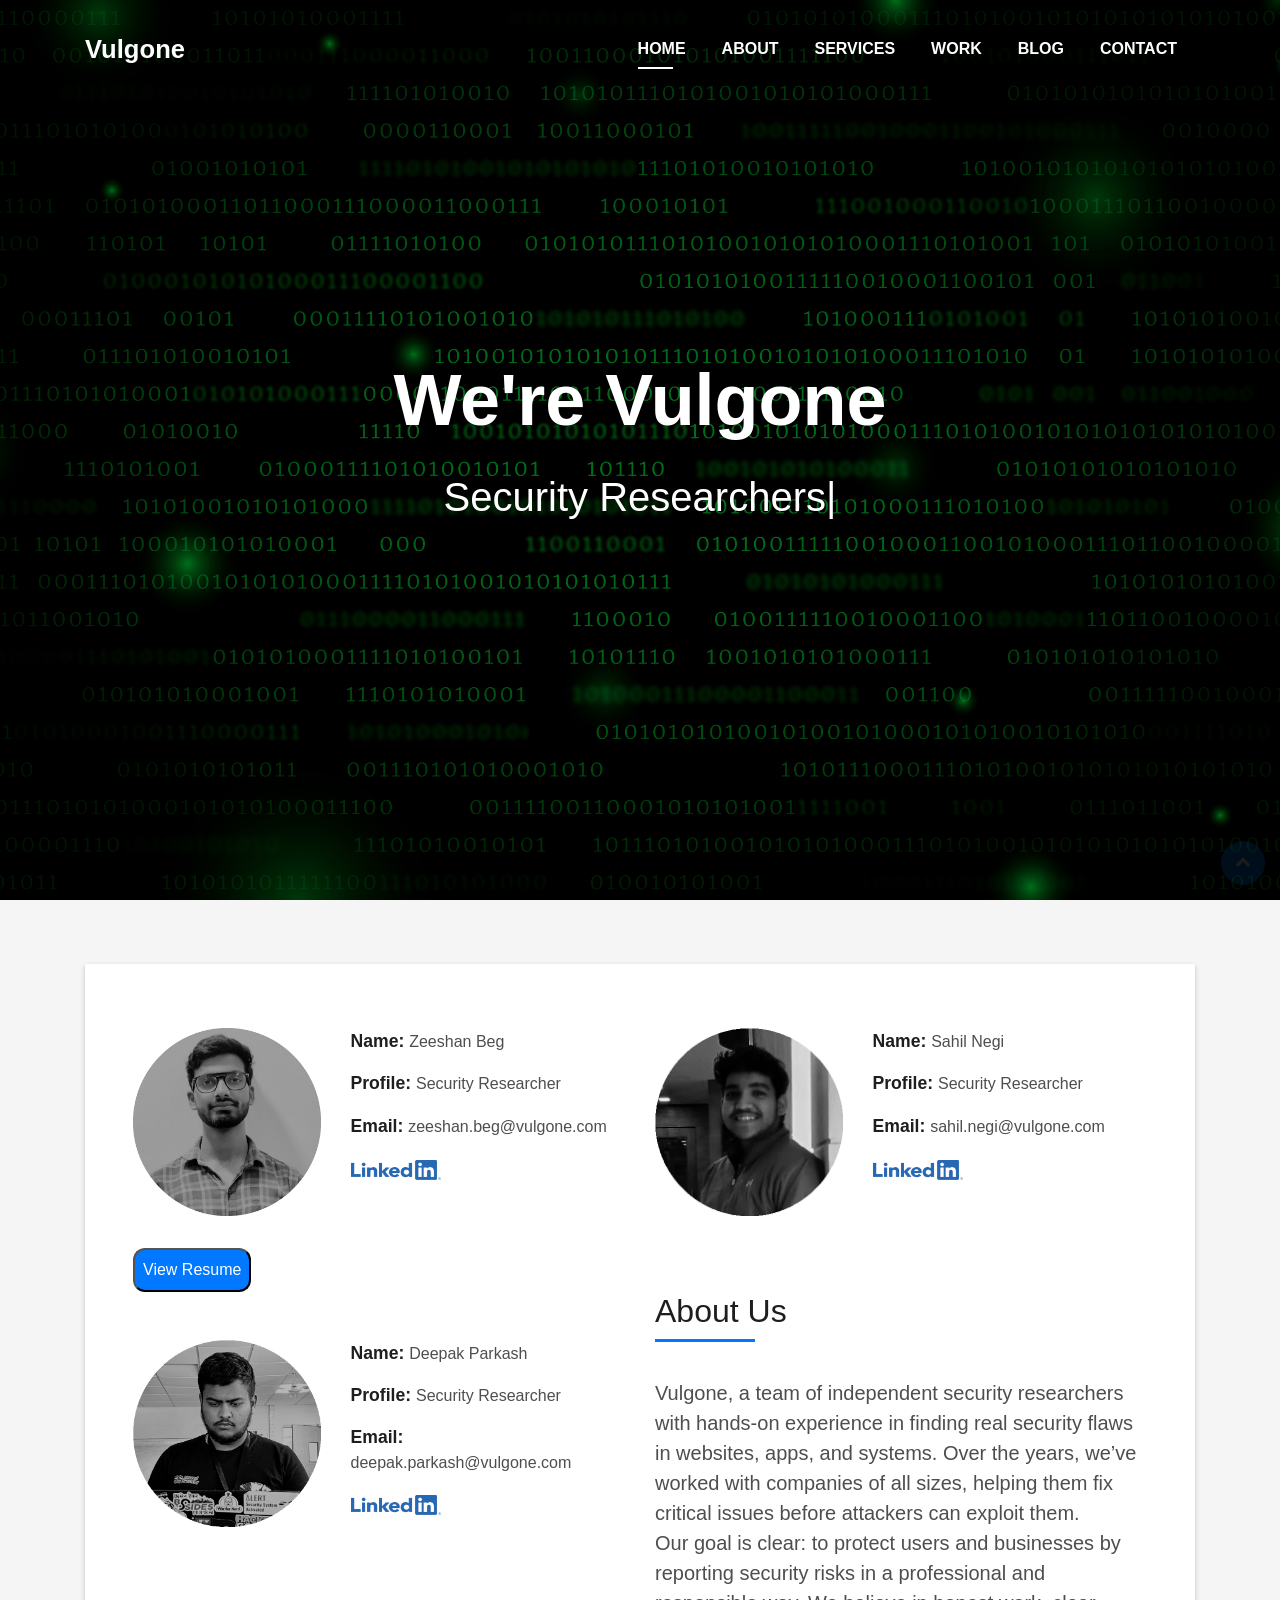
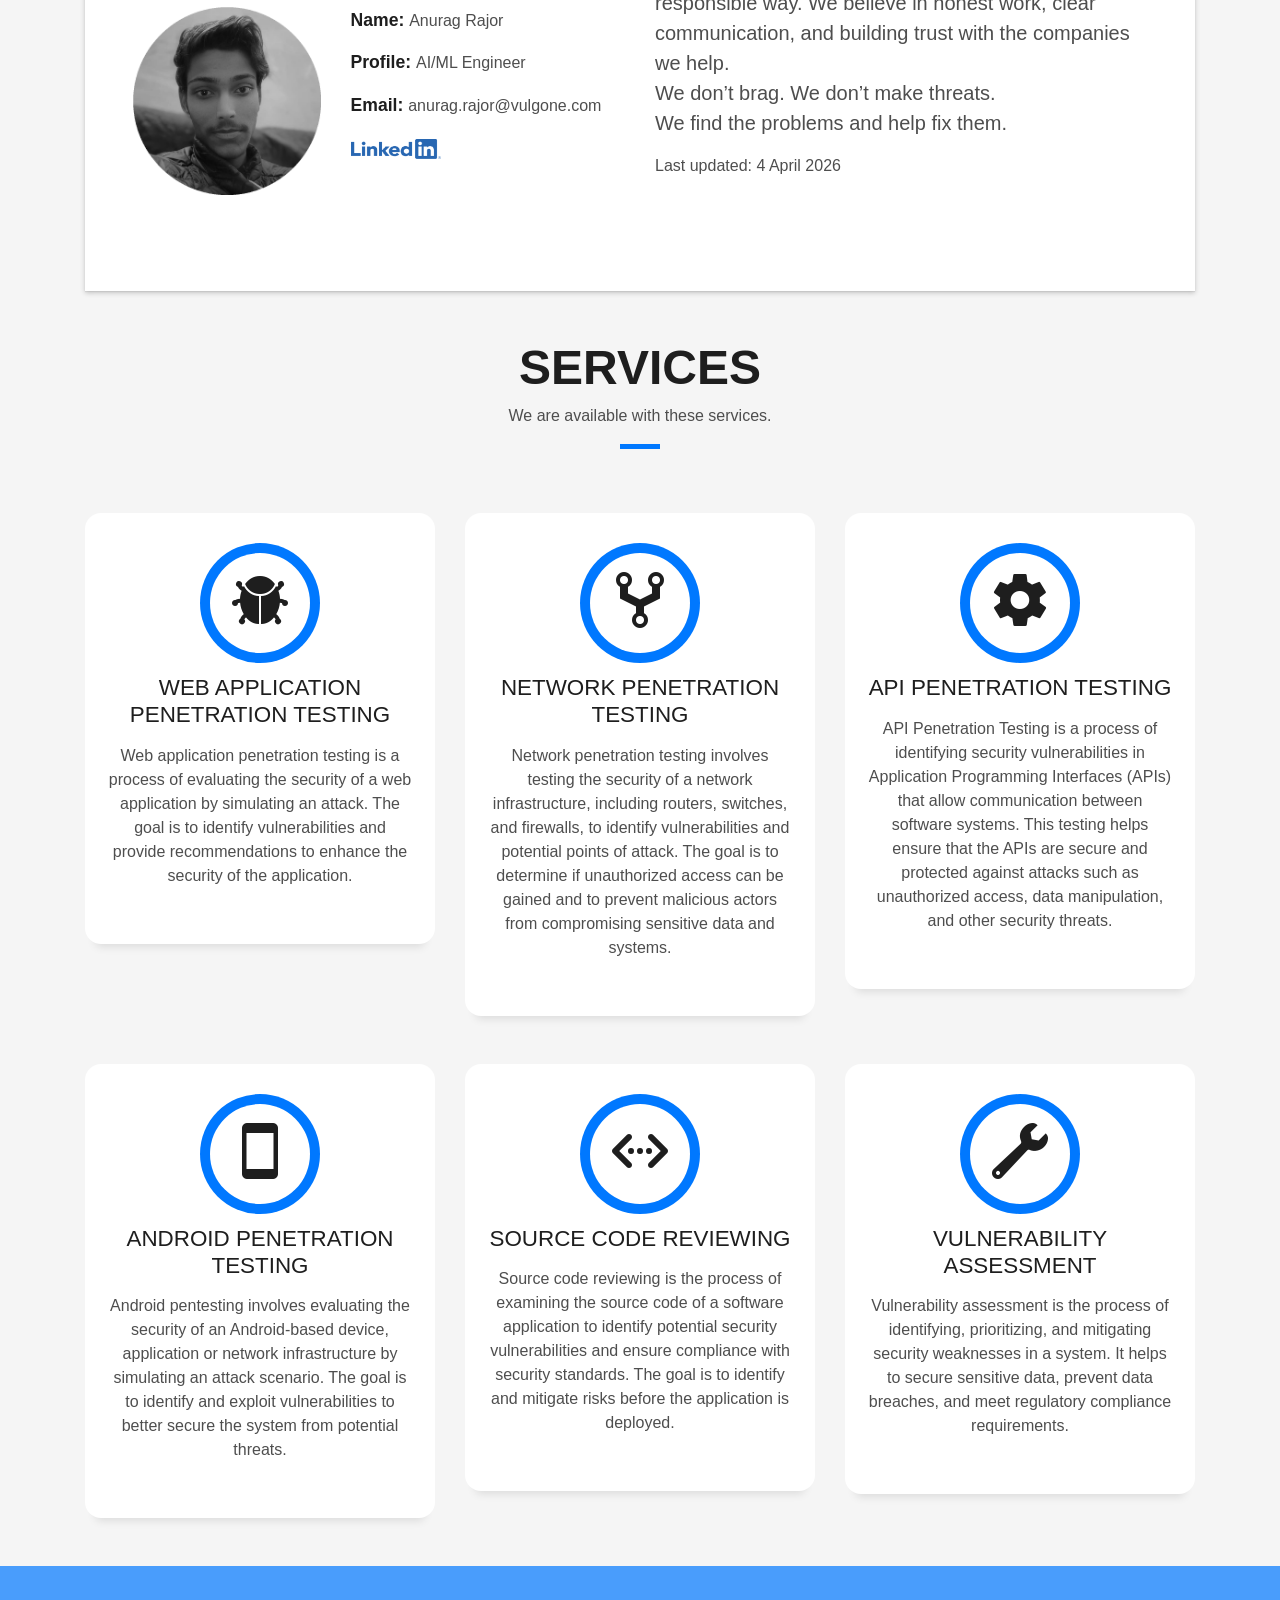
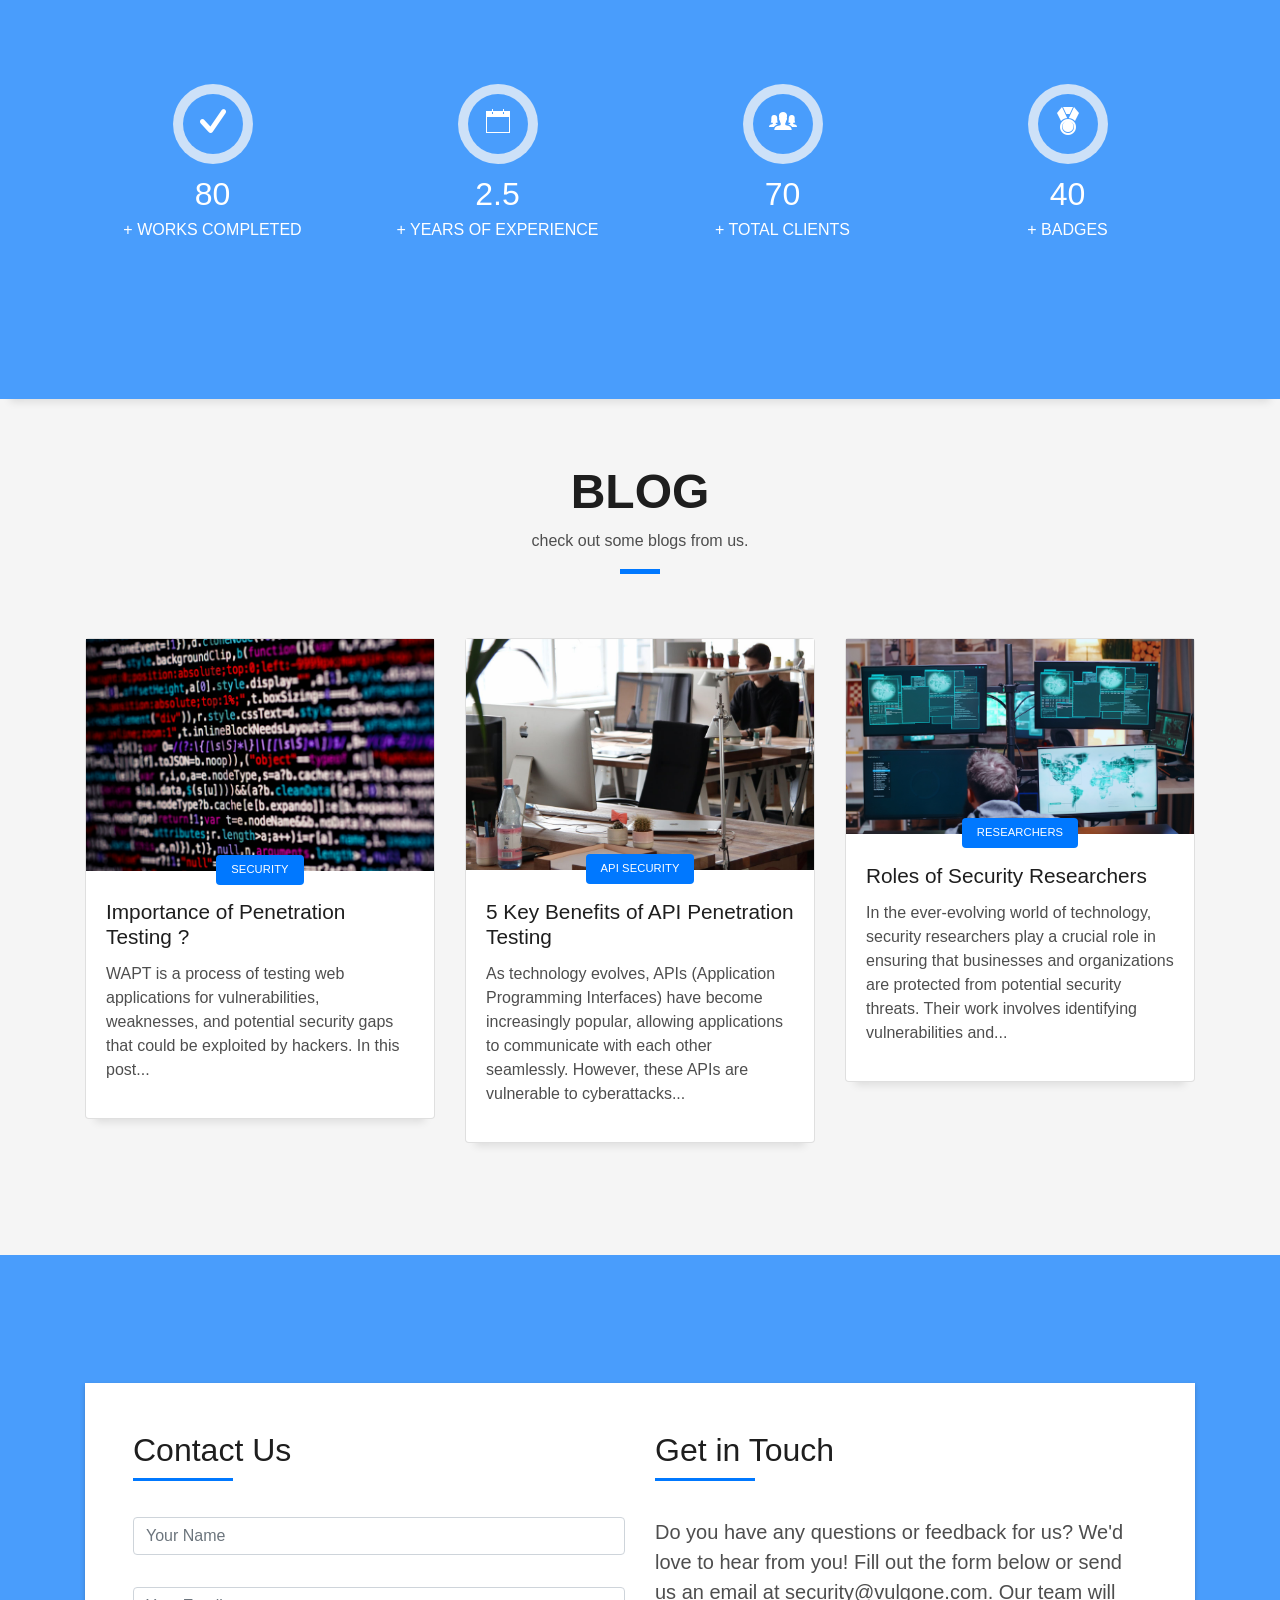
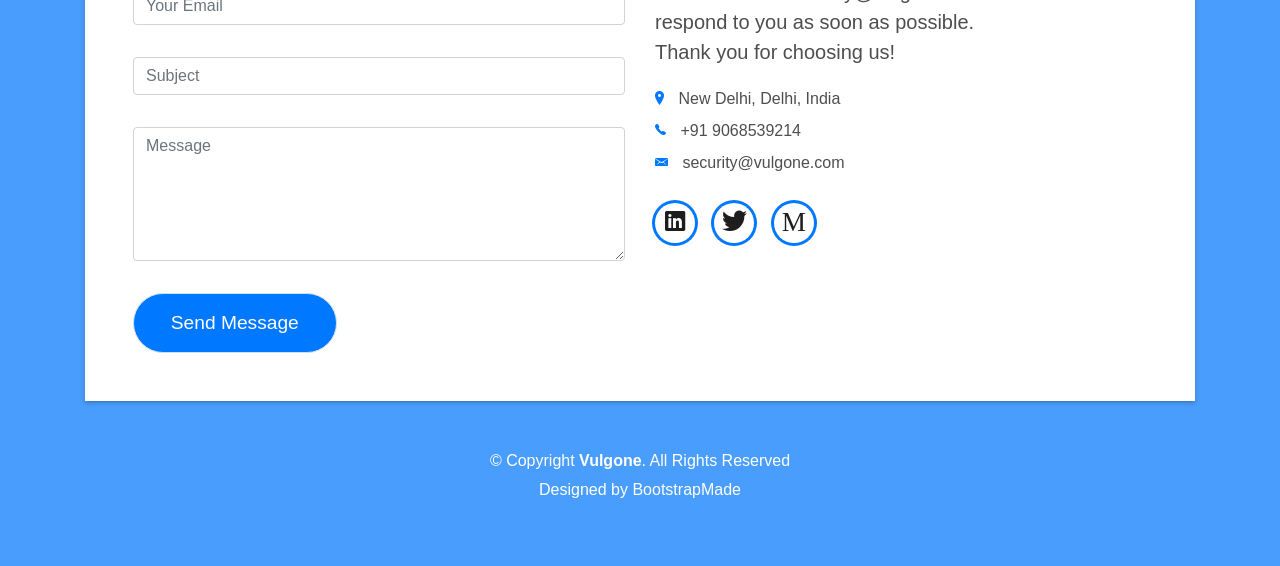
==== index.html @ a88640ce "Update index.html" ====
<!DOCTYPE html>
<html lang="en">
<head>
  <meta charset="utf-8">
  <title>Vulgone</title>
  <meta content="width=device-width, initial-scale=1.0" name="viewport">
  <meta content="" name="keywords">
  <meta content="" name="description">

  <!-- Favicons -->
  <link rel="icon" href="img/favicon.ico">

  <!-- Bootstrap CSS File -->
  <link href="lib/bootstrap/css/bootstrap.min.css" rel="stylesheet">

  <!-- Libraries CSS Files -->
  <link href="lib/font-awesome/css/font-awesome.min.css" rel="stylesheet">
  <link href="lib/animate/animate.min.css" rel="stylesheet">
  <link href="lib/ionicons/css/ionicons.min.css" rel="stylesheet">
  <link href="lib/owlcarousel/assets/owl.carousel.min.css" rel="stylesheet">


  <!-- Main Stylesheet File -->
  <link href="css/style.css" rel="stylesheet">
<script type="application/ld+json">
{
  "@context": "https://schema.org",
  "@type": "WebPage",
  "@id": "https://dracula74644.github.io/#webpage",
  "url": "https://dracula74644.github.io/",
  "name": "Dracula – Bug Bounty Hunter Portfolio",
  "description": "Personal portfolio of Dracula, a bug bounty hunter and security researcher.",
  "datePublished": "2024-01-01",
  "dateModified": "2026-01-03",
  "inLanguage": "en"
}
</script>
<script src="https://scripts.luigisbox.tech/LBX-1066773.js"></script>
</head>

<body id="page-top">

  <!--/ Nav Star /-->
  <nav class="navbar navbar-b navbar-trans navbar-expand-md fixed-top" id="mainNav">
    <div class="container">
      <a class="navbar-brand js-scroll" href="#page-top">Vulgone</a>
      <button class="navbar-toggler collapsed" type="button" data-toggle="collapse" data-target="#navbarDefault"
        aria-controls="navbarDefault" aria-expanded="false" aria-label="Toggle navigation">
        <span></span>
        <span></span>
        <span></span>
      </button>
      <div class="navbar-collapse collapse justify-content-end" id="navbarDefault">
        <ul class="navbar-nav">
          <li class="nav-item">
            <a class="nav-link js-scroll active" href="#home">Home</a>
          </li>
          <li class="nav-item">
            <a class="nav-link js-scroll" href="#about">About</a>
          </li>
          <li class="nav-item">
            <a class="nav-link js-scroll" href="#service">Services</a>
          </li>
          <li class="nav-item">
            <a class="nav-link js-scroll" href="#work">Work</a>
          </li>
          <li class="nav-item">
            <a class="nav-link js-scroll" href="#blog">Blog</a>
          </li>
          <li class="nav-item">
            <a class="nav-link js-scroll" href="#contact">Contact</a>
          </li>
        </ul>
      </div>
    </div>
  </nav>
  <!--/ Nav End /-->

  <!--/ Intro Skew Star /-->
  <div id="home" class="intro route bg-image" style="background-image: url(img/intro-bg.jpg)">
    <div class="overlay-itro"></div>
    <div class="intro-content display-table">
      <div class="table-cell">
        <div class="container">
          <!--<p class="display-6 color-d">Hello, world!</p>-->
          <h1 class="intro-title mb-4">We're Vulgone</h1>
          <p class="intro-subtitle"><span class="text-slider-items">Security Researchers,Bug Bounty Hunters,Penetration Testers,CTF Players</span><strong class="text-slider"></strong></p>
          <!-- <p class="pt-3"><a class="btn btn-primary btn js-scroll px-4" href="#about" role="button">Learn More</a></p> -->
        </div>
      </div>
    </div>
  </div>
  <!--/ Intro Skew End /-->


   <section id="about" class="about-mf sect-pt4 route">
    <div class="container">
      <div class="row">
        <div class="col-sm-12">
          <div class="box-shadow-full">
            <div class="row">
              <div class="col-md-6">
                <div class="row">
                  <div class="col-sm-6 col-md-5">
                    <div class="about-img">
                      <img src="img/zeeshan.png" class="img-fluid rounded b-shadow-a" alt="">
                    </div>
                  </div>
                  <div class="col-sm-6 col-md-7">
                    <div class="about-info">
                      <p><span class="title-s">Name: </span> <span>Zeeshan Beg</span></p>
                      <p><span class="title-s">Profile: </span> <span>Security Researcher</span></p>
                      <p><span class="title-s">Email: </span> <span>zeeshan.beg@vulgone.com</span></p>
                      <p><span class="title-s"><a href="https://linkedin.com/in/dracula74644"><img src="img/LI-Logo.png" height="20px" width=90px"></a></span></p>
                    </div>
                  </div>
                </div>
                  <a href="img/Zeeshan Beg .pdf"><button class="cv">View Resume</button></a>
                  
              </div>

              <div class="col-md-6">
                <div class="row">
                  <div class="col-sm-6 col-md-5">
                    <div class="about-img">
                      <img src="img/sahil.png" class="img-fluid rounded b-shadow-a" alt="">
                    </div>
                  </div>
                  <div class="col-sm-6 col-md-7">
                    <div class="about-info">
                      <p><span class="title-s">Name: </span> <span>Sahil Negi</span></p>
                      <p><span class="title-s">Profile: </span> <span>Security Researcher</span></p>
                      <p><span class="title-s">Email: </span> <span>sahil.negi@vulgone.com</span></p>
                      <p><span class="title-s"><a href="https://www.linkedin.com/in/sahil-negi-2b2915249/"><img src="img/LI-Logo.png" height="20px" width=90px"></a></span></p>
                    </div>
                  </div>
                </div>
               
                  
              </div>

                            <div class="col-md-6">
                              <br><br>
                <div class="row">
                  <div class="col-sm-6 col-md-5">
                    <div class="about-img">
                      <img src="img/deepak.png" class="img-fluid rounded b-shadow-a" alt="">
                    </div>
                  </div>
                  <div class="col-sm-6 col-md-7">
                    <div class="about-info">
                      <p><span class="title-s">Name: </span> <span>Deepak Parkash</span></p>
                      <p><span class="title-s">Profile: </span> <span>Security Researcher</span></p>
                      <p><span class="title-s">Email: </span> <span>deepak.parkash@vulgone.com</span></p>
                      <p><span class="title-s"><a href="https://www.linkedin.com/in/deepakparkash/"><img src="img/LI-Logo.png" height="20px" width=90px"></a></span></p>
                      
                    </div>
                  </div>
                </div>
<br><br>
                                <div class="row">
                  <div class="col-sm-6 col-md-5">
                    <div class="about-img">
                      <img src="img/anurag.png" class="img-fluid rounded b-shadow-a" alt="">
                    </div>
                  </div>
                  <div class="col-sm-6 col-md-7">
                    <div class="about-info">
                      <p><span class="title-s">Name: </span> <span>Anurag Rajor</span></p>
                      <p><span class="title-s">Profile: </span> <span>AI/ML Engineer</span></p>
                      <p><span class="title-s">Email: </span> <span>anurag.rajor@vulgone.com</span></p>
                      <p><span class="title-s"><a href="https://www.linkedin.com/in/anurag0809/"><img src="img/LI-Logo.png" height="20px" width=90px"></a></span></p>
                      
                    </div>
                  </div>
                </div>
                 
                  
              </div>

              
              <div class="col-md-6">
                <div class="about-me pt-4 pt-md-0">
                  <div class="title-box-2">
                    <h5 class="title-left">
                      About Us
                    </h5>
                  </div>
                  <p class="lead" >
                    Vulgone, a team of independent security researchers with hands-on experience in finding real security flaws in websites, apps, and systems. Over the years, we’ve worked with companies of all sizes, helping them fix critical issues before attackers can exploit them.

<br>Our goal is clear: to protect users and businesses by reporting security risks in a professional and responsible way. We believe in honest work, clear communication, and building trust with the companies we help.
<br>
We don’t brag. We don’t make threats.<br>
We find the problems and help fix them.
                  </p>
                  <p>Last updated: 4 April 2026</p>

                </div>
              </div>
            </div>
          </div>
        </div>
      </div>
    </div>
  </section>

  <!--/ Section Services Star /-->
  <section id="service" class="services-mf route">
    <div class="container">
      <div class="row">
        <div class="col-sm-12">
          <div class="title-box text-center">
            <h3 class="title-a">
              Services
            </h3>
            <p class="subtitle-a">
              We are available with these services.
            </p>
            <div class="line-mf"></div>
          </div>
        </div>
      </div>
      <div class="row">
        <div class="col-md-4">
          <div class="service-box">
            <div class="service-ico">
              <span class="ico-circle"><i class="ion-monitor"></i></span>
            </div>
            <div class="service-content">
              <h2 class="s-title">Web Application Penetration Testing</h2>
              <p class="s-description text-center">
                Web application penetration testing is a process of evaluating the security of a web application
                by simulating an attack. The goal is to identify vulnerabilities and provide recommendations to
                enhance the security of the application.
              </p>
            </div>
          </div>
        </div>
        <div class="col-md-4">
          <div class="service-box">
            <div class="service-ico">
              <span class="ico-circle"><i class="ion-code-working"></i></span>
            </div>
            <div class="service-content">
              <h2 class="s-title">Network Penetration Testing</h2>
              <p class="s-description text-center">
              Network penetration testing involves testing the security of a network infrastructure, including
              routers, switches, and firewalls, to identify vulnerabilities and potential points of attack.
              The goal is to determine if unauthorized access can be gained and to prevent malicious actors 
              from compromising sensitive data and systems.
              </p>
            </div>
          </div>
        </div>
        <div class="col-md-4">
          <div class="service-box">
            <div class="service-ico">
              <span class="ico-circle"><i class="ion-camera"></i></span>
            </div>
            <div class="service-content">
              <h2 class="s-title">API Penetration Testing</h2>
              <p class="s-description text-center">
              API Penetration Testing is a process of identifying security vulnerabilities in Application 
              Programming Interfaces (APIs) that allow communication between software systems. This testing 
              helps ensure that the APIs are secure and protected against attacks such as unauthorized access, 
              data manipulation, and other security threats.
              </p>
            </div>
          </div>
        </div>
        <div class="col-md-4">
          <div class="service-box">
            <div class="service-ico">
              <span class="ico-circle"><i class="ion-android-phone-portrait"></i></span>
            </div>
            <div class="service-content">
              <h2 class="s-title">Android Penetration Testing</h2>
              <p class="s-description text-center">
              Android pentesting involves evaluating the security of an Android-based device, application or 
              network infrastructure by simulating an attack scenario. The goal is to identify and exploit 
              vulnerabilities to better secure the system from potential threats.
              </p>
            </div>
          </div>
        </div>
        <div class="col-md-4">
          <div class="service-box">
            <div class="service-ico">
              <span class="ico-circle"><i class="ion-paintbrush"></i></span>
            </div>
            <div class="service-content">
              <h2 class="s-title">Source Code reviewing</h2>
              <p class="s-description text-center">
              Source code reviewing is the process of examining the source code of a software application to 
              identify potential security vulnerabilities and ensure compliance with security standards. 
              The goal is to identify and mitigate risks before the application is deployed.
              </p>
            </div>
          </div>
        </div>
        <div class="col-md-4">
          <div class="service-box">
            <div class="service-ico">
              <span class="ico-circle"><i class="ion-stats-bars"></i></span>
            </div>
            <div class="service-content">
              <h2 class="s-title">Vulnerability assessment</h2>
              <p class="s-description text-center">
              Vulnerability assessment is the process of identifying, prioritizing, and mitigating security weaknesses 
              in a system. It helps to secure sensitive data, prevent data breaches, and meet regulatory compliance 
              requirements.
              </p>
            </div>
          </div>
        </div>
      </div>
    </div>
  </section>
  <!--/ Section Services End /-->

  <div class="section-counter paralax-mf bg-image" style="background-image: url(img/counters-bg.jpg)">
    <div class="overlay-mf"></div>
    <div class="container">
      <div class="row">
        <div class="col-sm-3 col-lg-3">
          <div class="counter-box">
            <div class="counter-ico">
              <span class="ico-circle"><i class="ion-checkmark-round"></i></span>
            </div>
            <div class="counter-num">
              <p class="counter">80</p><span>+</span>
              <span class="counter-text">WORKS COMPLETED</span>
            </div>
          </div>
        </div>
        <div class="col-sm-3 col-lg-3">
          <div class="counter-box pt-4 pt-md-0">
            <div class="counter-ico">
              <span class="ico-circle"><i class="ion-ios-calendar-outline"></i></span>
            </div>
            <div class="counter-num">
              <p class="counter">2.5</p><span>+</span>
              <span class="counter-text">YEARS OF EXPERIENCE</span>
            </div>
          </div>
        </div>
        <div class="col-sm-3 col-lg-3">
          <div class="counter-box pt-4 pt-md-0">
            <div class="counter-ico">
              <span class="ico-circle"><i class="ion-ios-people"></i></span>
            </div>
            <div class="counter-num">
              <p class="counter">70</p><span>+</span>
              <span class="counter-text">TOTAL CLIENTS</span>
            </div>
          </div>
        </div>
        <div class="col-sm-3 col-lg-3">
          <div class="counter-box pt-4 pt-md-0">
            <div class="counter-ico">
              <span class="ico-circle"><i class="ion-ribbon-a"></i></span>
            </div>
            <div class="counter-num">
              <p class="counter">40</p><span>+</span>
              <span class="counter-text">BADGES</span>
            </div>
          </div>
        </div>
      </div>
    </div>
  </div>

  <!--/ Section Blog Star /-->
  <section id="blog" class="blog-mf sect-pt4 route">
    <div class="container">
      <div class="row">
        <div class="col-sm-12">
          <div class="title-box text-center">
            <h3 class="title-a">
              Blog
            </h3>
            <p class="subtitle-a">
              check out some blogs from us.
            </p>
            <div class="line-mf"></div>
          </div>
        </div>
      </div>
      <div class="row">
        <div class="col-md-4">
          <div class="card card-blog">
            <div class="card-img">
              <a href="https://draculalab.blogspot.com/2023/02/why-web-application-penetration-testing.html"><img src="img/post-1.jpg" alt="" class="img-fluid"></a>
            </div>
            <div class="card-body">
              <div class="card-category-box">
                <div class="card-category">
                  <h6 class="category">Security</h6>
                </div>
              </div>
              <h3 class="card-title"><a href="https://draculalab.blogspot.com/2023/02/why-web-application-penetration-testing.html">Importance of Penetration Testing ?</a></h3>
              <p class="card-description">
                WAPT is a process of testing web applications for vulnerabilities, weaknesses, and potential 
                security gaps that could be exploited by hackers. In this post...
              </p>
            </div>

          </div>
        </div>
        <div class="col-md-4">
          <div class="card card-blog">
            <div class="card-img">
              <a href="https://draculaa.medium.com/5-key-benefits-of-api-penetration-testing-db3ad8c30f6"><img src="img/post-2.jpg" alt="" class="img-fluid"></a>
            </div>
            <div class="card-body">
              <div class="card-category-box">
                <div class="card-category">
                  <h6 class="category">API Security</h6>
                </div>
              </div>
              <h3 class="card-title"><a href="https://draculaa.medium.com/5-key-benefits-of-api-penetration-testing-db3ad8c30f6">5 Key Benefits of API Penetration Testing</a></h3>
              <p class="card-description">
                As technology evolves, APIs (Application Programming Interfaces) have become increasingly popular, 
                allowing applications to communicate with each other seamlessly. However, these APIs are vulnerable 
                to cyberattacks...
              </p>
            </div>

          </div>
        </div>
        <div class="col-md-4">
          <div class="card card-blog">
            <div class="card-img">
              <a href="https://role-of-researchers.blogspot.com/2023/02/role-of-security-researchers.html"><img src="img/post-3.jpg" alt="" class="img-fluid"></a>
            </div>
            <div class="card-body">
              <div class="card-category-box">
                <div class="card-category">
                  <h6 class="category">Researchers</h6>
                </div>
              </div>
              <h3 class="card-title"><a href="https://role-of-researchers.blogspot.com/2023/02/role-of-security-researchers.html">Roles of Security Researchers</a></h3>
              <p class="card-description">
                In the ever-evolving world of technology, security researchers play a crucial role in ensuring that 
                businesses and organizations are protected from potential security threats. Their work involves 
                identifying vulnerabilities and...
              </p>
            </div>

            </div>
          </div>
        </div>
      </div>
    </div>
  </section>
  <!--/ Section Blog End /-->

  <!--/ Section Contact-Footer Star /-->
  <section class="paralax-mf footer-paralax bg-image sect-mt4 route" style="background-image: url(img/overlay-bg.jpg)">
    <div class="overlay-mf"></div>
    <div class="container">
      <div class="row">
        <div class="col-sm-12">
          <div class="contact-mf">
            <div id="contact" class="box-shadow-full">
              <div class="row">
                <div class="col-md-6">
                  <div class="title-box-2">
                    <h5 class="title-left">
                      Contact Us
                    </h5>
                  </div>
                  <div>
                      <form action="https://formspree.io/f/mqkopjqo" method="post" role="form" class="contactForm">
                      <div id="sendmessage">Your message has been sent. Thank you!</div>
                      <div id="errormessage"></div>
                      <div class="row">
                        <div class="col-md-12 mb-3">
                          <div class="form-group">
                            <input type="text" name="name" class="form-control" id="name" placeholder="Your Name" data-rule="minlen:4" data-msg="Please enter at least 4 chars" />
                            <div class="validation"></div>
                          </div>
                        </div>
                        <div class="col-md-12 mb-3">
                          <div class="form-group">
                            <input type="email" class="form-control" name="email" id="email" placeholder="Your Email" data-rule="email" data-msg="Please enter a valid email" />
                            <div class="validation"></div>
                          </div>
                        </div>
                        <div class="col-md-12 mb-3">
                            <div class="form-group">
                              <input type="text" class="form-control" name="subject" id="subject" placeholder="Subject" data-rule="minlen:4" data-msg="Please enter at least 8 chars of subject" />
                              <div class="validation"></div>
                            </div>
                        </div>
                        <div class="col-md-12 mb-3">
                          <div class="form-group">
                            <textarea class="form-control" name="message" rows="5" data-rule="required" data-msg="Please write something for us" placeholder="Message"></textarea>
                            <div class="validation"></div>
                          </div>
                        </div>
                        <div class="col-md-12">
                          <button type="submit" class="button button-a button-big button-rouded">Send Message</button>
                        </div>
                      </div>
                    </form>
                  </div>
                </div>
                <div class="col-md-6">
                  <div class="title-box-2 pt-4 pt-md-0">
                    <h5 class="title-left">
                      Get in Touch
                    </h5>
                  </div>
                  <div class="more-info">
                    <p class="lead">
                      Do you have any questions or feedback for us? We'd love to hear from you! Fill out the 
                      form below or send us an email at security@vulgone.com. Our team will respond to you as 
                      soon as possible.<br>
                      Thank you for choosing us!
                    </p>
                    <ul class="list-ico">
                      <li><span class="ion-ios-location"></span> New Delhi, Delhi, India</li>
                      <li><span class="ion-ios-telephone"></span> +91 9068539214</li>
                      <li><span class="ion-email"></span> security@vulgone.com</li>
                    </ul>
                  </div>
                  <div class="socials">
                    <ul>
                      <li><a href="https://www.linkedin.com/in/dracula74644"><span class="ico-circle"><i class="ion-social-facebook"></i></span></a></li>
                      <li><a href="https://twitter.com/Zeeshan87018094"><span class="ico-circle"><i class="ion-social-twitter"></i></span></a></li>
                      <li><a href="https://draculaa.medium.com/"><span class="ico-circle"><i class="ion-social-pinterest"></i></span></a></li>
                    </ul>
                  </div>
                </div>
              </div>
            </div>
          </div>
        </div>
      </div>
    </div>
    <footer>
      <div class="container">
        <div class="row">
          <div class="col-sm-12">
            <div class="copyright-box">
              <p class="copyright">&copy; Copyright <strong>Vulgone</strong>. All Rights Reserved</p>
              <div class="credits">
                Designed by <a href="https://bootstrapmade.com/">BootstrapMade</a>
              </div>
            </div>
          </div>
        </div>
      </div>
    </footer>
  </section>
  <!--/ Section Contact-footer End /-->

  <a href="#" class="back-to-top"><i class="fa fa-chevron-up"></i></a>
  <div id="preloader"></div>

  <!-- JavaScript Libraries -->
  <script src="lib/jquery/jquery.min.js"></script>
  <script src="lib/jquery/jquery-migrate.min.js"></script>
  <script src="lib/popper/popper.min.js"></script>
  <script src="lib/bootstrap/js/bootstrap.min.js"></script>
  <script src="lib/easing/easing.min.js"></script>
  <script src="lib/counterup/jquery.waypoints.min.js"></script>
  <script src="lib/counterup/jquery.counterup.js"></script>
  <script src="lib/owlcarousel/owl.carousel.min.js"></script>
  <script src="lib/typed/typed.min.js"></script>

  <!-- Template Main Javascript File -->
  <script src="js/main.js"></script>

</body>
</html>
---- css/style.css ----
body {
  background-color: #f5f5f5;
  color: #4e4e4e;
}

h1,
h2,
h3,
h4,
h5,
h6 {
  color: #1e1e1e;
}

a {
  color: #1e1e1e;
  transition: all 0.5s ease-in-out;
}

a:hover {
  color: #0078ff;
  text-decoration: none;
  transition: all 0.5s ease-in-out;
}

.p-r {
  position: relative;
}

.color-a {
  color: #0078ff;
}

.color-d {
  color: #f5f5f5;
}

.color-text-a {
  color: #4e4e4e;
}

.box-shadow,
.paralax-mf,
.service-box,
.work-box,
.card-blog {
  box-shadow: 0 13px 8px -10px rgba(0, 0, 0, 0.1);
}

.box-shadow-a,
.button:hover {
  box-shadow: 0 0 0 4px #cde1f8;
}

.display-5 {
  font-size: 2.5rem;
  font-weight: 300;
  line-height: 1.1;
}

.display-6 {
  font-size: 2rem;
  font-weight: 300;
  line-height: 1.1;
}

.avatar {
  width: 32px;
  height: 32px;
  margin-right: 4px;
  overflow: hidden;
}

.bg-image {
  background-repeat: no-repeat;
  background-attachment: fixed;
  background-size: cover;
  background-position: center center;
}

.overlay-mf {
  background-color: #0078ff;
}

.overlay-mf {
  position: absolute;
  top: 0;
  left: 0px;
  padding: 0;
  height: 100%;
  width: 100%;
  opacity: .7;
}

.paralax-mf {
  position: relative;
  padding: 8rem 0;
}

.display-table {
  width: 100%;
  height: 100%;
  display: table;
}

.table-cell {
  display: table-cell;
  vertical-align: middle;
}

/*--/ Sections /--*/

.sect-4 {
  padding: 4rem 0;
}

.sect-pt4 {
  padding-top: 4rem;
}

.sect-mt4 {
  margin-top: 4rem;
}

/*--/ Title s /--*/

.title-s {
  font-weight: 600;
  color: #1e1e1e;
  font-size: 1.1rem;
}

/*--/ Title A /--*/

.title-box {
  margin-bottom: 4rem;
}

.title-a {
  font-size: 3rem;
  font-weight: bold;
  text-transform: uppercase;
}

.subtitle-a {
  color: #4e4e4e;
}

.line-mf {
  width: 40px;
  height: 5px;
  background-color: #0078ff;
  margin: 0 auto;
}

/*--/ Title Left /--*/

.title-box-2 {
  margin-bottom: 3rem;
}

.title-left {
  font-size: 2rem;
  position: relative;
}

.title-left:before {
  content: '';
  position: absolute;
  height: 3px;
  background-color: #0078ff;
  width: 100px;
  bottom: -12px;
}

/*------/ Box /------*/

.box-pl2 {
  padding-left: 2rem;
}

.box-shadow-full {
  padding: 3rem 1.25rem;
  position: relative;
  background-color: #fff;
  margin-bottom: 3rem;
  z-index: 2;
  box-shadow: 0 1px 1px 0 rgba(0, 0, 0, 0.06), 0 2px 5px 0 rgba(0, 0, 0, 0.2);
}

/*------/ Socials /------*/

.socials {
  padding: 1.5rem 0;
}

.socials ul li {
  display: inline-block;
}

.socials .ico-circle {
  height: 40px;
  width: 40px;
  font-size: 1.7rem;
  border-radius: 50%;
  line-height: 1.4;
  margin: 0 15px 0 0;
  box-shadow: 0 0 0 3px #0078ff;
  transition: all 500ms ease;
}

.socials .ico-circle:hover {
  background-color: #0078ff;
  color: #fff;
  box-shadow: 0 0 0 3px #cde1f8;
  transition: all 500ms ease;
}

/*------/ Ul resect /------*/

.ul-resect,
.socials ul,
.list-ico,
.blog-wrapper .post-meta ul,
.box-comments .list-comments,
.widget-sidebar .list-sidebar,
.widget-tags ul {
  list-style: none;
  padding-left: 0;
  margin-bottom: 0;
}

.list-ico {
  line-height: 2;
}

.list-ico span {
  color: #0078ff;
  margin-right: 10px;
}

/*------/ Ico Circle /------*/

.ico-circle {
  height: 100px;
  width: 100px;
  font-size: 2rem;
  border-radius: 50%;
  line-height: 1.55;
  margin: 0 auto;
  text-align: center;
  box-shadow: 0 0 0 10px #0078ff;
  display: block;
}

/*------/ Owl Carousel /------*/

.owl-theme .owl-dots {
  text-align: center;
  margin-top: 18px;
}

.owl-theme .owl-dots .owl-dot {
  display: inline-block;
}

.owl-theme .owl-dots .owl-dot span {
  width: 18px;
  height: 7px;
  margin: 5px 5px;
  background: #cde1f8;
  border: 0px solid #cde1f8;
  display: block;
  transition: all 0.6s ease-in-out;
  cursor: pointer;
}

.owl-theme .owl-dots .owl-dot:hover span {
  background-color: #cde1f8;
}

.owl-theme .owl-dots .owl-dot.active span {
  background-color: #1B1B1B;
  width: 25px;
}

/*--/ Scrolltop s /--*/

.scrolltop-mf {
  position: relative;
  display: none;
}

.scrolltop-mf span {
  z-index: 999;
  position: fixed;
  width: 42px;
  height: 42px;
  background-color: #0078ff;
  opacity: .7;
  font-size: 1.6rem;
  line-height: 1.5;
  text-align: center;
  color: #fff;
  top: auto;
  left: auto;
  right: 30px;
  bottom: 50px;
  cursor: pointer;
  border-radius: 50%;
}

/* Back to top button */

.back-to-top {
  position: fixed;
  display: none;
  background: #0078ff;
  color: #fff;
  width: 44px;
  height: 44px;
  text-align: center;
  line-height: 1;
  font-size: 16px;
  border-radius: 50%;
  right: 15px;
  bottom: 15px;
  transition: background 0.5s;
  z-index: 11;
}

.back-to-top i {
  padding-top: 12px;
  color: #fff;
}

/* Prelaoder */

#preloader {
  position: fixed;
  top: 0;
  left: 0;
  right: 0;
  bottom: 0;
  z-index: 9999;
  overflow: hidden;
  background: #fff;
}

#preloader:before {
  content: "";
  position: fixed;
  top: calc(50% - 30px);
  left: calc(50% - 30px);
  border: 6px solid #f2f2f2;
  border-top: 6px solid #0078ff;
  border-radius: 50%;
  width: 60px;
  height: 60px;
  -webkit-animation: animate-preloader 1s linear infinite;
  animation: animate-preloader 1s linear infinite;
}

@-webkit-keyframes animate-preloader {
  0% {
    -webkit-transform: rotate(0deg);
    transform: rotate(0deg);
  }

  100% {
    -webkit-transform: rotate(360deg);
    transform: rotate(360deg);
  }
}

@keyframes animate-preloader {
  0% {
    -webkit-transform: rotate(0deg);
    transform: rotate(0deg);
  }

  100% {
    -webkit-transform: rotate(360deg);
    transform: rotate(360deg);
  }
}

/*======================================
//--//-->   NAVBAR
======================================*/

.navbar-b {
  transition: all .5s ease-in-out;
  background-color: transparent;
  padding-top: 1.563rem;
  padding-bottom: 1.563rem;
}

.navbar-b.navbar-reduce {
  box-shadow: 0px 6px 9px 0px rgba(0, 0, 0, 0.06);
}

.navbar-b.navbar-trans .nav-item,
.navbar-b.navbar-reduce .nav-item {
  position: relative;
  padding-right: 10px;
  padding-left: 0;
}

.navbar-b.navbar-trans .nav-link,
.navbar-b.navbar-reduce .nav-link {
  color: #fff;
  text-transform: uppercase;
  font-weight: 600;
}

.navbar-b.navbar-trans .nav-link:before,
.navbar-b.navbar-reduce .nav-link:before {
  content: '';
  position: absolute;
  margin-left: 0px;
  width: 0%;
  bottom: 0;
  left: 0;
  height: 2px;
  transition: all 500ms ease;
}

.navbar-b.navbar-trans .nav-link:hover,
.navbar-b.navbar-reduce .nav-link:hover {
  color: #1B1B1B;
}

.navbar-b.navbar-trans .nav-link:hover:before,
.navbar-b.navbar-reduce .nav-link:hover:before {
  width: 35px;
}

.navbar-b.navbar-trans .show > .nav-link:before,
.navbar-b.navbar-trans .active > .nav-link:before,
.navbar-b.navbar-trans .nav-link.show:before,
.navbar-b.navbar-trans .nav-link.active:before,
.navbar-b.navbar-reduce .show > .nav-link:before,
.navbar-b.navbar-reduce .active > .nav-link:before,
.navbar-b.navbar-reduce .nav-link.show:before,
.navbar-b.navbar-reduce .nav-link.active:before {
  width: 35px;
}

.navbar-b.navbar-trans .nav-link:before {
  background-color: #fff;
}

.navbar-b.navbar-trans .nav-link:hover {
  color: #fff;
}

.navbar-b.navbar-trans .show > .nav-link,
.navbar-b.navbar-trans .active > .nav-link,
.navbar-b.navbar-trans .nav-link.show,
.navbar-b.navbar-trans .nav-link.active {
  color: #fff;
}

.navbar-b.navbar-reduce {
  transition: all .5s ease-in-out;
  background-color: #fff;
  padding-top: 15px;
  padding-bottom: 15px;
}

.navbar-b.navbar-reduce .nav-link {
  color: #0078ff;
}

.navbar-b.navbar-reduce .nav-link:before {
  background-color: #0078ff;
}

.navbar-b.navbar-reduce .nav-link:hover {
  color: #0078ff;
}

.navbar-b.navbar-reduce .show > .nav-link,
.navbar-b.navbar-reduce .active > .nav-link,
.navbar-b.navbar-reduce .nav-link.show,
.navbar-b.navbar-reduce .nav-link.active {
  color: #0078ff;
}

.navbar-b.navbar-reduce .navbar-brand {
  color: #0078ff;
}

.navbar-b.navbar-reduce .navbar-toggler span {
  background-color: #1B1B1B;
}

.navbar-b .navbar-brand {
  color: #fff;
  font-size: 1.6rem;
  font-weight: 600;
}

.navbar-b .navbar-nav .dropdown-item.show .dropdown-menu,
.navbar-b .dropdown.show .dropdown-menu,
.navbar-b .dropdown-btn.show .dropdown-menu {
  -webkit-transform: translate3d(0px, 0px, 0px);
  transform: translate3d(0px, 0px, 0px);
  visibility: visible !important;
}

.navbar-b .dropdown-menu {
  margin: 1.12rem 0 0;
  border-radius: 0;
}

.navbar-b .dropdown-menu .dropdown-item {
  padding: .7rem 1.7rem;
  transition: all 500ms ease;
}

.navbar-b .dropdown-menu .dropdown-item:hover {
  background-color: #0078ff;
  color: #fff;
  transition: all 500ms ease;
}

.navbar-b .dropdown-menu .dropdown-item.active {
  background-color: #0078ff;
}

/*--/ Hamburger Navbar /--*/

.navbar-toggler {
  position: relative;
}

.navbar-toggler:focus,
.navbar-toggler:active {
  outline: 0;
}

.navbar-toggler span {
  display: block;
  background-color: #fff;
  height: 3px;
  width: 25px;
  margin-top: 4px;
  margin-bottom: 4px;
  -webkit-transform: rotate(0deg);
  transform: rotate(0deg);
  left: 0;
  opacity: 1;
}

.navbar-toggler span:nth-child(1),
.navbar-toggler span:nth-child(3) {
  transition: -webkit-transform .35s ease-in-out;
  transition: transform .35s ease-in-out;
  transition: transform .35s ease-in-out, -webkit-transform .35s ease-in-out;
}

.navbar-toggler:not(.collapsed) span:nth-child(1) {
  position: absolute;
  left: 12px;
  top: 10px;
  -webkit-transform: rotate(135deg);
  transform: rotate(135deg);
  opacity: 0.9;
}

.navbar-toggler:not(.collapsed) span:nth-child(2) {
  height: 12px;
  visibility: hidden;
  background-color: transparent;
}

.navbar-toggler:not(.collapsed) span:nth-child(3) {
  position: absolute;
  left: 12px;
  top: 10px;
  -webkit-transform: rotate(-135deg);
  transform: rotate(-135deg);
  opacity: 0.9;
}

/*======================================
//--//-->   INTRO
======================================*/

.intro {
  height: 100vh;
  position: relative;
  color: #fff;
}

.intro .intro-content {
  text-align: center;
  position: absolute;
}

.intro .overlay-itro {
  background-color: rgba(0, 0, 0, 0.6);
  position: absolute;
  top: 0;
  left: 0px;
  padding: 0;
  height: 100%;
  width: 100%;
  opacity: .9;
}

.intro .intro-title {
  color: #fff;
  font-weight: 600;
  font-size: 3rem;
}

.intro .intro-subtitle {
  font-size: 1.5rem;
  font-weight: 300;
}

.intro .text-slider-items {
  display: none;
}

.intro-single {
  height: 350px;
}

.intro-single .intro-content {
  margin-top: 30px;
}

.intro-single .intro-title {
  text-transform: uppercase;
  font-size: 3rem;
}

.intro-single .breadcrumb {
  background-color: transparent;
  color: #0078ff;
}

.intro-single .breadcrumb .breadcrumb-item:before {
  color: #cde1f8;
}

.intro-single .breadcrumb .breadcrumb-item.active {
  color: #cde1f8;
}

.intro-single .breadcrumb a {
  color: #fff;
}

/*======================================
//--//-->   ABOUT
======================================*/

.about-mf .box-shadow-full {
  padding-top: 4rem;
  padding-bottom: 4rem;
}

.about-mf .about-img {
  margin-bottom: 2rem;
}

.about-mf .about-img img {
  margin-left: 0px;
}

.skill-mf span {
  color: #4e4e4e;
}


.skill-mf .progress {
  background-color: #cde1f8;
  margin: .5rem 0 1.2rem 0;
  border-radius: 0;
  height: .7rem;
}

.skill-mf .progress .progress-bar {
  height: .7rem;
  background-color: #0078ff;
}
.cv{
  background-color: #0078ff;
  color:white;
  padding:8px;
  border-radius: 12px;
  cursor: pointer;
  -webkit-transition: 0.2s;
}
.cv:hover{
  transition: 0.2s;
  background-color: white;
  color:#0078ff;
  border:1px solid #0078ff;
}


/*======================================
//--//-->   SERVICES
======================================*/

.service-box {
  background-color: #fff;
  padding: 2.5rem 1.3rem;
  border-radius: 1rem;
  margin-bottom: 3rem;
}

.service-box:hover .ico-circle {
  transition: all 500ms ease;
  color: #fff;
  background-color: #0078ff;
  box-shadow: 0 0 0 10px #cde1f8;
}

.service-box .service-ico {
  margin-bottom: 1rem;
  color: #1e1e1e;
}

.service-box .ico-circle {
  transition: all 500ms ease;
  font-size: 4rem;
}

.service-box .s-title {
  font-size: 1.4rem;
  text-transform: uppercase;
  text-align: center;
  padding: .4rem 0;
}

.service-box .s-description {
  color: #4e4e4e;
}

/*======================================
//--//-->   COUNTER
======================================*/

.counter-box {
  color: #fff;
  text-align: center;
}

.counter-ico {
  margin-bottom: 1rem;
}

.counter-ico .ico-circle {
  height: 60px;
  width: 60px;
  line-height: 1.8;
  box-shadow: 0 0 0 10px #cde1f8;
}

.counter-num .counter {
  font-size: 2rem;
  margin-bottom: 0;
}

/*======================================
//--//-->   PORTFOLIO
======================================*/

.work-box {
  margin-bottom: 3rem;
  -webkit-backface-visibility: hidden;
  backface-visibility: hidden;
  background-color: #fff;
}

.work-box:hover img {
  -webkit-transform: scale(1.3);
  transform: scale(1.3);
}

.work-img {
  display: block;
  overflow: hidden;
}

.work-img img {
  transition: all 1s;
}

.work-content {
  padding: 2rem 3% 1rem 4%;
}

.work-content .w-more {
  color: #4e4e4e;
  font-size: .8rem;
}

.work-content .w-more .w-ctegory {
  color: #0078ff;
}

.work-content .w-like {
  font-size: 2.5rem;
  color: #0078ff;
  float: right;
}

.work-content .w-like a {
  color: #0078ff;
}

.work-content .w-like .num-like {
  font-size: .7rem;
}

.w-title {
  font-size: 1.2rem;
}

/*======================================
//--//-->   TESTIMONIALS
======================================*/

.testimonials .owl-carousel .owl-item img {
  width: auto;
}

.testimonial-box {
  color: #fff;
  text-align: center;
}

.testimonial-box .author-test {
  margin-top: 1rem;
}

.testimonial-box .author-test img {
  margin: 0 auto;
}

.testimonial-box .author {
  color: #fff;
  text-transform: uppercase;
  font-weight: 600;
  margin: 1rem 0;
  display: block;
  font-size: 1.4rem;
}

.testimonial-box .comit {
  font-size: 2rem;
  color: #0078ff;
  background-color: #fff;
  width: 52px;
  height: 52px;
  display: block;
  margin: 0 auto;
  border-radius: 50%;
  line-height: 1.6;
}

/*======================================
//--//-->   BLOG
======================================*/

.card-blog .card-body {
  position: relative;
}

.card-blog .card-category-box {
  position: absolute;
  text-align: center;
  top: -16px;
  left: 15px;
  right: 15px;
  line-height: 25px;
  overflow: hidden;
}

.card-blog .card-category {
  display: inline-block;
  color: #fff;
  padding: 0 15px 5px;
  overflow: hidden;
  background-color: #0078ff;
  border-radius: 4px;
}

.card-blog .card-category .category {
  color: #fff;
  display: inline-block;
  text-transform: uppercase;
  font-size: .7rem;
  letter-spacing: .1px;
  margin-bottom: 0;
}

.card-blog .card-title {
  font-size: 1.3rem;
  margin-top: .6rem;
}

.card-blog .card-description {
  color: #4e4e4e;
}

.card-blog .post-author {
  display: inline-block;
}

.card-blog .post-date {
  color: #4e4e4e;
  display: inline-block;
  float: right;
}

/*======================================
//--//-->   BLOG-SINGLE
======================================*/

.post-box,
.form-comments,
.box-comments,
.widget-sidebar {
  padding: 2rem;
  background-color: #fff;
  margin-bottom: 3rem;
}

.blog-wrapper .article-title {
  font-size: 1.5rem;
}

.blog-wrapper .post-meta {
  margin: 1rem 0;
}

.blog-wrapper .post-meta ul {
  border-left: 4px solid #0078ff;
  margin-top: 1rem;
}

.blog-wrapper .post-meta ul li {
  display: inline-block;
  margin-left: 15px;
}

.blog-wrapper .post-meta ul a {
  color: #0078ff;
}

.blog-wrapper .post-meta ul span {
  color: #1e1e1e;
}

.blog-wrapper .blockquote {
  border-left: 4px solid #0078ff;
  padding: 18px;
  font-style: italic;
}

/*------/ Comments /------*/

.box-comments .list-comments li {
  padding-bottom: 40px;
}

.box-comments .list-comments .comment-avatar {
  display: table-cell;
  vertical-align: top;
}

.box-comments .list-comments .comment-avatar img {
  width: 80px;
  height: 80px;
}

.box-comments .list-comments .comment-author {
  font-size: 1.3rem;
}

.box-comments .list-comments .comment-details {
  display: table-cell;
  vertical-align: top;
  padding-left: 25px;
}

.box-comments .list-comments a {
  color: #0078ff;
}

.box-comments .list-comments span {
  color: #1e1e1e;
  font-style: italic;
}

.box-comments .comment-children {
  margin-left: 40px;
}

/*------/ Sidebar /------*/

.widget-sidebar .sidebar-title {
  font-size: 1.6rem;
  font-weight: 600;
  border-left: 5px solid #0078ff;
  padding-left: 15px;
  text-transform: uppercase;
  margin-bottom: 1.5rem;
}

.widget-sidebar .list-sidebar li {
  position: relative;
  padding: 6px 0 6px 24px;
}

.widget-sidebar .list-sidebar li:before {
  position: absolute;
  content: "";
  width: 10px;
  height: 1px;
  left: 0;
  background-color: #0078ff;
  top: 20px;
}

.sidebar-search input {
  background-color: #fff;
  border-radius: 0;
  transition: all 0.5s ease-in-out;
}

.sidebar-search .btn-search {
  background-color: #0078ff;
  border-color: #0078ff;
  border-radius: 0;
  padding-left: 20px;
  padding-right: 20px;
}

.widget-tags ul li {
  display: inline-block;
  background-color: #0078ff;
  padding: .2rem .6rem;
  margin-bottom: .5rem;
  border-radius: 15px;
}

.widget-tags ul li a {
  color: #fff;
}

/*======================================
//--//-->   CONTACT
======================================*/

.footer-paralax {
  padding: 4rem 0 0 0;
}

.contact-mf {
  margin-top: 4rem;
}

/*======================================
//--//-->   FOOTER
======================================*/

footer {
  text-align: center;
  color: #fff;
  padding-bottom: 4rem;
}

footer .copyright {
  margin-bottom: .3rem;
}

footer .credits {
  margin-bottom: 0;
}

footer .credits a {
  color: #fff;
}

/*======================================
//--//-->   CONtaCT FORM
======================================*/

#sendmessage {
  color: #0078ff;
  border: 1px solid #0078ff;
  display: none;
  text-align: center;
  padding: 15px;
  font-weight: 600;
  margin-bottom: 15px;
}

#errormessage {
  color: red;
  display: none;
  border: 1px solid red;
  text-align: center;
  padding: 15px;
  font-weight: 600;
  margin-bottom: 15px;
}

#sendmessage.show,
#errormessage.show,
.show {
  display: block;
}

.validation {
  color: red;
  display: none;
  margin: 0 0 20px;
  font-weight: 400;
  font-size: 13px;
}

/*======================================
//--//-->   BUTTON
======================================*/

.button {
  display: inline-block;
  padding: .3rem .6rem;
  text-align: center;
  vertical-align: middle;
  -webkit-user-select: none;
  -moz-user-select: none;
  -ms-user-select: none;
  user-select: none;
  font-size: 1rem;
  border-radius: .3rem;
  border: 1px solid transparent;
  transition: all 500ms ease;
  cursor: pointer;
}

.button:focus {
  outline: 0;
}

.button:hover {
  background-color: #0062d3;
  color: #fff;
  transition: all 500ms ease;
}

.button-a {
  background-color: #0078ff;
  color: #fff;
  border-color: #cde1f8;
}

.button-big {
  padding: .9rem 2.3rem;
  font-size: 1.2rem;
}

.button-rouded {
  border-radius: 5rem;
}

.btn-lg {
  padding: .5rem 1rem;
  font-size: 1.25rem;
  line-height: 1.5;
  border-radius: .3rem;
}

@media (min-width: 577px) {
  .counter-box {
    margin-bottom: 1.8rem;
  }
}

@media (min-width: 767px) {
  .about-mf .box-pl2 {
    margin-top: 3rem;
    padding-left: 0rem;
  }

  .card-blog {
    margin-bottom: 3rem;
  }

  .contact-mf .box-pl2 {
    margin-top: 3rem;
    padding-left: 0rem;
  }
}

@media (min-width: 768px) {
  .box-shadow-full {
    padding: 3rem;
  }

  .navbar-b.navbar-trans .nav-item,
  .navbar-b.navbar-reduce .nav-item {
    padding-left: 10px;
  }

  .navbar-b.navbar-trans .nav-link:before,
  .navbar-b.navbar-reduce .nav-link:before {
    margin-left: 18px;
  }

  .intro .intro-title {
    font-size: 4.5rem;
  }

  .intro .intro-subtitle {
    font-size: 2.5rem;
  }

  .intro-single .intro-title {
    font-size: 3.5rem;
  }

  .testimonial-box .description {
    padding: 0 5rem;
  }

  .post-box,
  .form-comments,
  .box-comments,
  .widget-sidebar {
    padding: 3rem;
  }

  .blog-wrapper .article-title {
    font-size: 1.9rem;
  }

  .box-comments .list-comments .comment-author {
    font-size: 1.5rem;
  }
}

@media (min-width: 992px) {
  .testimonial-box .description {
    padding: 0 8rem;
  }
}

@media (min-width: 1200px) {
  .testimonial-box .description {
    padding: 0 13rem;
  }
}

@media (max-width: 1024px) {
  .bg-image {
    background-attachment: scroll;
  }
}

@media (max-width: 768px) {
  .back-to-top {
    bottom: 15px;
  }
}
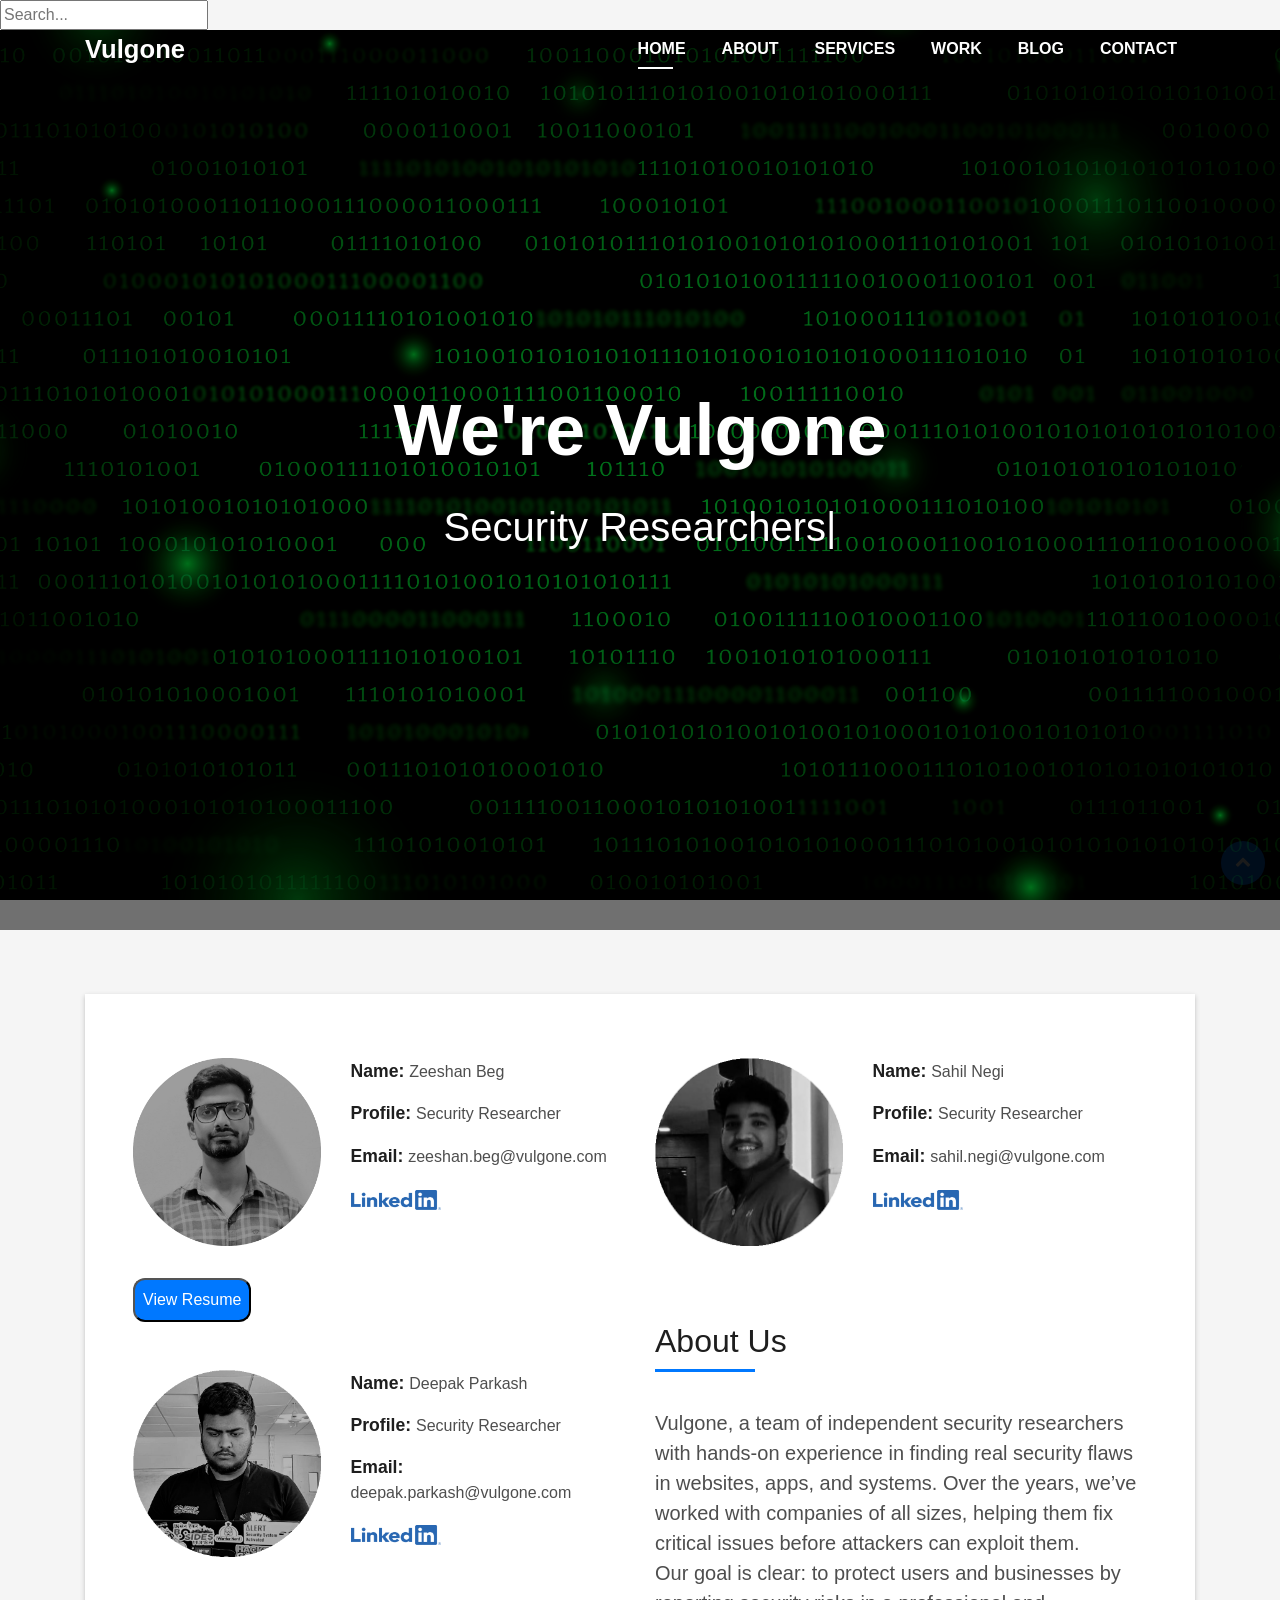
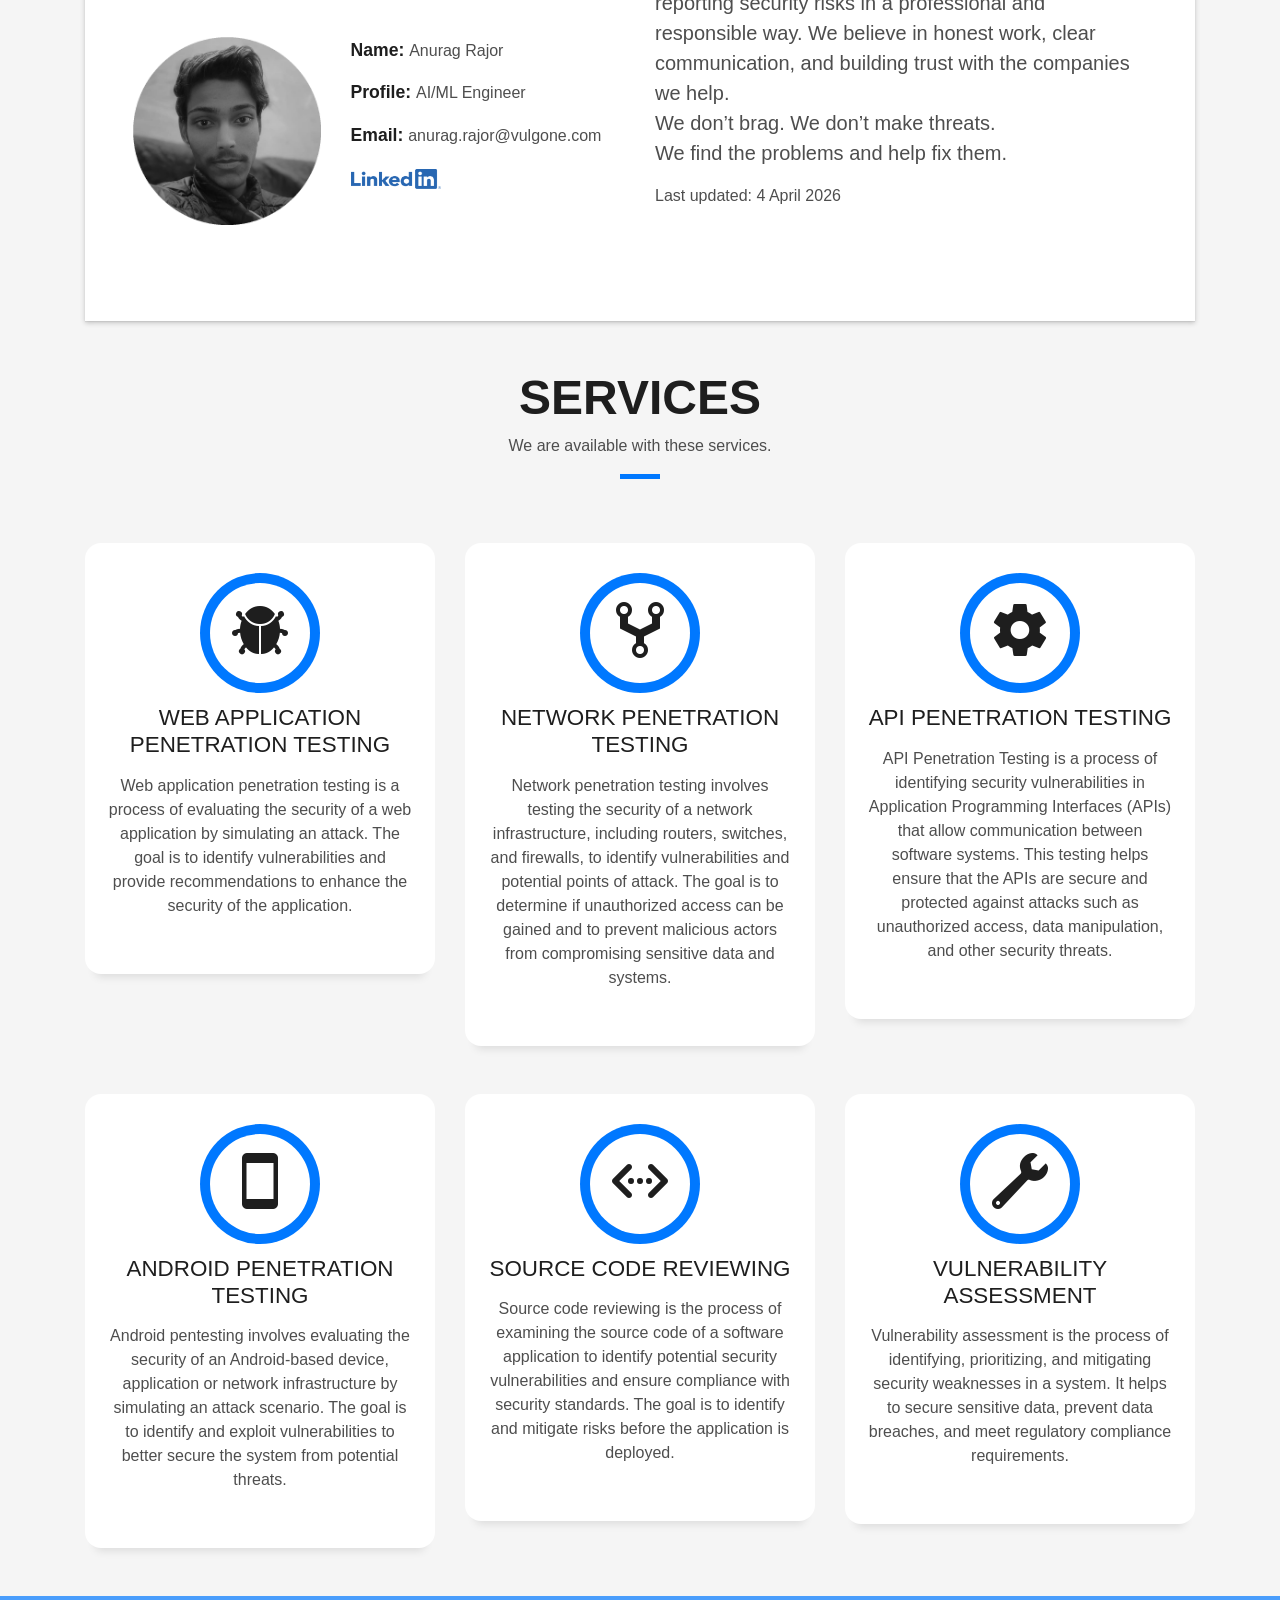
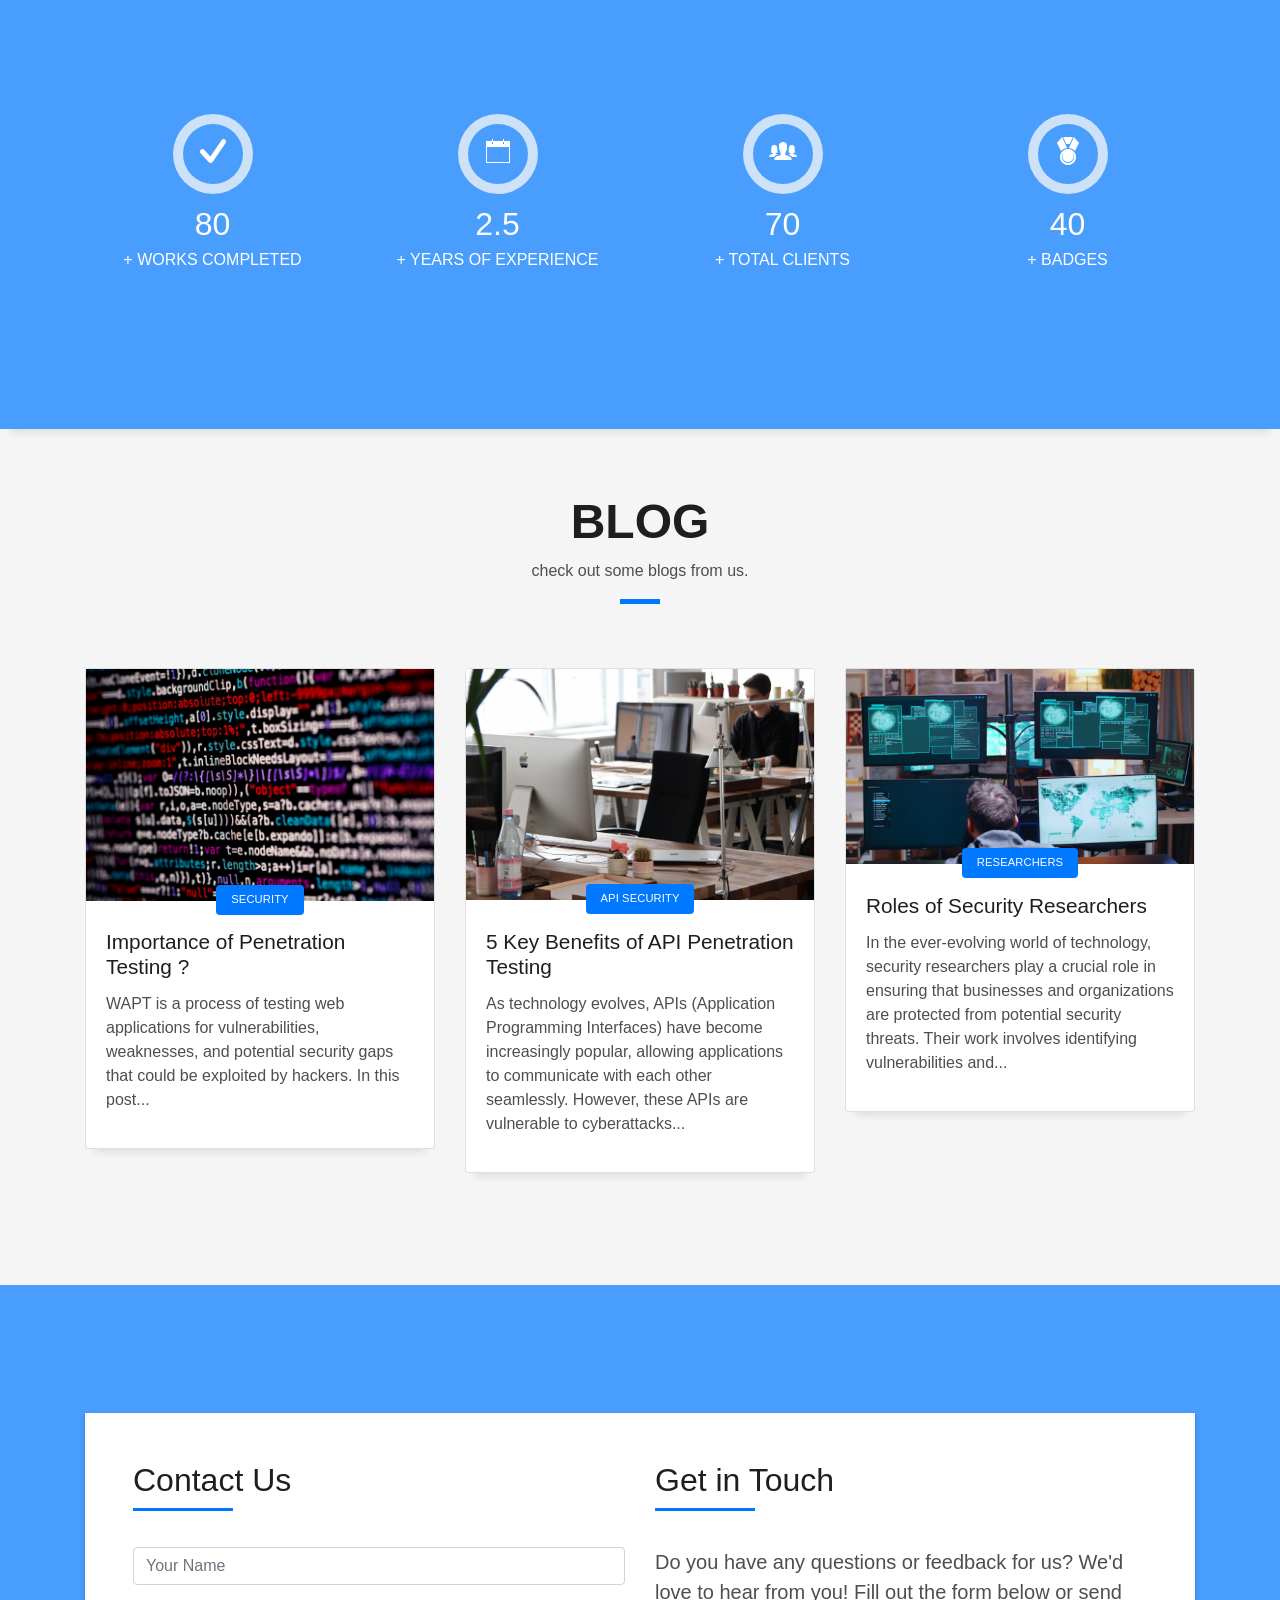
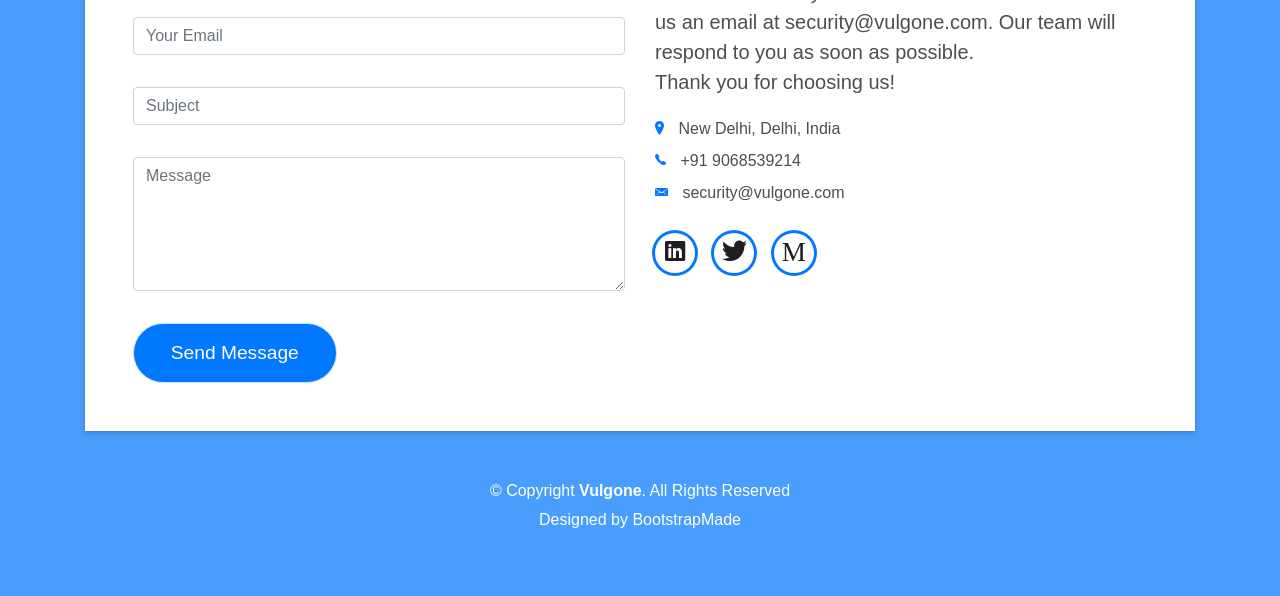
==== commit 3f186c58: "Update index.html" ====
--- a/index.html
+++ b/index.html
@@ -35,7 +35,13 @@
   "inLanguage": "en"
 }
 </script>
-<script src="https://scripts.luigisbox.tech/LBX-1066773.js"></script>
+<script src="https://scripts.luigisbox.tech/LBX-1067986.js"></script>
+
+  <script>
+luigis('autocomplete', {
+  input: '#search'
+});
+</script>
 </head>
 
 <body id="page-top">
@@ -75,7 +81,7 @@
     </div>
   </nav>
   <!--/ Nav End /-->
-
+<input type="text" id="search" placeholder="Search..." />
   <!--/ Intro Skew Star /-->
   <div id="home" class="intro route bg-image" style="background-image: url(img/intro-bg.jpg)">
     <div class="overlay-itro"></div>
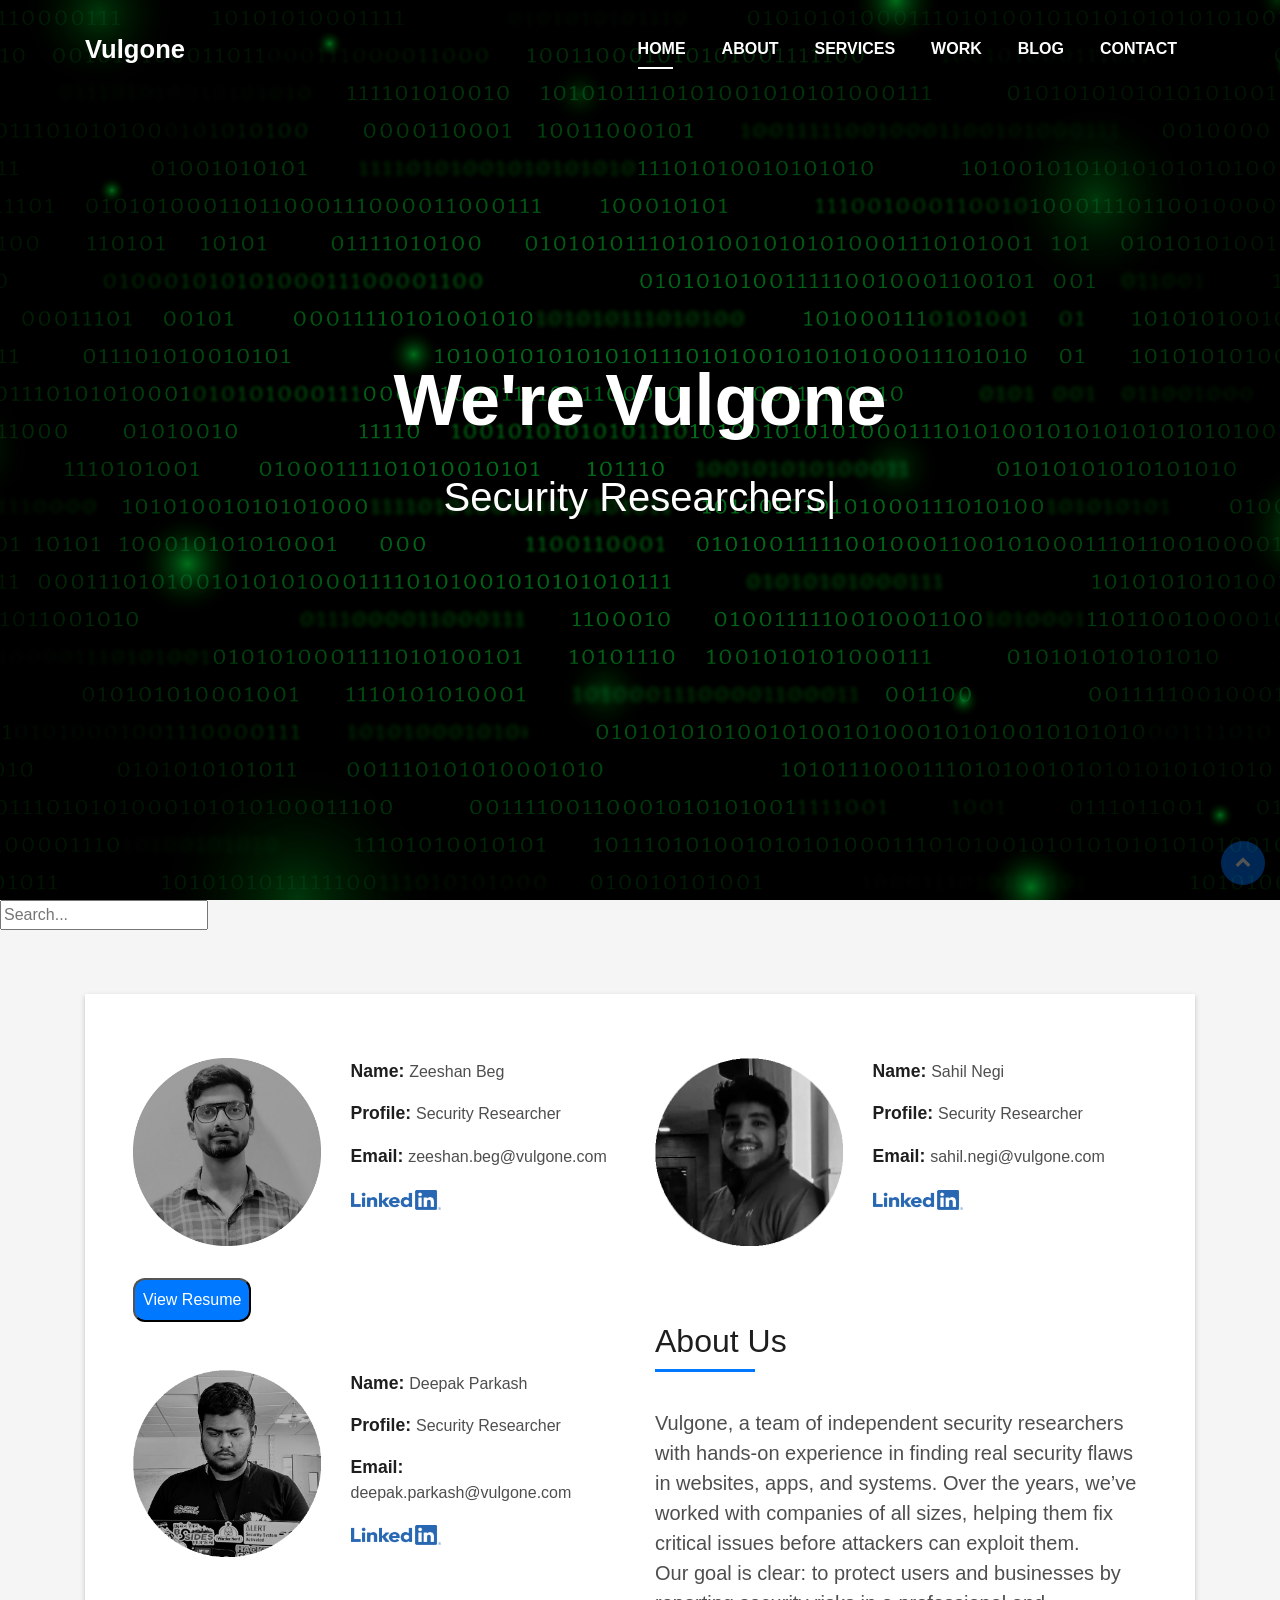
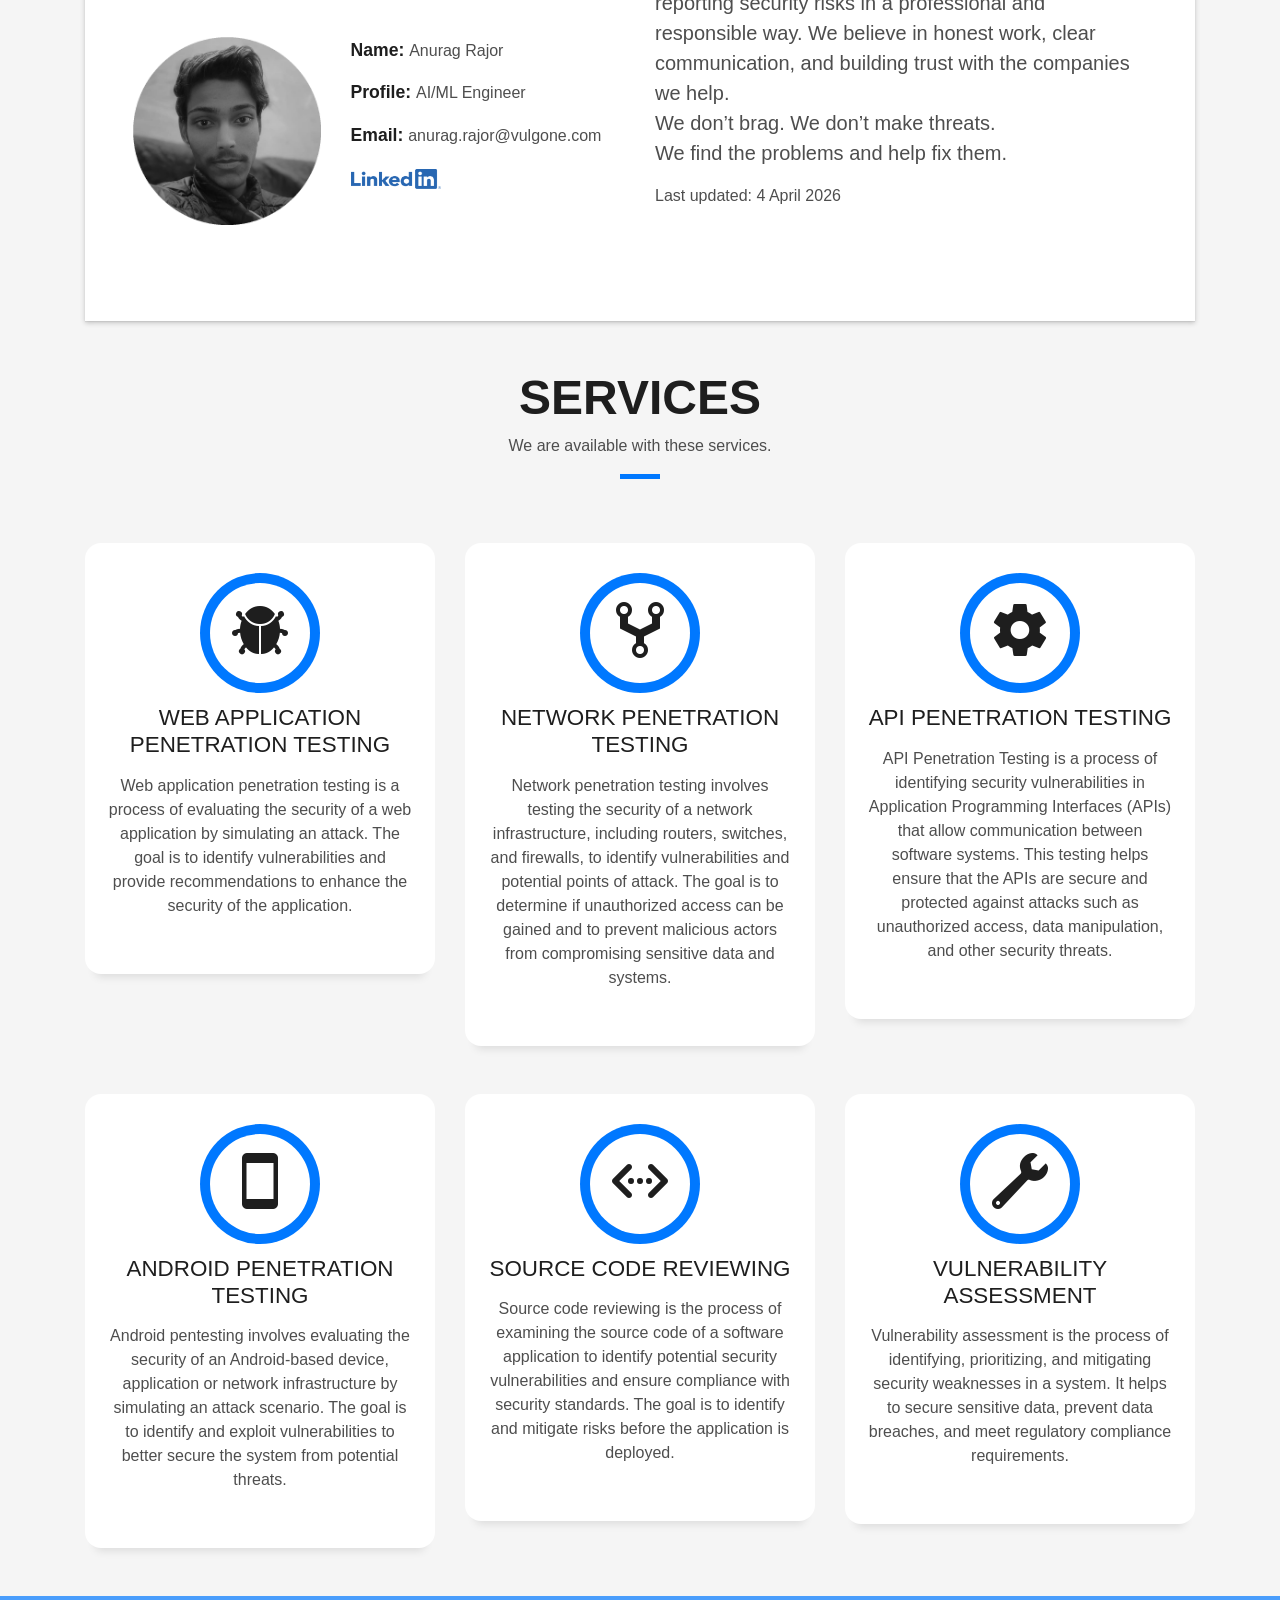
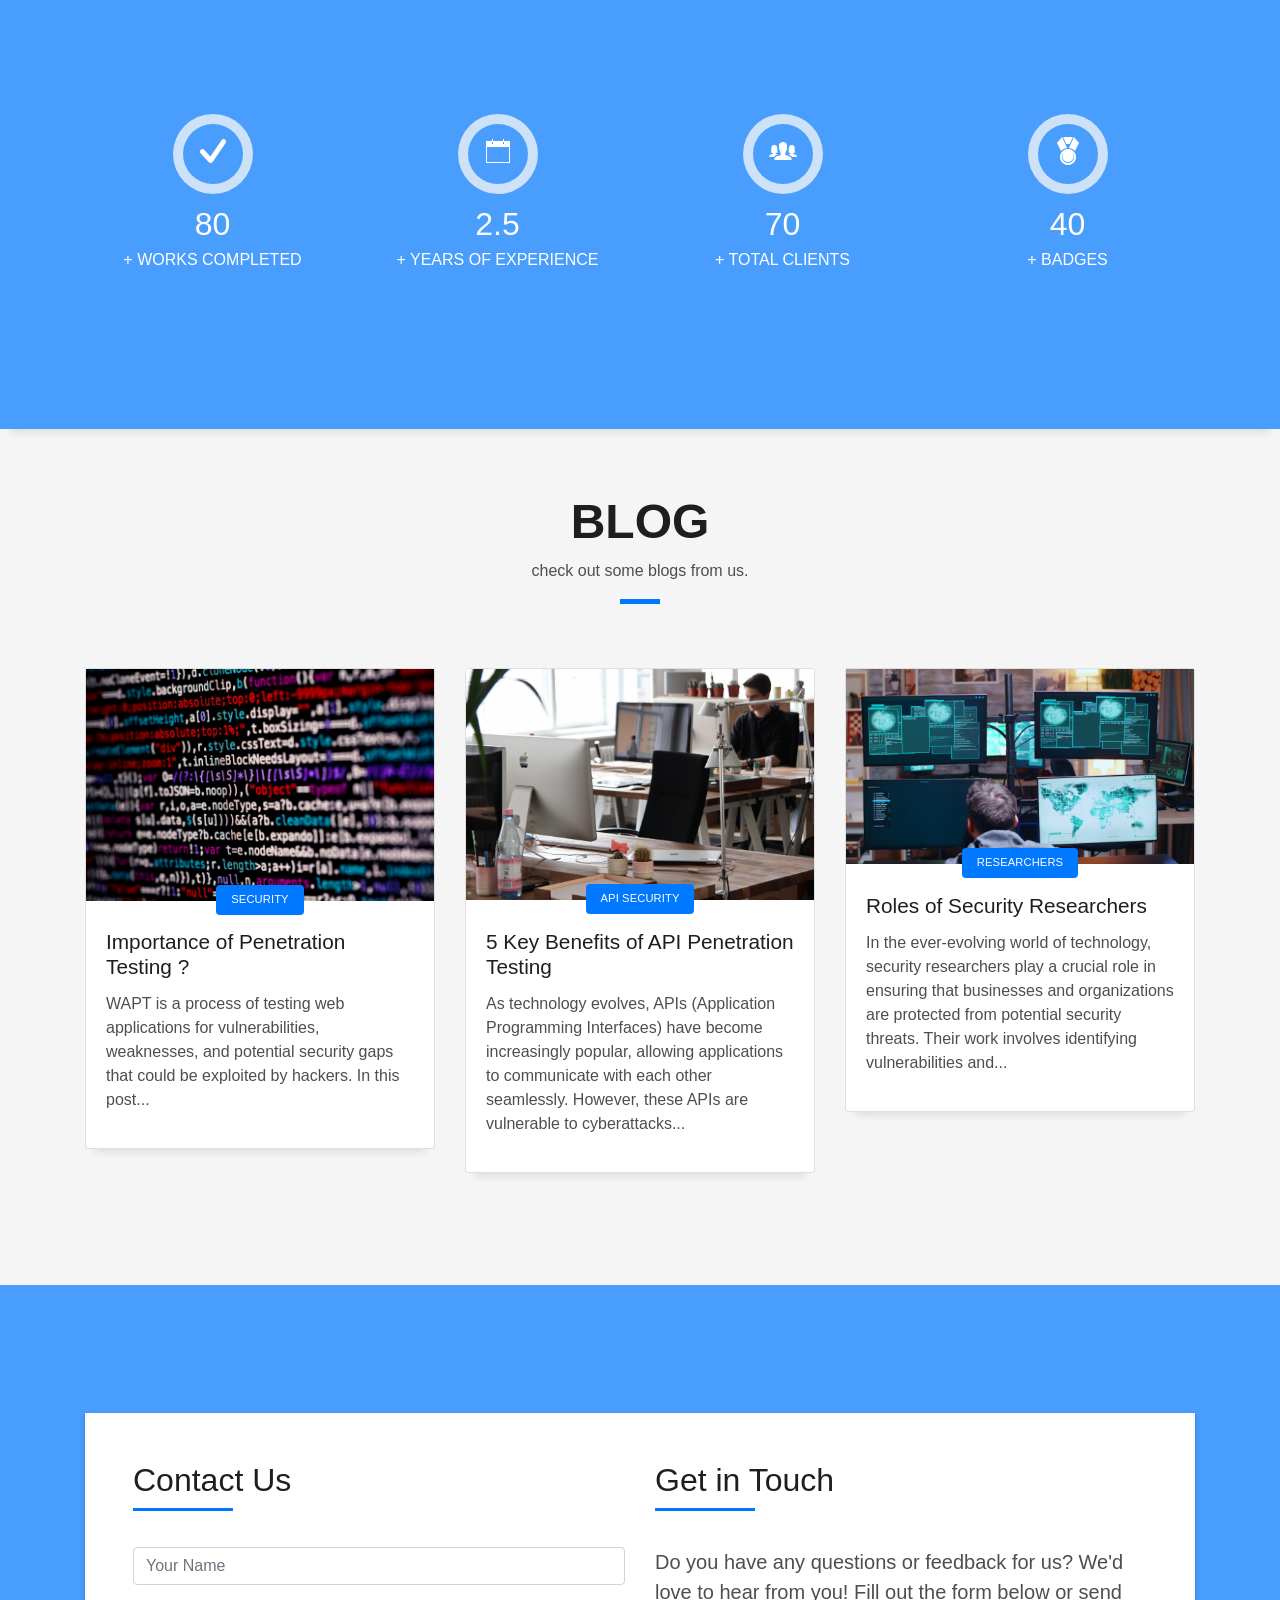
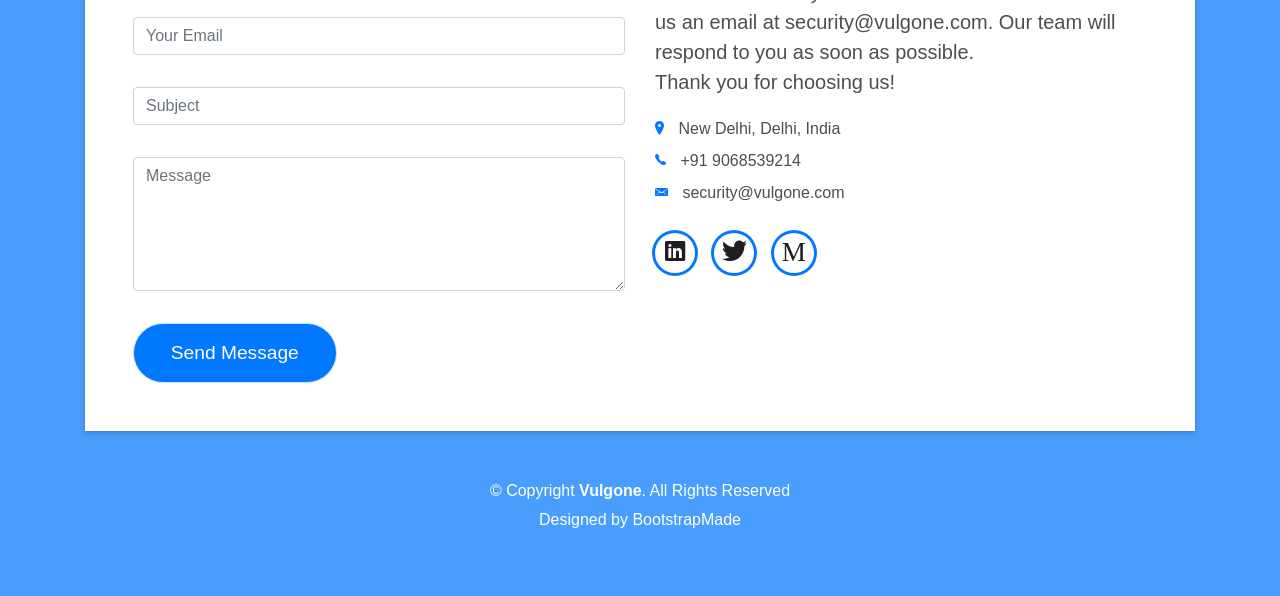
==== commit f491a8a0: "Update index.html" ====
--- a/index.html
+++ b/index.html
@@ -81,7 +81,6 @@
     </div>
   </nav>
   <!--/ Nav End /-->
-<input type="text" id="search" placeholder="Search..." />
   <!--/ Intro Skew Star /-->
   <div id="home" class="intro route bg-image" style="background-image: url(img/intro-bg.jpg)">
     <div class="overlay-itro"></div>
@@ -98,6 +97,7 @@
   </div>
   <!--/ Intro Skew End /-->
 
+<input type="text" id="search" placeholder="Search..." />
 
    <section id="about" class="about-mf sect-pt4 route">
     <div class="container">
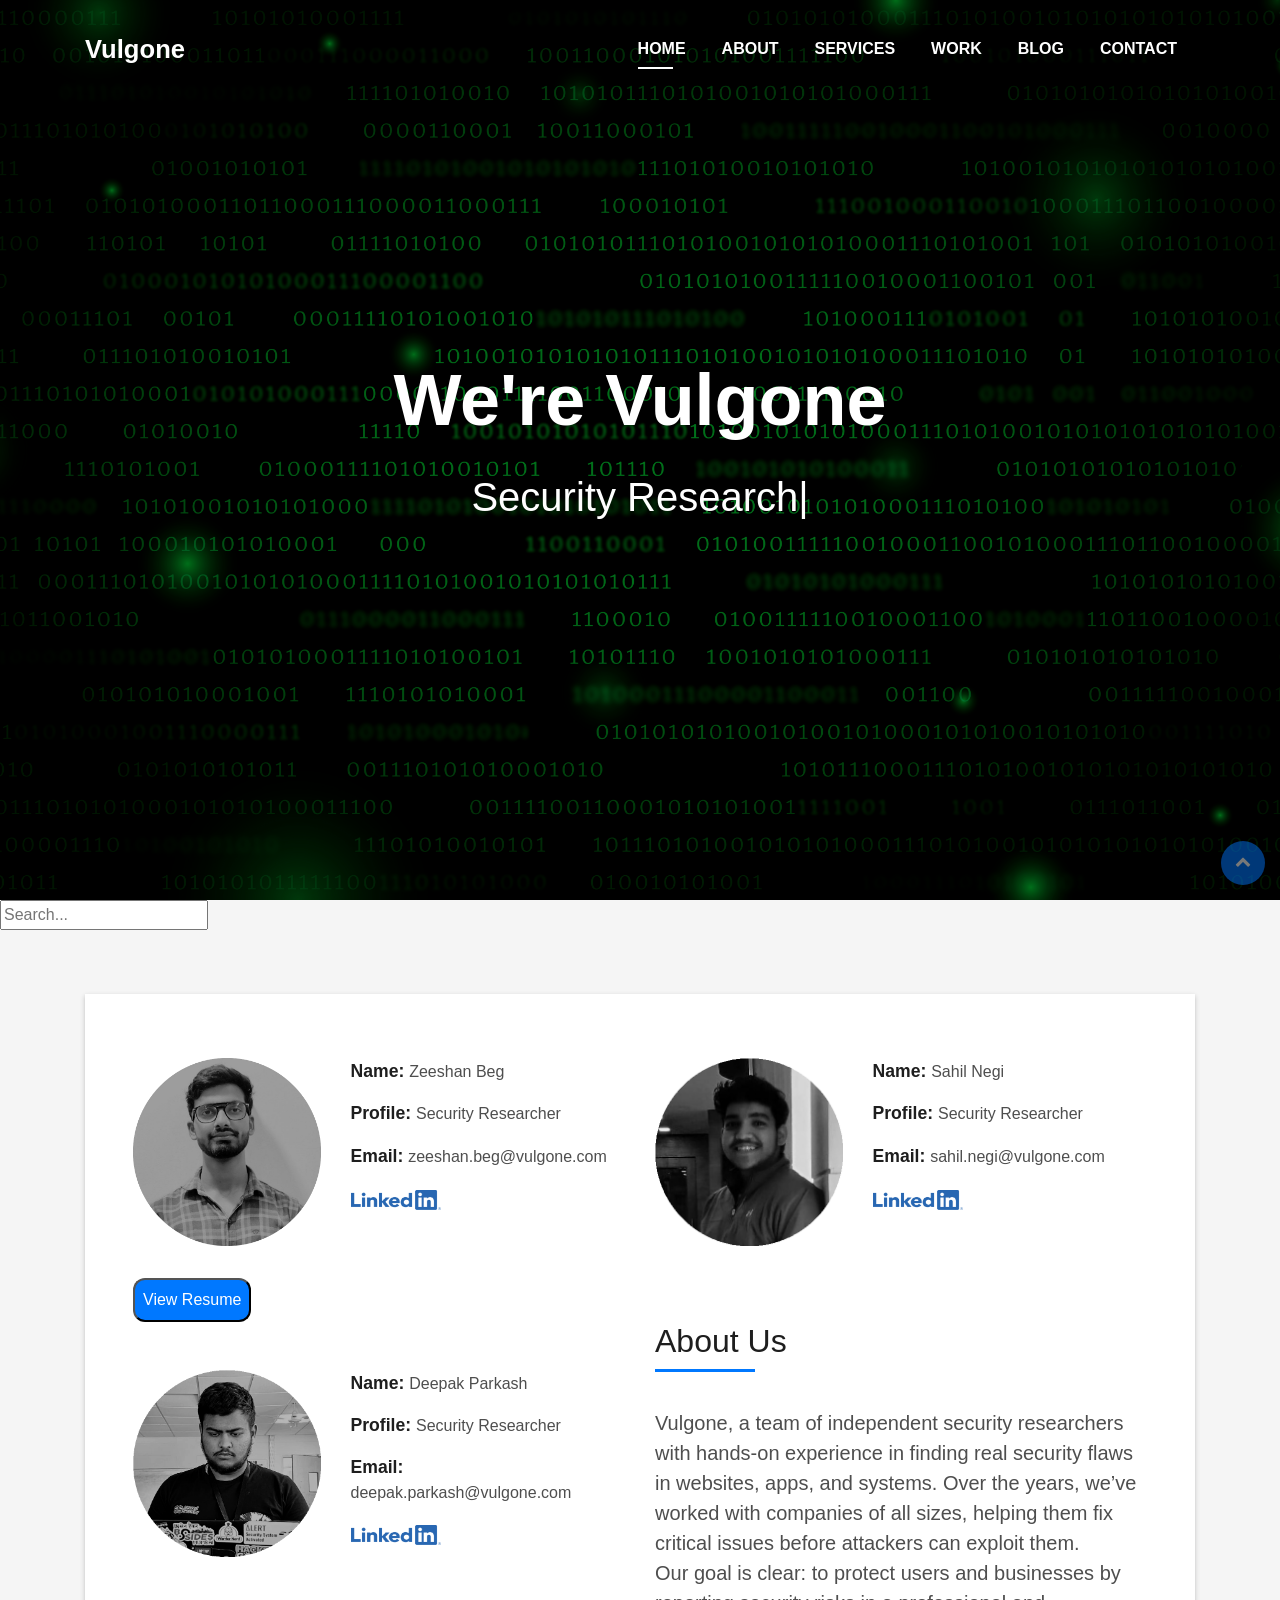
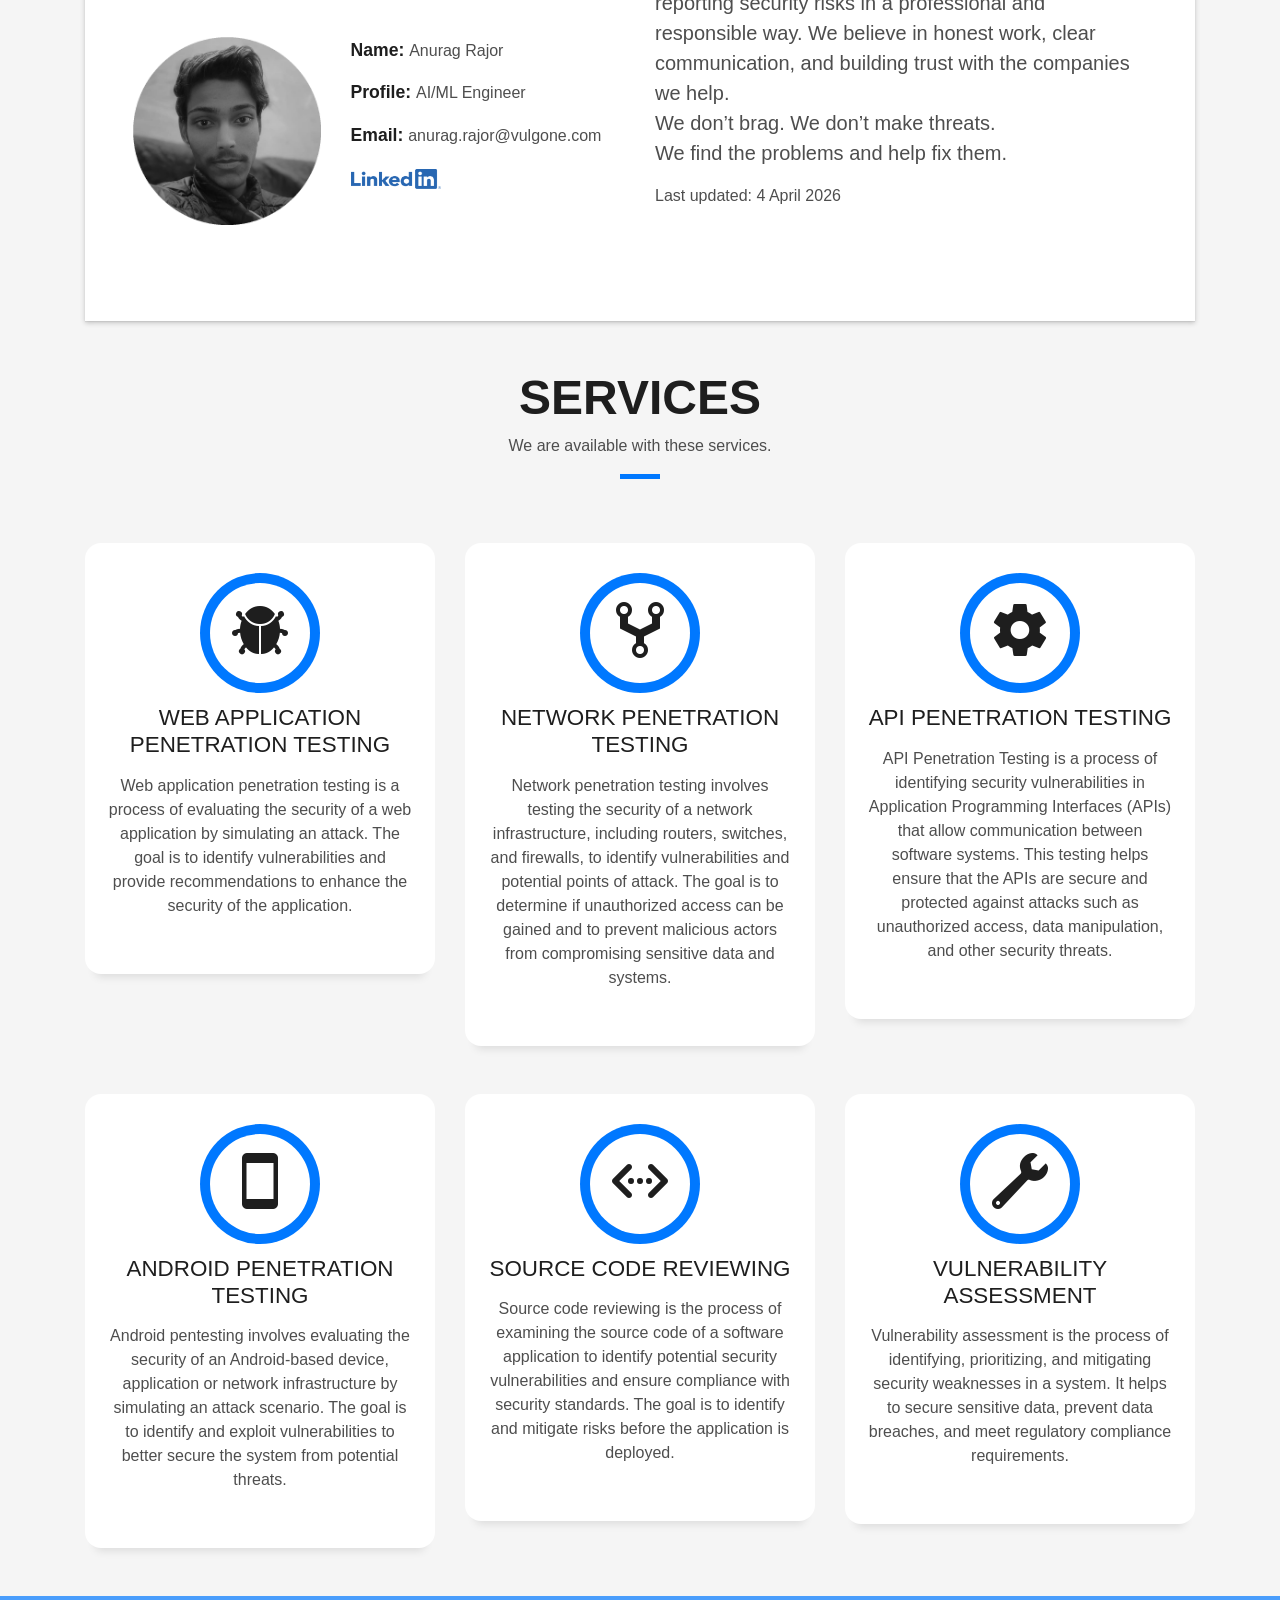
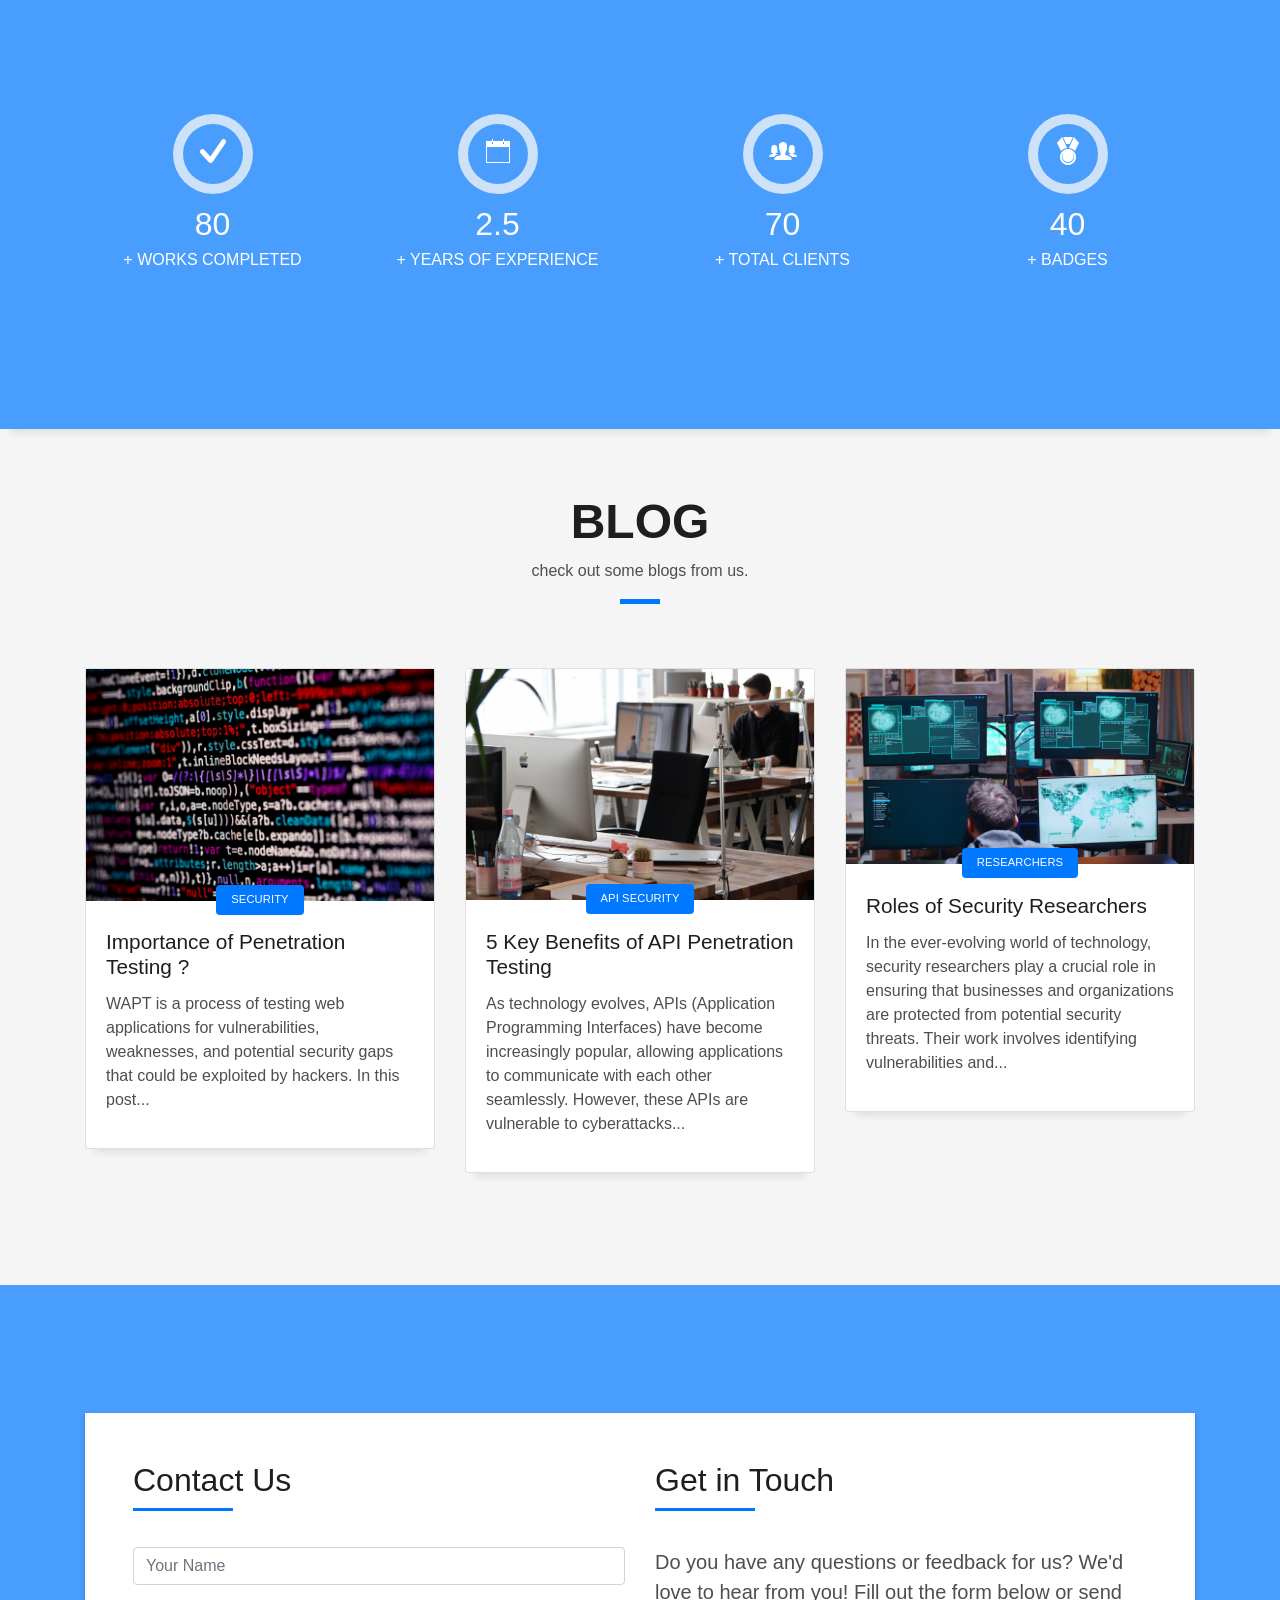
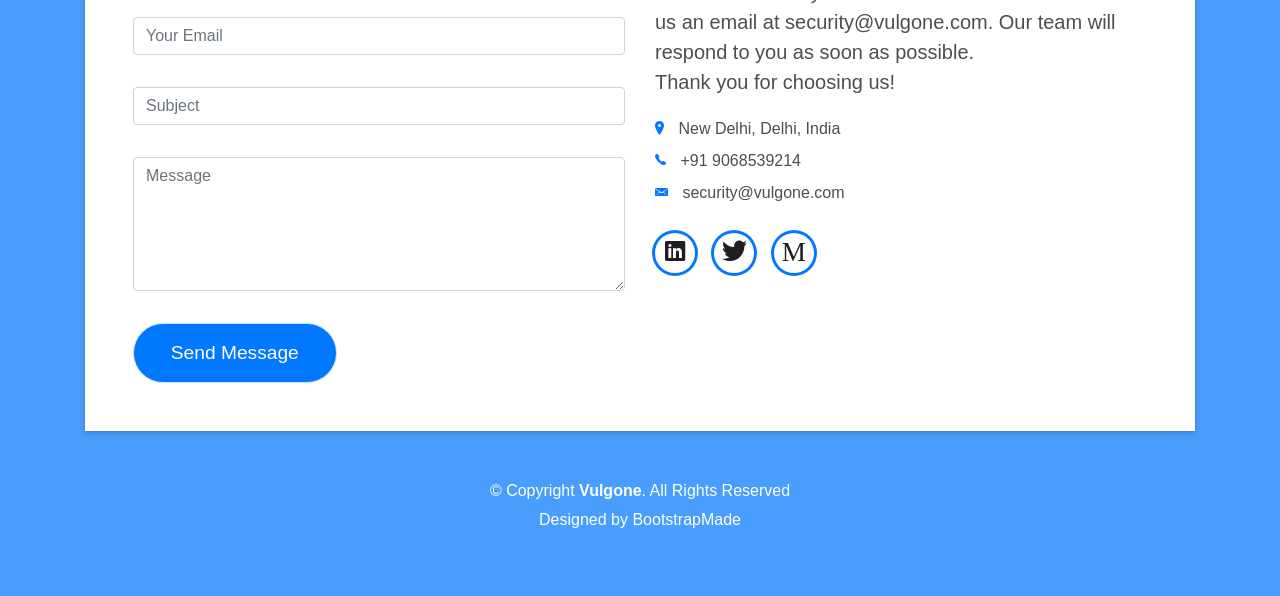
==== commit 55307b77: "Update index.html" ====
--- a/index.html
+++ b/index.html
@@ -36,6 +36,7 @@
 }
 </script>
 <script src="https://scripts.luigisbox.tech/LBX-1067986.js"></script>
+  <script src="https://scripts.luigisbox.tech/LBX-1067579.js"></script>
 
   <script>
 luigis('autocomplete', {
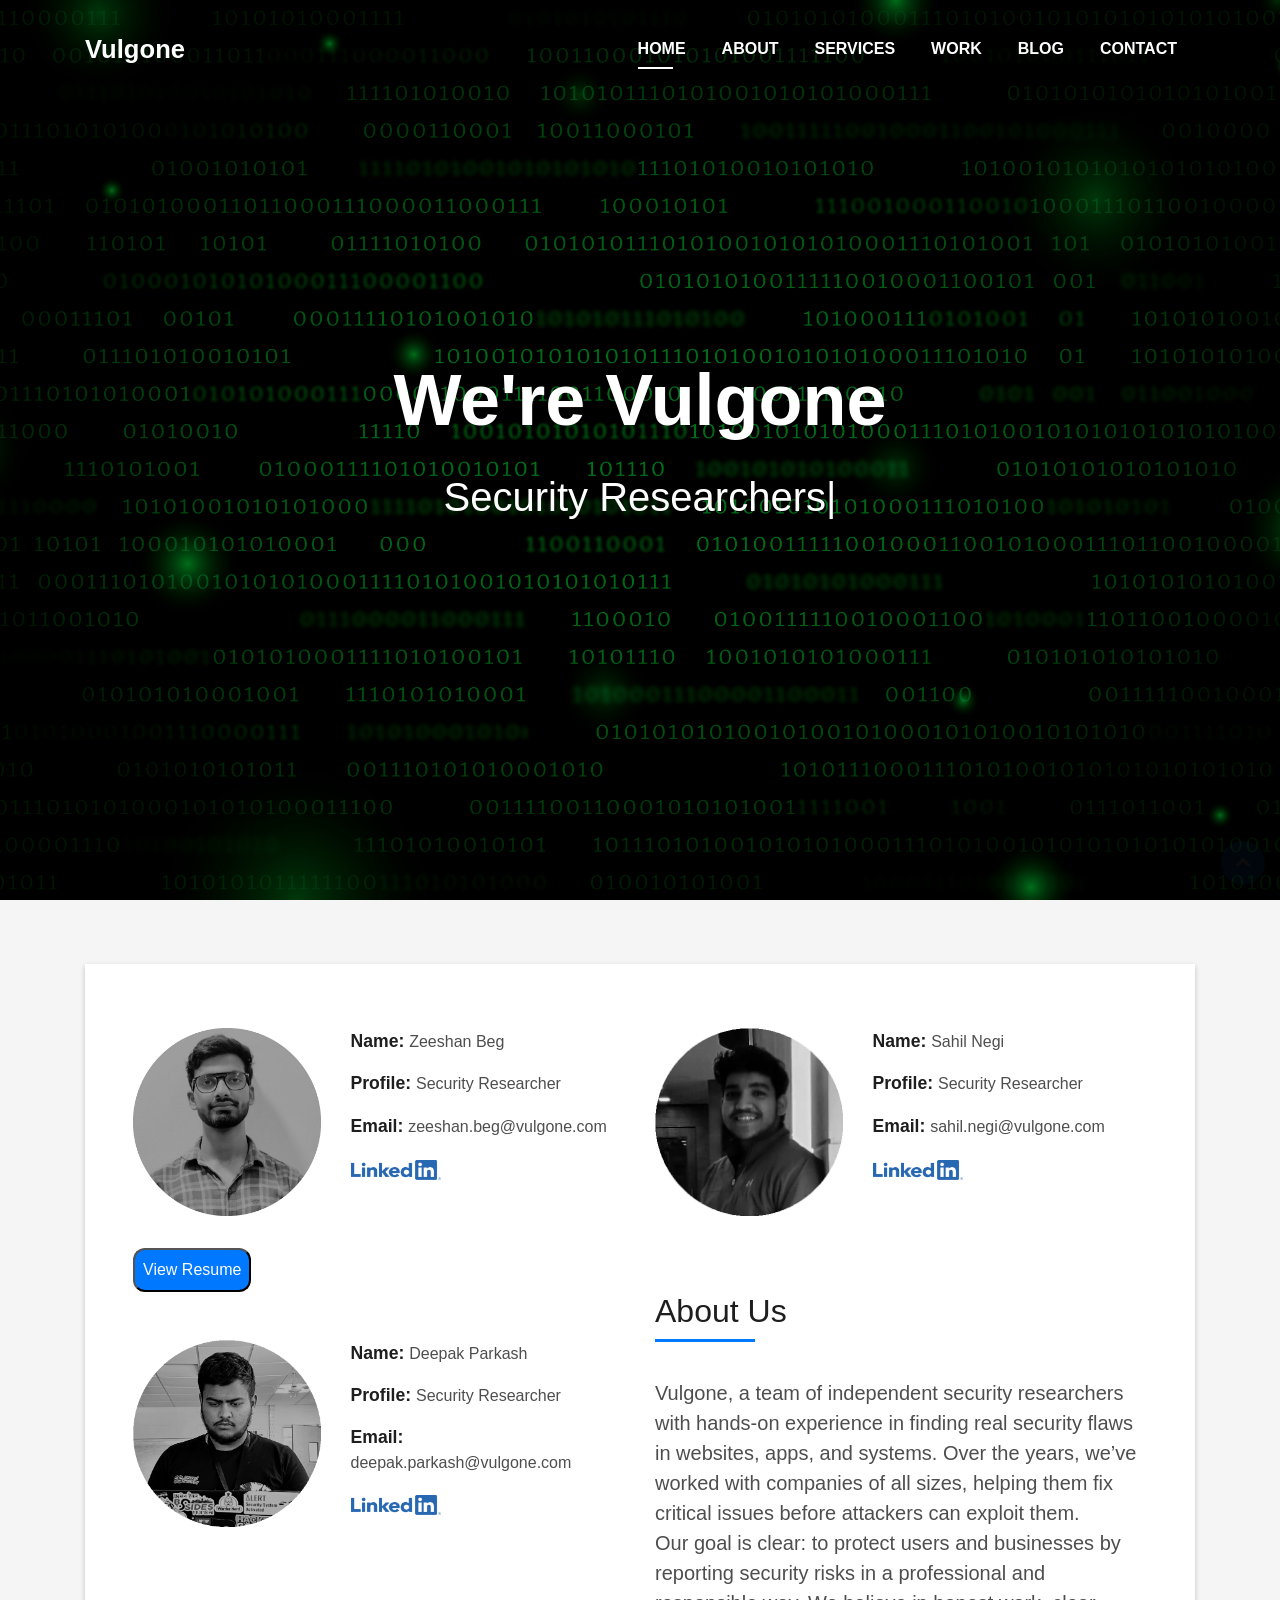
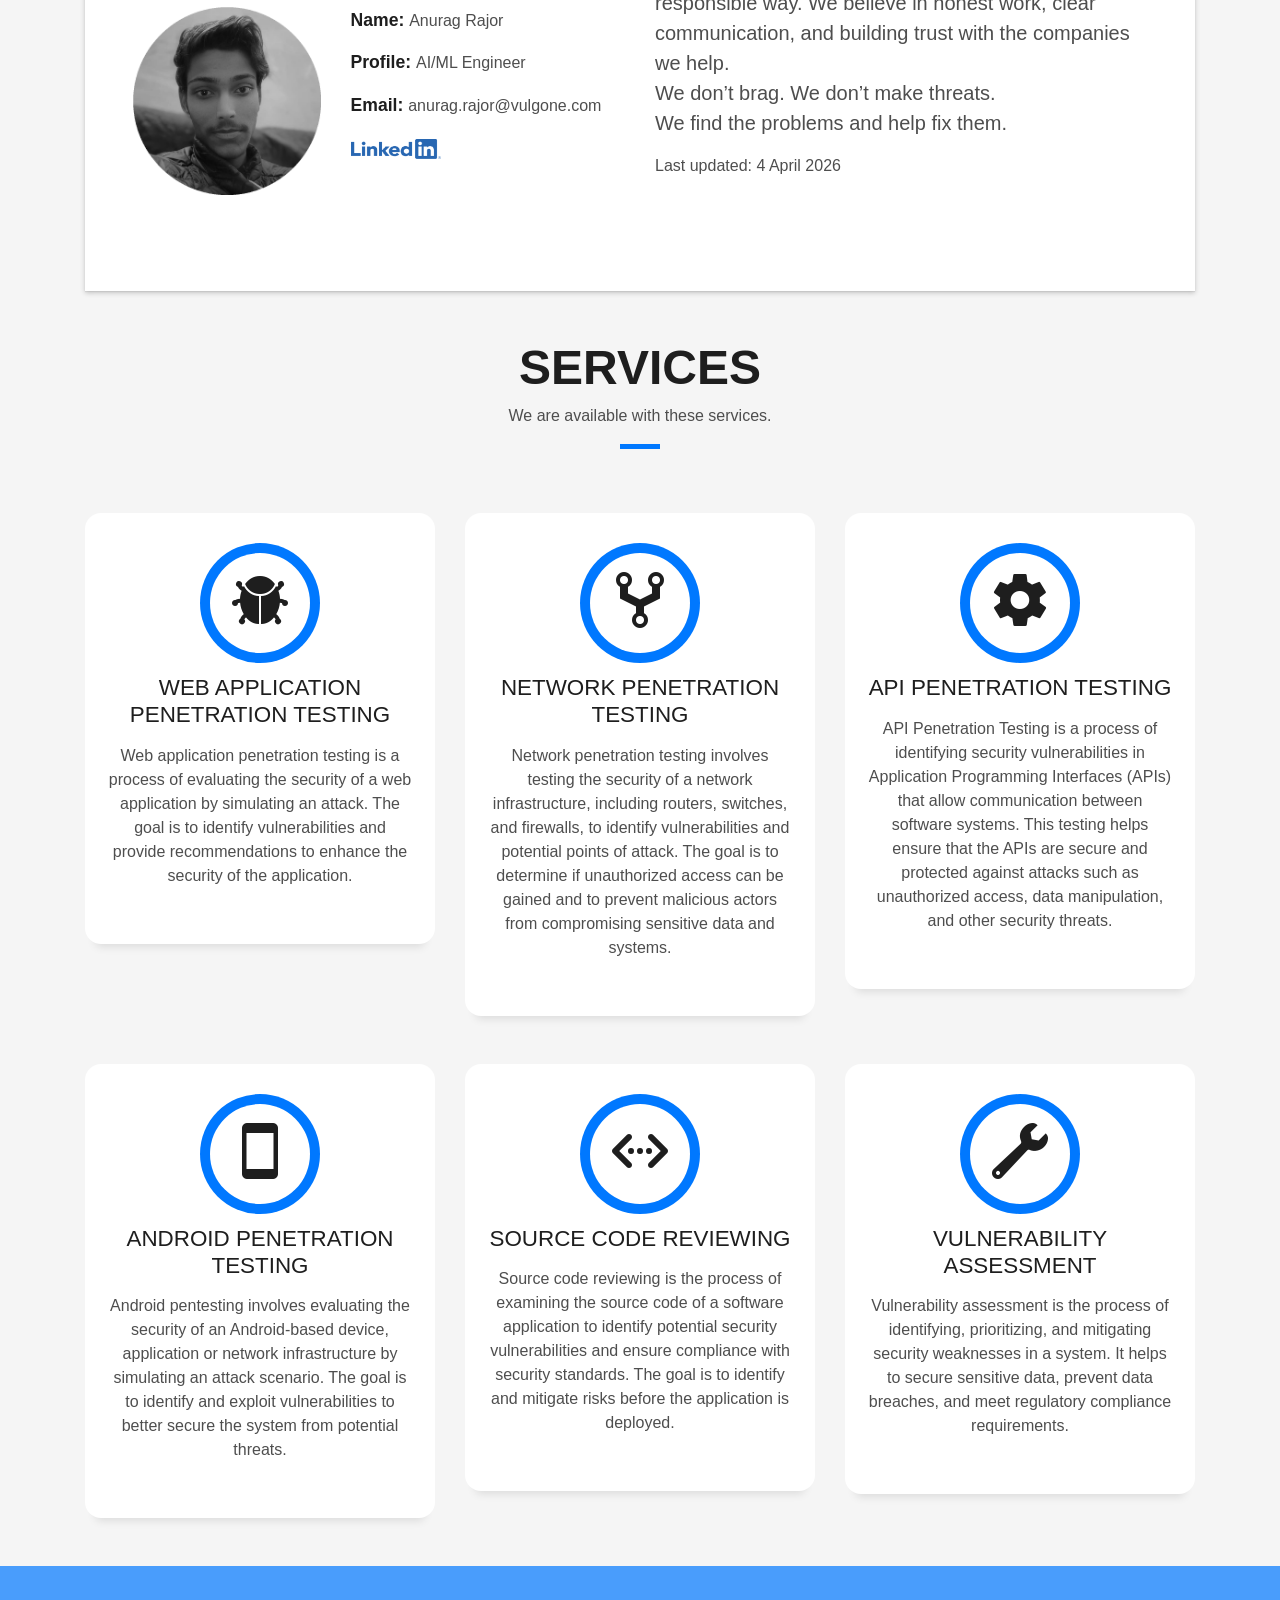
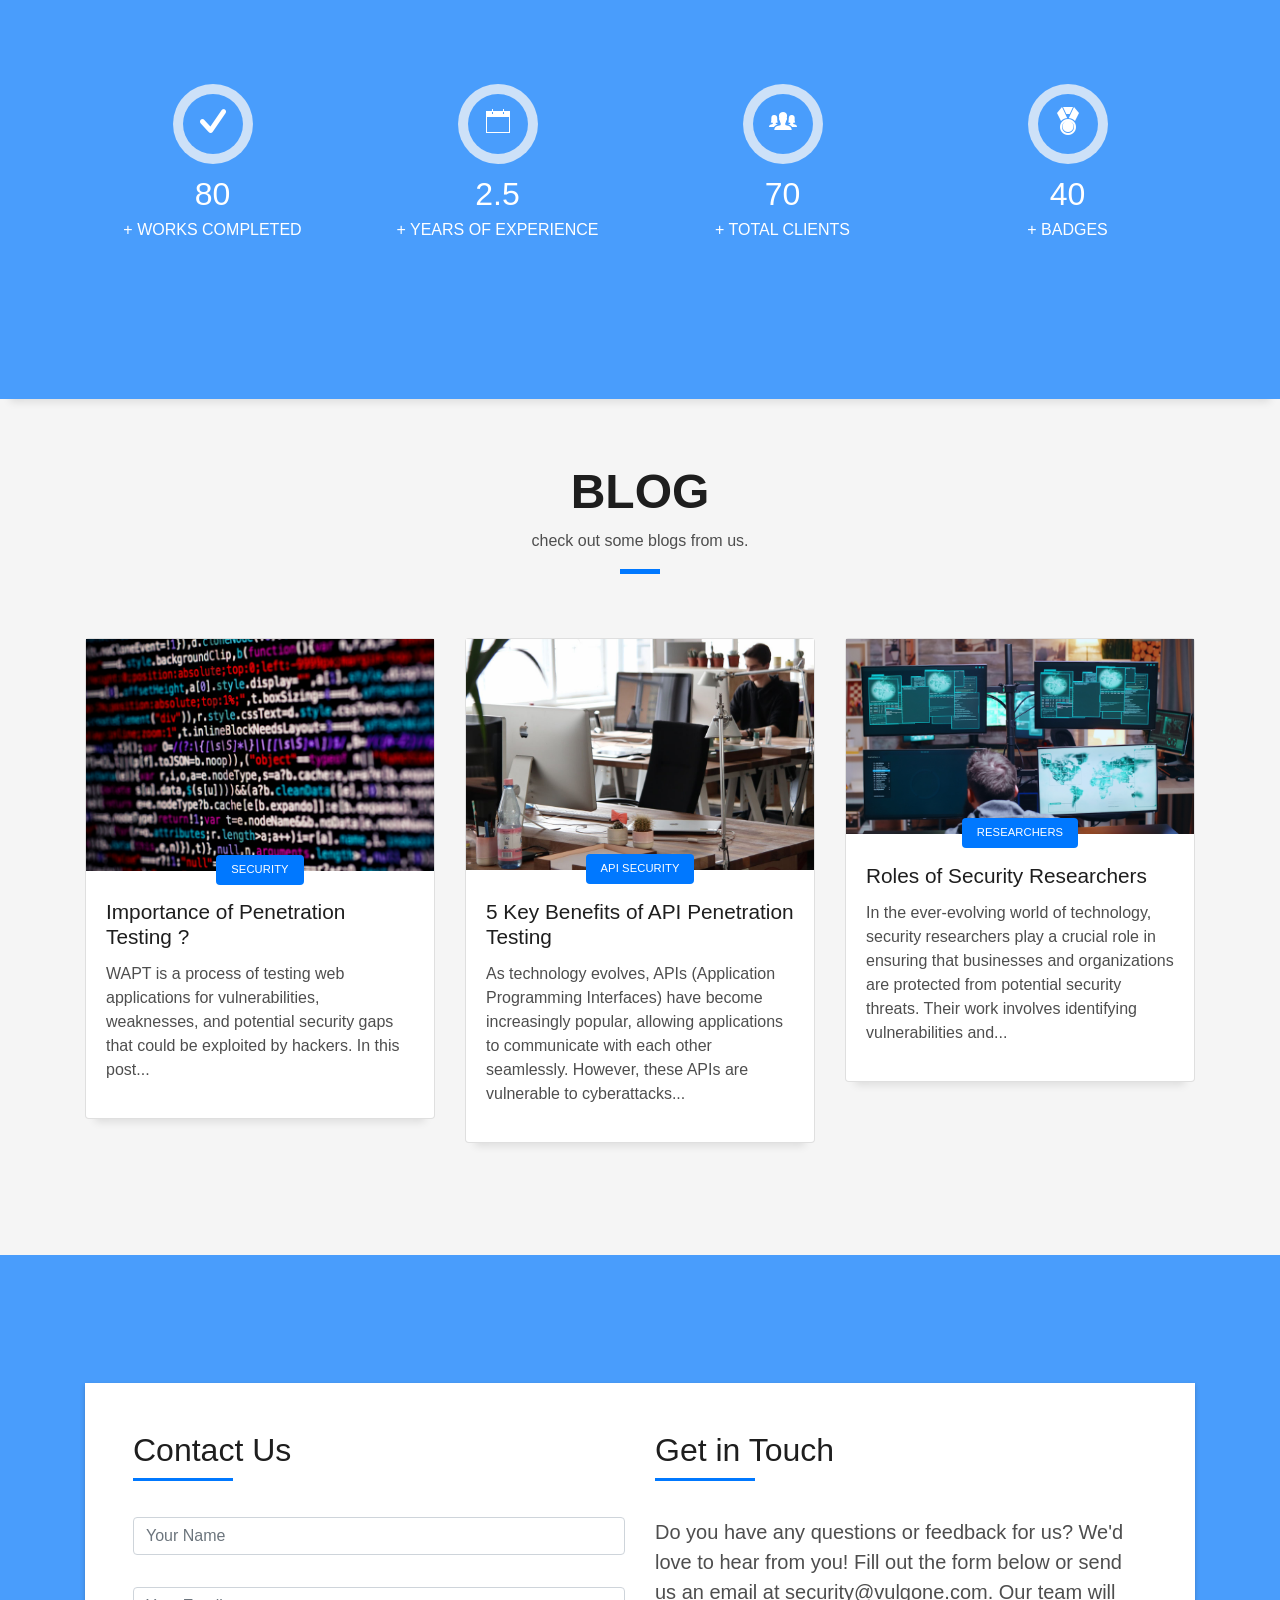
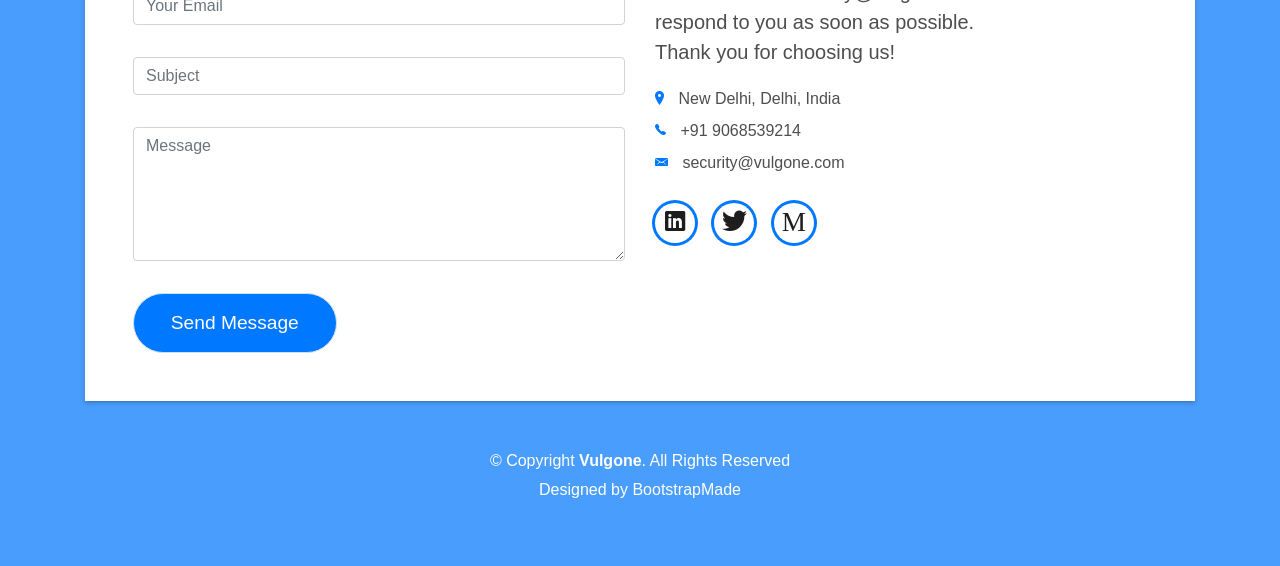
==== commit 988a5758: "Update index.html" ====
--- a/index.html
+++ b/index.html
@@ -97,8 +97,6 @@
     </div>
   </div>
   <!--/ Intro Skew End /-->
-
-<input type="text" id="search" placeholder="Search..." />
 
    <section id="about" class="about-mf sect-pt4 route">
     <div class="container">
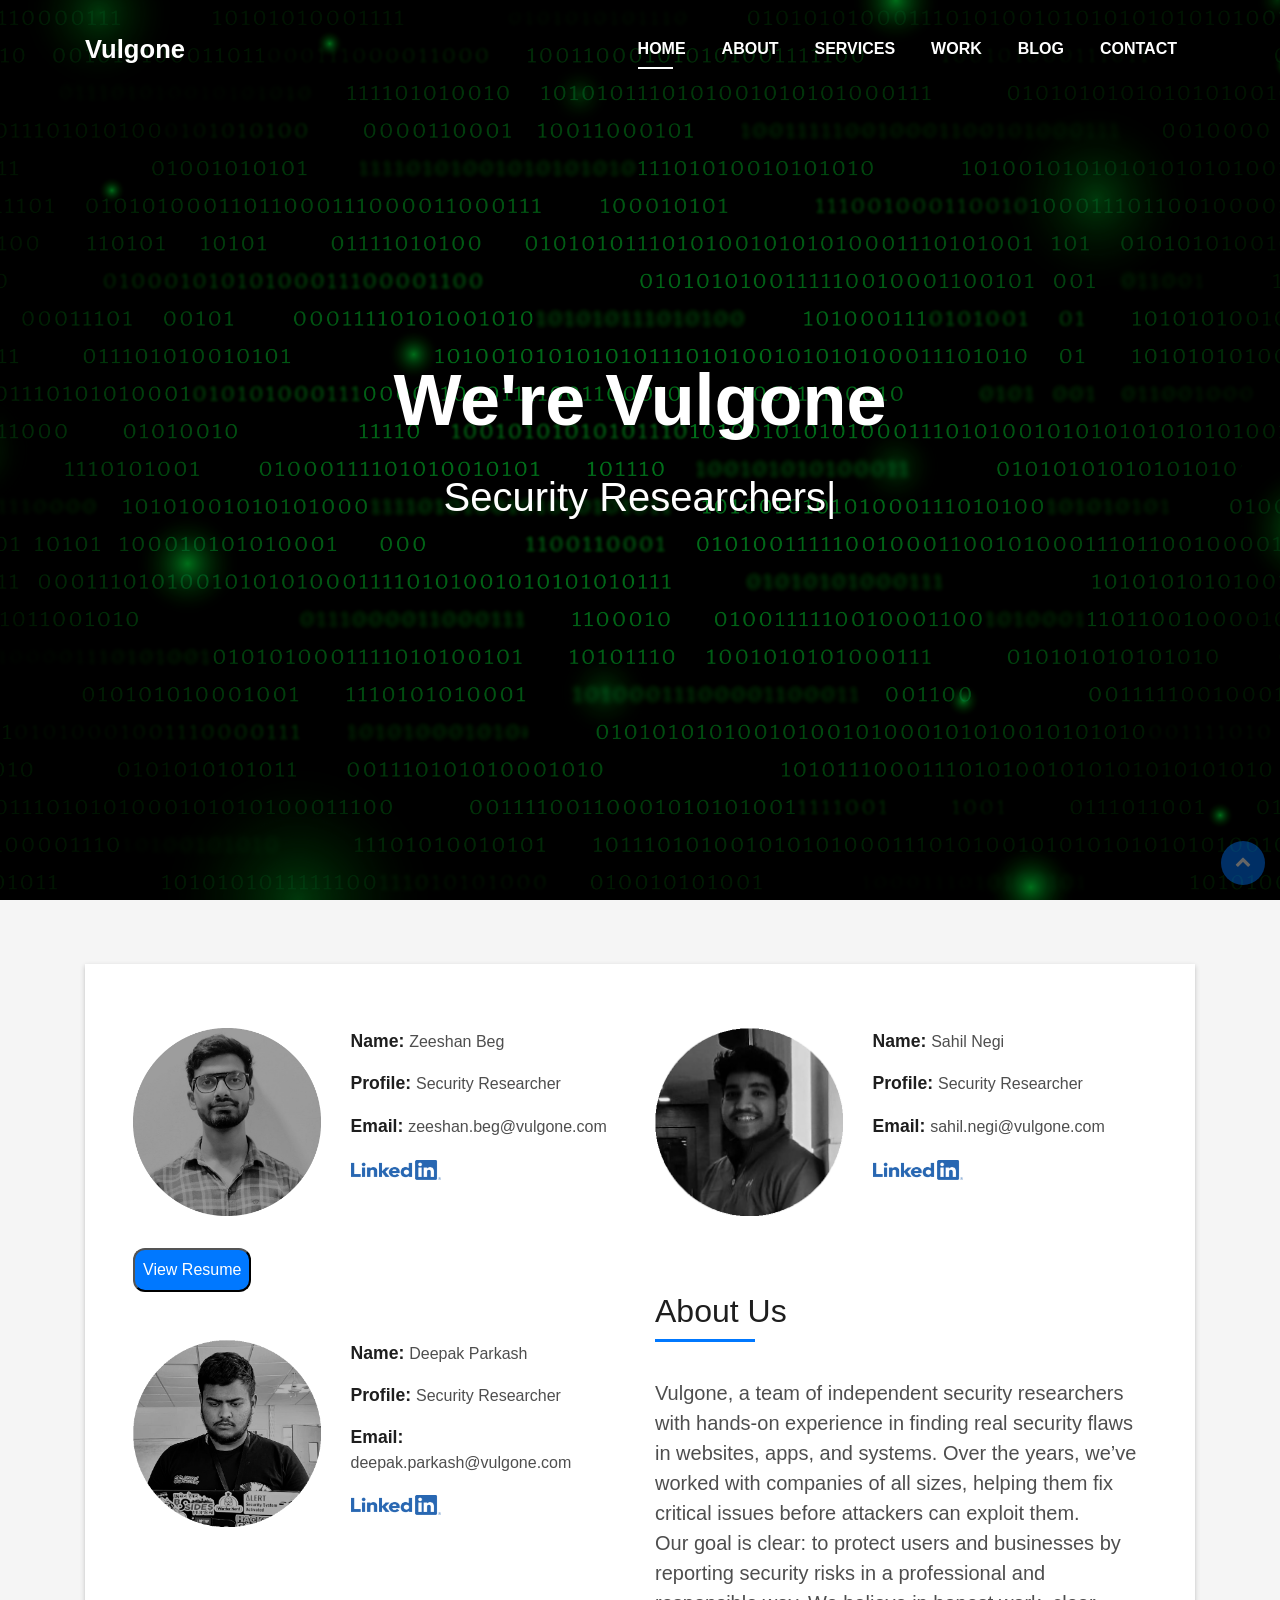
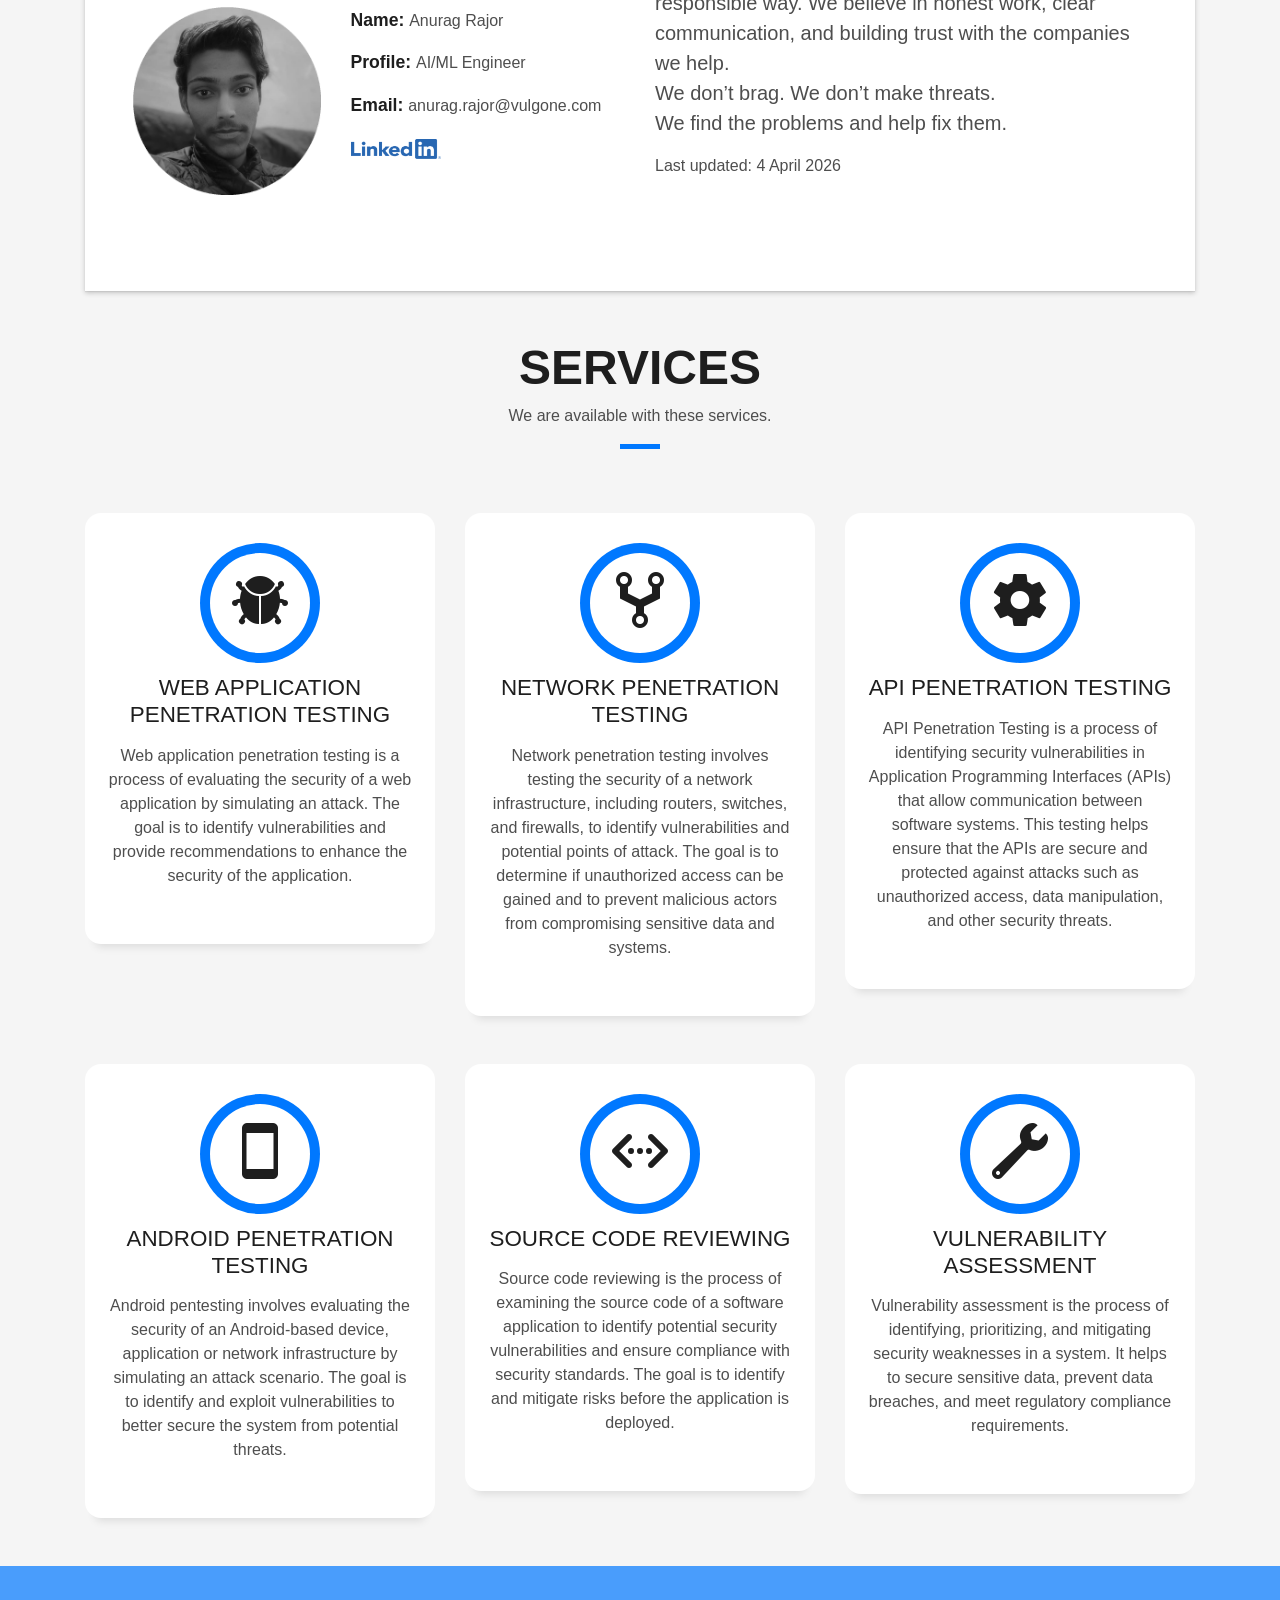
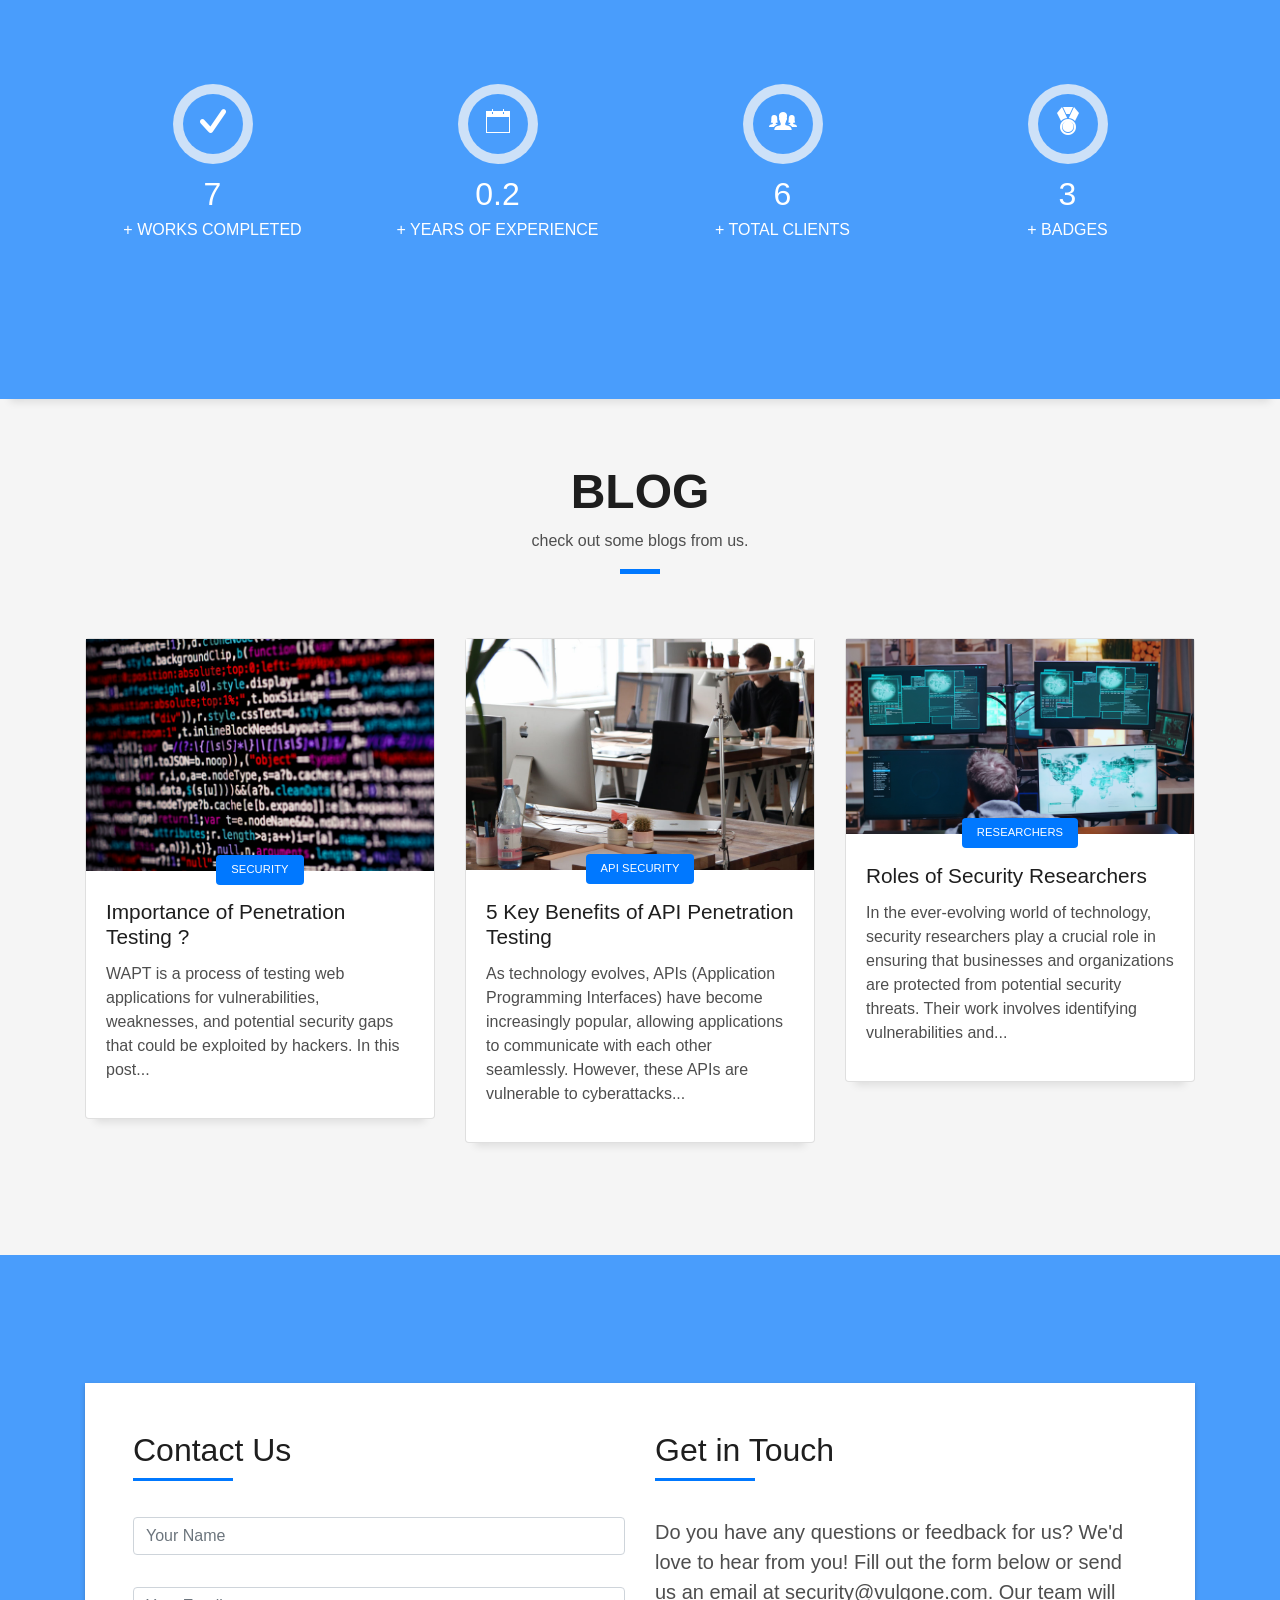
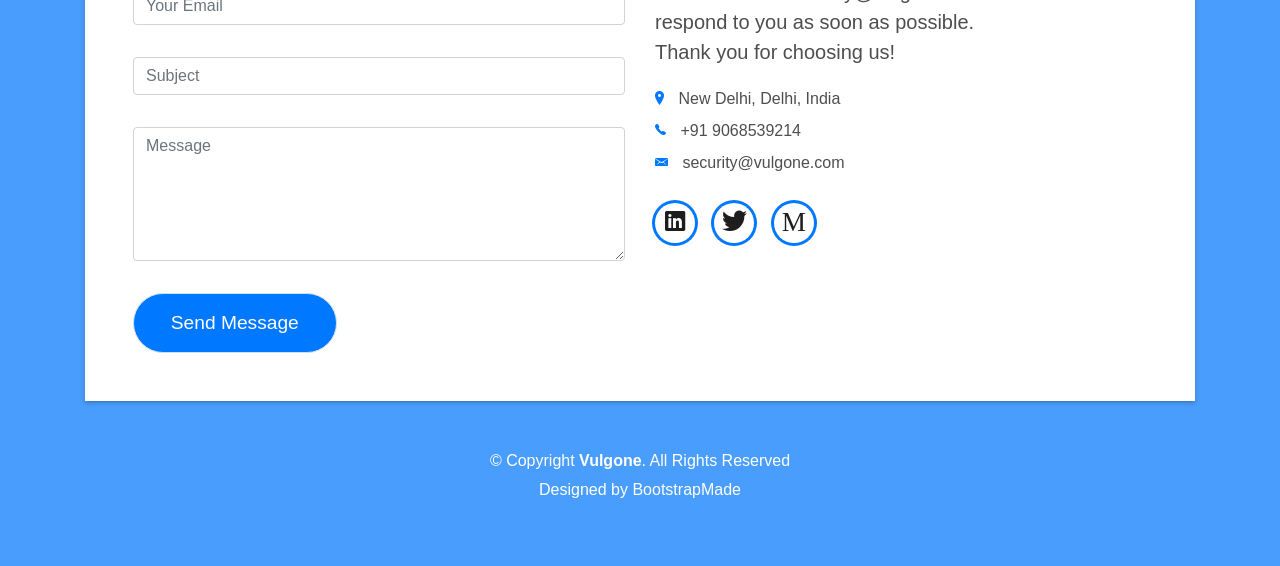
==== commit 7de474d6: "Update index.html" ====
--- a/index.html
+++ b/index.html
@@ -6,7 +6,7 @@
   <meta content="width=device-width, initial-scale=1.0" name="viewport">
   <meta content="" name="keywords">
   <meta content="" name="description">
-
+<script src="https://scripts.luigisbox.tech/LBX-1069397.js"></script>
   <!-- Favicons -->
   <link rel="icon" href="img/favicon.ico">
 
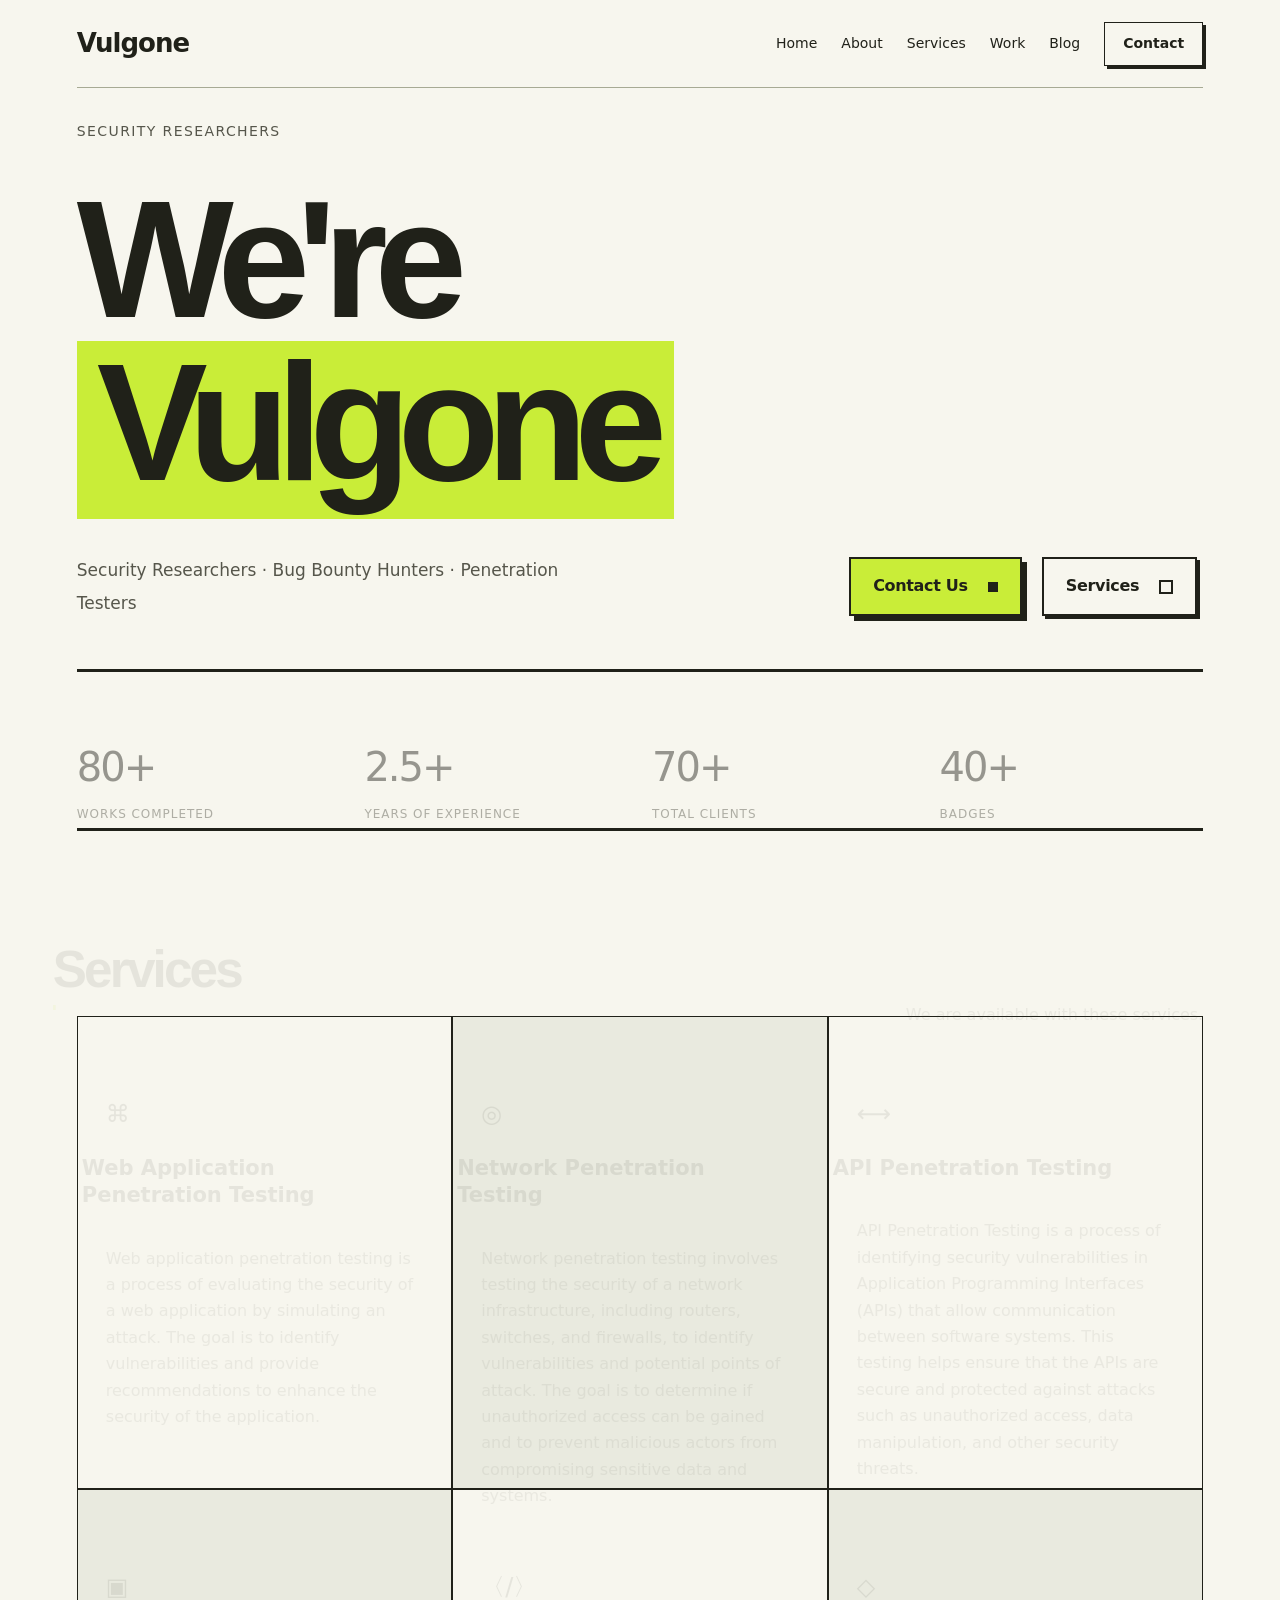
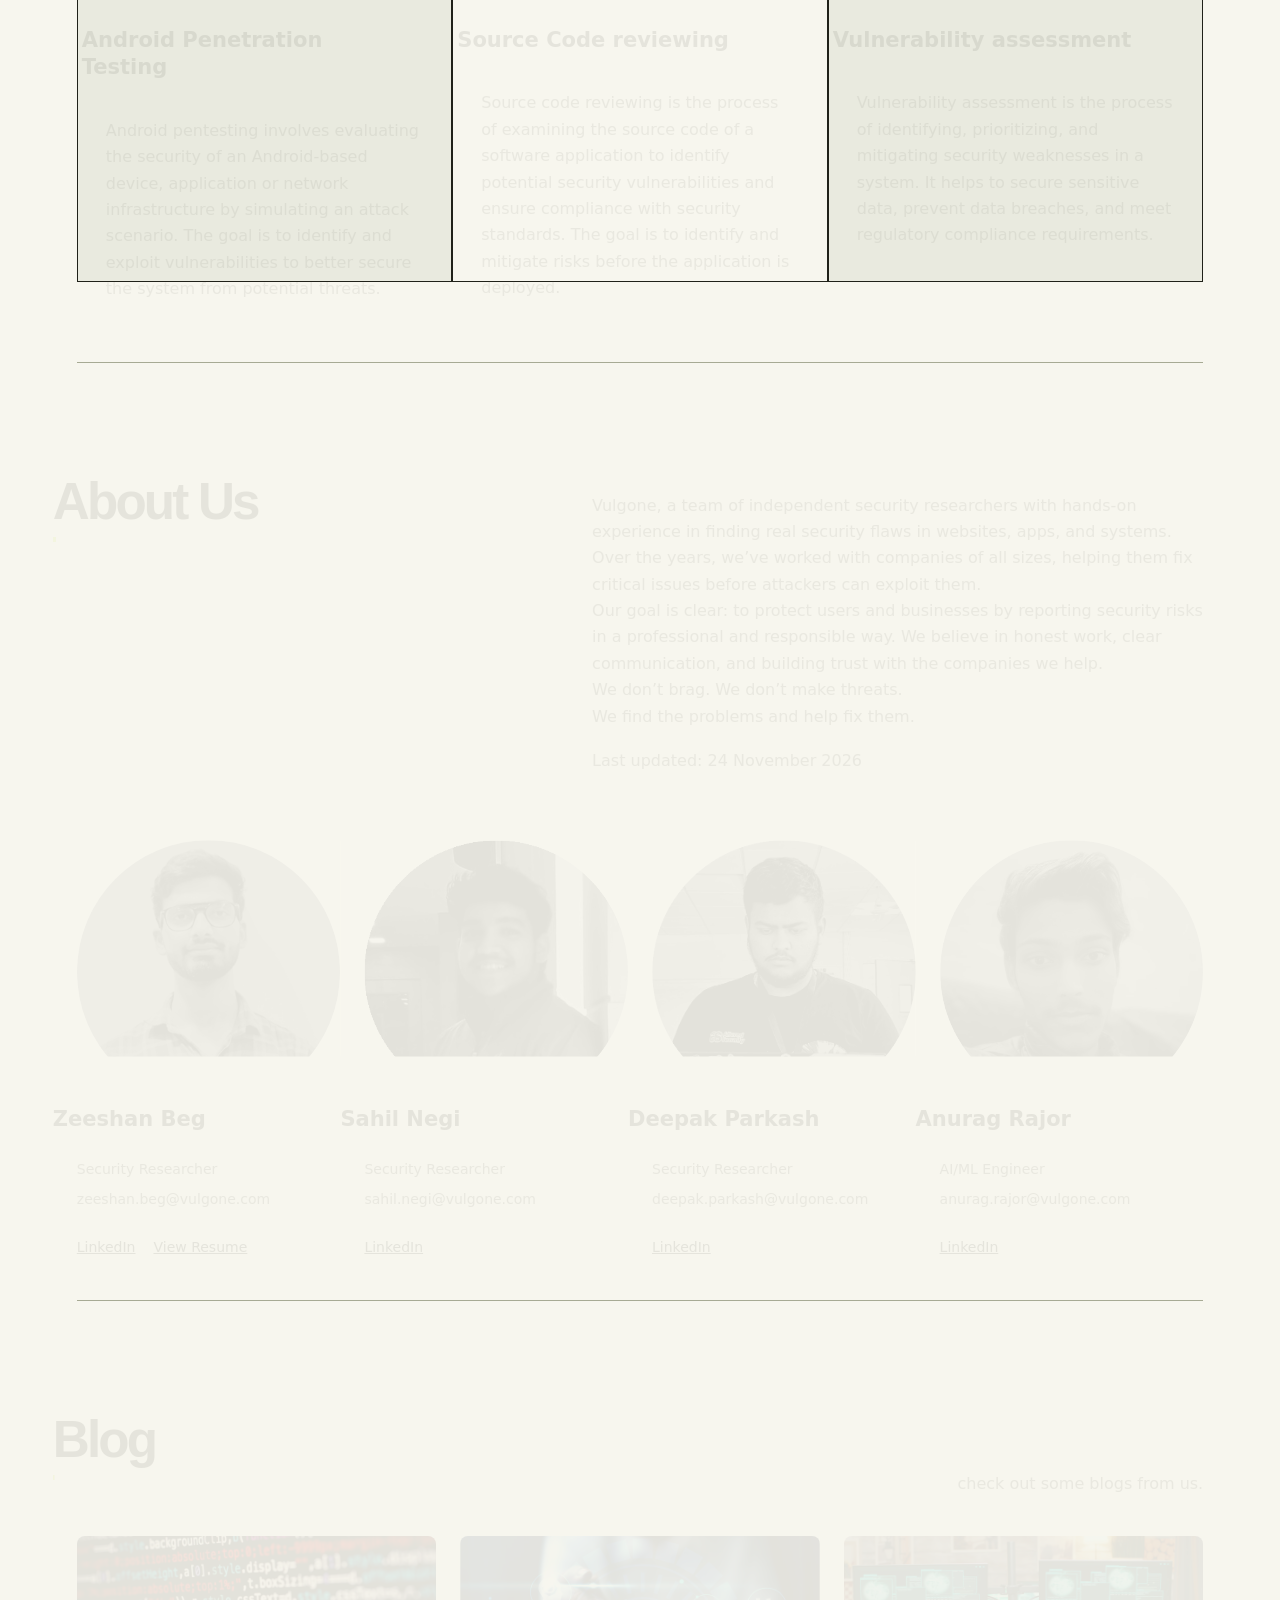
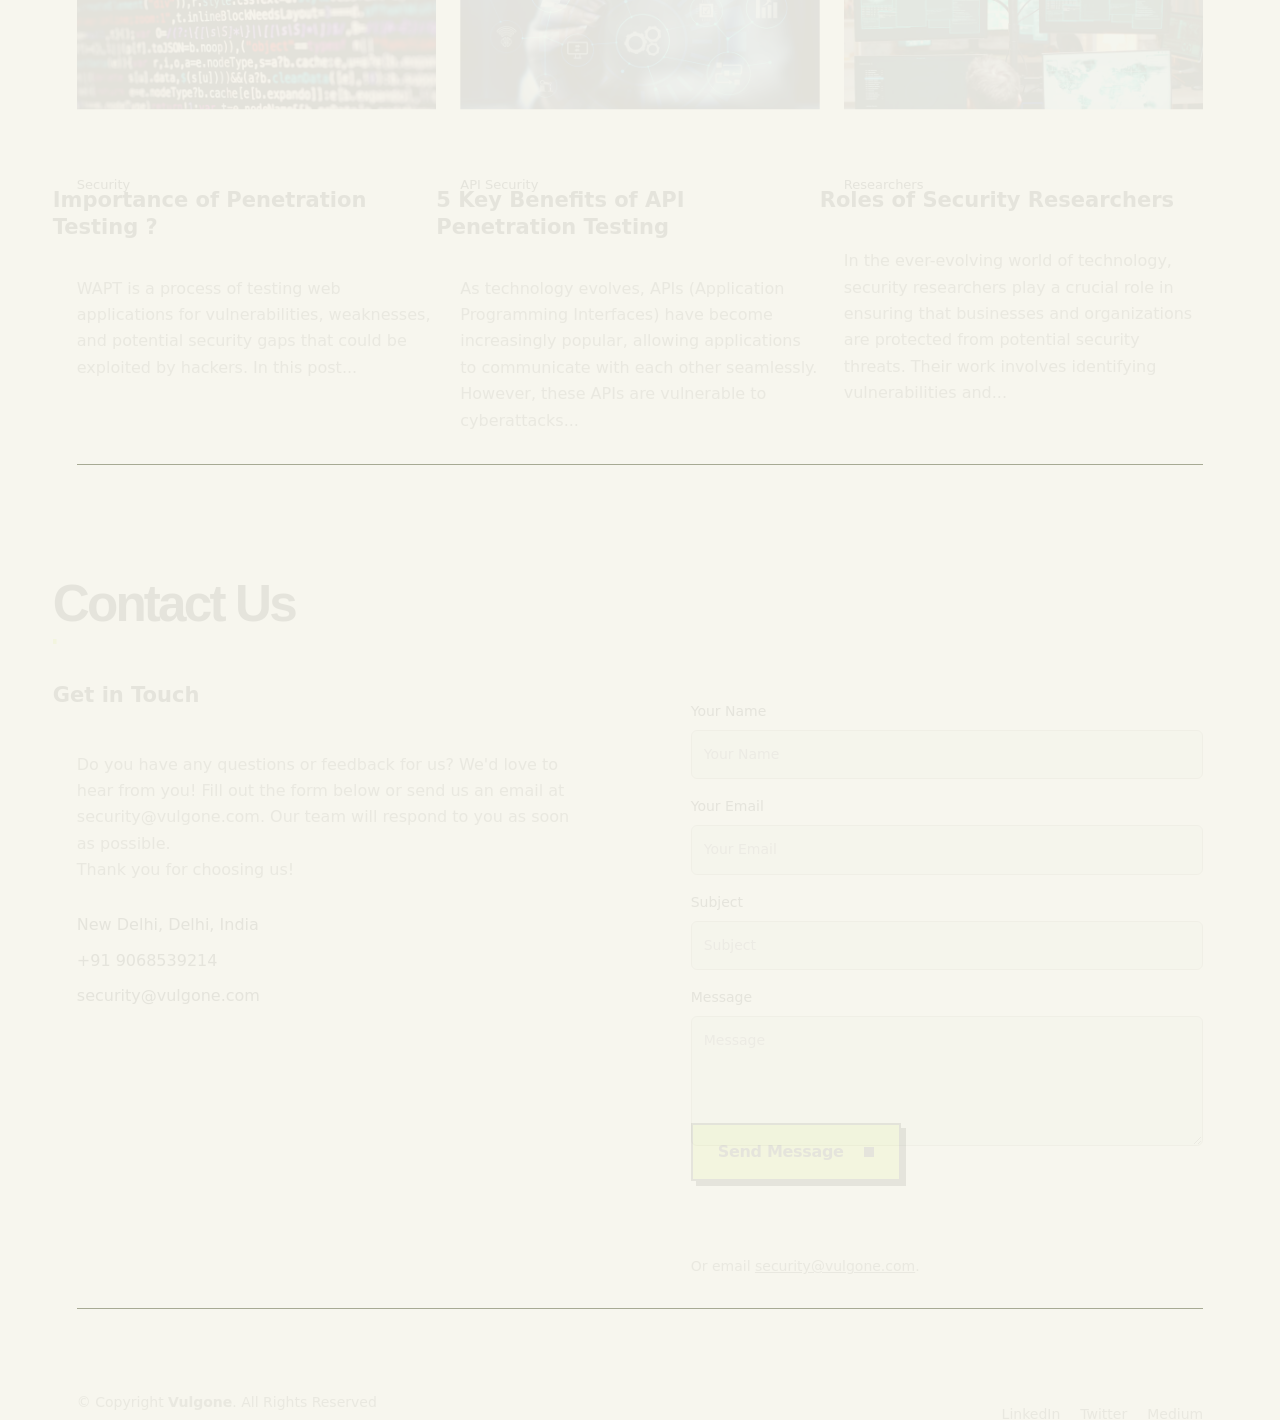
==== commit 6fa7aaf3: "Launch Kinetic website with corrected portraits and production contact form" ====
--- a/index.html
+++ b/index.html
@@ -1,587 +1,90 @@
-<!DOCTYPE html>
-<html lang="en">
-<head>
-  <meta charset="utf-8">
-  <title>Vulgone</title>
-  <meta content="width=device-width, initial-scale=1.0" name="viewport">
-  <meta content="" name="keywords">
-  <meta content="" name="description">
-<script src="https://scripts.luigisbox.tech/LBX-1069397.js"></script>
-  <!-- Favicons -->
-  <link rel="icon" href="img/favicon.ico">
-
-  <!-- Bootstrap CSS File -->
-  <link href="lib/bootstrap/css/bootstrap.min.css" rel="stylesheet">
-
-  <!-- Libraries CSS Files -->
-  <link href="lib/font-awesome/css/font-awesome.min.css" rel="stylesheet">
-  <link href="lib/animate/animate.min.css" rel="stylesheet">
-  <link href="lib/ionicons/css/ionicons.min.css" rel="stylesheet">
-  <link href="lib/owlcarousel/assets/owl.carousel.min.css" rel="stylesheet">
-
-
-  <!-- Main Stylesheet File -->
-  <link href="css/style.css" rel="stylesheet">
-<script type="application/ld+json">
-{
-  "@context": "https://schema.org",
-  "@type": "WebPage",
-  "@id": "https://dracula74644.github.io/#webpage",
-  "url": "https://dracula74644.github.io/",
-  "name": "Dracula – Bug Bounty Hunter Portfolio",
-  "description": "Personal portfolio of Dracula, a bug bounty hunter and security researcher.",
-  "datePublished": "2024-01-01",
-  "dateModified": "2026-01-03",
-  "inLanguage": "en"
-}
-</script>
-<script src="https://scripts.luigisbox.tech/LBX-1067986.js"></script>
-  <script src="https://scripts.luigisbox.tech/LBX-1067579.js"></script>
-
-  <script>
-luigis('autocomplete', {
-  input: '#search'
-});
-</script>
-</head>
-
-<body id="page-top">
-
-  <!--/ Nav Star /-->
-  <nav class="navbar navbar-b navbar-trans navbar-expand-md fixed-top" id="mainNav">
-    <div class="container">
-      <a class="navbar-brand js-scroll" href="#page-top">Vulgone</a>
-      <button class="navbar-toggler collapsed" type="button" data-toggle="collapse" data-target="#navbarDefault"
-        aria-controls="navbarDefault" aria-expanded="false" aria-label="Toggle navigation">
-        <span></span>
-        <span></span>
-        <span></span>
-      </button>
-      <div class="navbar-collapse collapse justify-content-end" id="navbarDefault">
-        <ul class="navbar-nav">
-          <li class="nav-item">
-            <a class="nav-link js-scroll active" href="#home">Home</a>
-          </li>
-          <li class="nav-item">
-            <a class="nav-link js-scroll" href="#about">About</a>
-          </li>
-          <li class="nav-item">
-            <a class="nav-link js-scroll" href="#service">Services</a>
-          </li>
-          <li class="nav-item">
-            <a class="nav-link js-scroll" href="#work">Work</a>
-          </li>
-          <li class="nav-item">
-            <a class="nav-link js-scroll" href="#blog">Blog</a>
-          </li>
-          <li class="nav-item">
-            <a class="nav-link js-scroll" href="#contact">Contact</a>
-          </li>
-        </ul>
-      </div>
-    </div>
-  </nav>
-  <!--/ Nav End /-->
-  <!--/ Intro Skew Star /-->
-  <div id="home" class="intro route bg-image" style="background-image: url(img/intro-bg.jpg)">
-    <div class="overlay-itro"></div>
-    <div class="intro-content display-table">
-      <div class="table-cell">
-        <div class="container">
-          <!--<p class="display-6 color-d">Hello, world!</p>-->
-          <h1 class="intro-title mb-4">We're Vulgone</h1>
-          <p class="intro-subtitle"><span class="text-slider-items">Security Researchers,Bug Bounty Hunters,Penetration Testers,CTF Players</span><strong class="text-slider"></strong></p>
-          <!-- <p class="pt-3"><a class="btn btn-primary btn js-scroll px-4" href="#about" role="button">Learn More</a></p> -->
-        </div>
-      </div>
-    </div>
-  </div>
-  <!--/ Intro Skew End /-->
-
-   <section id="about" class="about-mf sect-pt4 route">
-    <div class="container">
-      <div class="row">
-        <div class="col-sm-12">
-          <div class="box-shadow-full">
-            <div class="row">
-              <div class="col-md-6">
-                <div class="row">
-                  <div class="col-sm-6 col-md-5">
-                    <div class="about-img">
-                      <img src="img/zeeshan.png" class="img-fluid rounded b-shadow-a" alt="">
-                    </div>
-                  </div>
-                  <div class="col-sm-6 col-md-7">
-                    <div class="about-info">
-                      <p><span class="title-s">Name: </span> <span>Zeeshan Beg</span></p>
-                      <p><span class="title-s">Profile: </span> <span>Security Researcher</span></p>
-                      <p><span class="title-s">Email: </span> <span>zeeshan.beg@vulgone.com</span></p>
-                      <p><span class="title-s"><a href="https://linkedin.com/in/dracula74644"><img src="img/LI-Logo.png" height="20px" width=90px"></a></span></p>
-                    </div>
-                  </div>
-                </div>
-                  <a href="img/Zeeshan Beg .pdf"><button class="cv">View Resume</button></a>
-                  
-              </div>
-
-              <div class="col-md-6">
-                <div class="row">
-                  <div class="col-sm-6 col-md-5">
-                    <div class="about-img">
-                      <img src="img/sahil.png" class="img-fluid rounded b-shadow-a" alt="">
-                    </div>
-                  </div>
-                  <div class="col-sm-6 col-md-7">
-                    <div class="about-info">
-                      <p><span class="title-s">Name: </span> <span>Sahil Negi</span></p>
-                      <p><span class="title-s">Profile: </span> <span>Security Researcher</span></p>
-                      <p><span class="title-s">Email: </span> <span>sahil.negi@vulgone.com</span></p>
-                      <p><span class="title-s"><a href="https://www.linkedin.com/in/sahil-negi-2b2915249/"><img src="img/LI-Logo.png" height="20px" width=90px"></a></span></p>
-                    </div>
-                  </div>
-                </div>
-               
-                  
-              </div>
-
-                            <div class="col-md-6">
-                              <br><br>
-                <div class="row">
-                  <div class="col-sm-6 col-md-5">
-                    <div class="about-img">
-                      <img src="img/deepak.png" class="img-fluid rounded b-shadow-a" alt="">
-                    </div>
-                  </div>
-                  <div class="col-sm-6 col-md-7">
-                    <div class="about-info">
-                      <p><span class="title-s">Name: </span> <span>Deepak Parkash</span></p>
-                      <p><span class="title-s">Profile: </span> <span>Security Researcher</span></p>
-                      <p><span class="title-s">Email: </span> <span>deepak.parkash@vulgone.com</span></p>
-                      <p><span class="title-s"><a href="https://www.linkedin.com/in/deepakparkash/"><img src="img/LI-Logo.png" height="20px" width=90px"></a></span></p>
-                      
-                    </div>
-                  </div>
-                </div>
-<br><br>
-                                <div class="row">
-                  <div class="col-sm-6 col-md-5">
-                    <div class="about-img">
-                      <img src="img/anurag.png" class="img-fluid rounded b-shadow-a" alt="">
-                    </div>
-                  </div>
-                  <div class="col-sm-6 col-md-7">
-                    <div class="about-info">
-                      <p><span class="title-s">Name: </span> <span>Anurag Rajor</span></p>
-                      <p><span class="title-s">Profile: </span> <span>AI/ML Engineer</span></p>
-                      <p><span class="title-s">Email: </span> <span>anurag.rajor@vulgone.com</span></p>
-                      <p><span class="title-s"><a href="https://www.linkedin.com/in/anurag0809/"><img src="img/LI-Logo.png" height="20px" width=90px"></a></span></p>
-                      
-                    </div>
-                  </div>
-                </div>
-                 
-                  
-              </div>
-
-              
-              <div class="col-md-6">
-                <div class="about-me pt-4 pt-md-0">
-                  <div class="title-box-2">
-                    <h5 class="title-left">
-                      About Us
-                    </h5>
-                  </div>
-                  <p class="lead" >
-                    Vulgone, a team of independent security researchers with hands-on experience in finding real security flaws in websites, apps, and systems. Over the years, we’ve worked with companies of all sizes, helping them fix critical issues before attackers can exploit them.
-
-<br>Our goal is clear: to protect users and businesses by reporting security risks in a professional and responsible way. We believe in honest work, clear communication, and building trust with the companies we help.
-<br>
-We don’t brag. We don’t make threats.<br>
-We find the problems and help fix them.
-                  </p>
-                  <p>Last updated: 4 April 2026</p>
-
-                </div>
-              </div>
-            </div>
-          </div>
-        </div>
-      </div>
-    </div>
-  </section>
-
-  <!--/ Section Services Star /-->
-  <section id="service" class="services-mf route">
-    <div class="container">
-      <div class="row">
-        <div class="col-sm-12">
-          <div class="title-box text-center">
-            <h3 class="title-a">
-              Services
-            </h3>
-            <p class="subtitle-a">
-              We are available with these services.
-            </p>
-            <div class="line-mf"></div>
-          </div>
-        </div>
-      </div>
-      <div class="row">
-        <div class="col-md-4">
-          <div class="service-box">
-            <div class="service-ico">
-              <span class="ico-circle"><i class="ion-monitor"></i></span>
-            </div>
-            <div class="service-content">
-              <h2 class="s-title">Web Application Penetration Testing</h2>
-              <p class="s-description text-center">
-                Web application penetration testing is a process of evaluating the security of a web application
-                by simulating an attack. The goal is to identify vulnerabilities and provide recommendations to
-                enhance the security of the application.
-              </p>
-            </div>
-          </div>
-        </div>
-        <div class="col-md-4">
-          <div class="service-box">
-            <div class="service-ico">
-              <span class="ico-circle"><i class="ion-code-working"></i></span>
-            </div>
-            <div class="service-content">
-              <h2 class="s-title">Network Penetration Testing</h2>
-              <p class="s-description text-center">
-              Network penetration testing involves testing the security of a network infrastructure, including
-              routers, switches, and firewalls, to identify vulnerabilities and potential points of attack.
-              The goal is to determine if unauthorized access can be gained and to prevent malicious actors 
-              from compromising sensitive data and systems.
-              </p>
-            </div>
-          </div>
-        </div>
-        <div class="col-md-4">
-          <div class="service-box">
-            <div class="service-ico">
-              <span class="ico-circle"><i class="ion-camera"></i></span>
-            </div>
-            <div class="service-content">
-              <h2 class="s-title">API Penetration Testing</h2>
-              <p class="s-description text-center">
-              API Penetration Testing is a process of identifying security vulnerabilities in Application 
-              Programming Interfaces (APIs) that allow communication between software systems. This testing 
-              helps ensure that the APIs are secure and protected against attacks such as unauthorized access, 
-              data manipulation, and other security threats.
-              </p>
-            </div>
-          </div>
-        </div>
-        <div class="col-md-4">
-          <div class="service-box">
-            <div class="service-ico">
-              <span class="ico-circle"><i class="ion-android-phone-portrait"></i></span>
-            </div>
-            <div class="service-content">
-              <h2 class="s-title">Android Penetration Testing</h2>
-              <p class="s-description text-center">
-              Android pentesting involves evaluating the security of an Android-based device, application or 
-              network infrastructure by simulating an attack scenario. The goal is to identify and exploit 
-              vulnerabilities to better secure the system from potential threats.
-              </p>
-            </div>
-          </div>
-        </div>
-        <div class="col-md-4">
-          <div class="service-box">
-            <div class="service-ico">
-              <span class="ico-circle"><i class="ion-paintbrush"></i></span>
-            </div>
-            <div class="service-content">
-              <h2 class="s-title">Source Code reviewing</h2>
-              <p class="s-description text-center">
-              Source code reviewing is the process of examining the source code of a software application to 
-              identify potential security vulnerabilities and ensure compliance with security standards. 
-              The goal is to identify and mitigate risks before the application is deployed.
-              </p>
-            </div>
-          </div>
-        </div>
-        <div class="col-md-4">
-          <div class="service-box">
-            <div class="service-ico">
-              <span class="ico-circle"><i class="ion-stats-bars"></i></span>
-            </div>
-            <div class="service-content">
-              <h2 class="s-title">Vulnerability assessment</h2>
-              <p class="s-description text-center">
-              Vulnerability assessment is the process of identifying, prioritizing, and mitigating security weaknesses 
-              in a system. It helps to secure sensitive data, prevent data breaches, and meet regulatory compliance 
-              requirements.
-              </p>
-            </div>
-          </div>
-        </div>
-      </div>
-    </div>
-  </section>
-  <!--/ Section Services End /-->
-
-  <div class="section-counter paralax-mf bg-image" style="background-image: url(img/counters-bg.jpg)">
-    <div class="overlay-mf"></div>
-    <div class="container">
-      <div class="row">
-        <div class="col-sm-3 col-lg-3">
-          <div class="counter-box">
-            <div class="counter-ico">
-              <span class="ico-circle"><i class="ion-checkmark-round"></i></span>
-            </div>
-            <div class="counter-num">
-              <p class="counter">80</p><span>+</span>
-              <span class="counter-text">WORKS COMPLETED</span>
-            </div>
-          </div>
-        </div>
-        <div class="col-sm-3 col-lg-3">
-          <div class="counter-box pt-4 pt-md-0">
-            <div class="counter-ico">
-              <span class="ico-circle"><i class="ion-ios-calendar-outline"></i></span>
-            </div>
-            <div class="counter-num">
-              <p class="counter">2.5</p><span>+</span>
-              <span class="counter-text">YEARS OF EXPERIENCE</span>
-            </div>
-          </div>
-        </div>
-        <div class="col-sm-3 col-lg-3">
-          <div class="counter-box pt-4 pt-md-0">
-            <div class="counter-ico">
-              <span class="ico-circle"><i class="ion-ios-people"></i></span>
-            </div>
-            <div class="counter-num">
-              <p class="counter">70</p><span>+</span>
-              <span class="counter-text">TOTAL CLIENTS</span>
-            </div>
-          </div>
-        </div>
-        <div class="col-sm-3 col-lg-3">
-          <div class="counter-box pt-4 pt-md-0">
-            <div class="counter-ico">
-              <span class="ico-circle"><i class="ion-ribbon-a"></i></span>
-            </div>
-            <div class="counter-num">
-              <p class="counter">40</p><span>+</span>
-              <span class="counter-text">BADGES</span>
-            </div>
-          </div>
-        </div>
-      </div>
-    </div>
-  </div>
-
-  <!--/ Section Blog Star /-->
-  <section id="blog" class="blog-mf sect-pt4 route">
-    <div class="container">
-      <div class="row">
-        <div class="col-sm-12">
-          <div class="title-box text-center">
-            <h3 class="title-a">
-              Blog
-            </h3>
-            <p class="subtitle-a">
-              check out some blogs from us.
-            </p>
-            <div class="line-mf"></div>
-          </div>
-        </div>
-      </div>
-      <div class="row">
-        <div class="col-md-4">
-          <div class="card card-blog">
-            <div class="card-img">
-              <a href="https://draculalab.blogspot.com/2023/02/why-web-application-penetration-testing.html"><img src="img/post-1.jpg" alt="" class="img-fluid"></a>
-            </div>
-            <div class="card-body">
-              <div class="card-category-box">
-                <div class="card-category">
-                  <h6 class="category">Security</h6>
-                </div>
-              </div>
-              <h3 class="card-title"><a href="https://draculalab.blogspot.com/2023/02/why-web-application-penetration-testing.html">Importance of Penetration Testing ?</a></h3>
-              <p class="card-description">
-                WAPT is a process of testing web applications for vulnerabilities, weaknesses, and potential 
-                security gaps that could be exploited by hackers. In this post...
-              </p>
-            </div>
-
-          </div>
-        </div>
-        <div class="col-md-4">
-          <div class="card card-blog">
-            <div class="card-img">
-              <a href="https://draculaa.medium.com/5-key-benefits-of-api-penetration-testing-db3ad8c30f6"><img src="img/post-2.jpg" alt="" class="img-fluid"></a>
-            </div>
-            <div class="card-body">
-              <div class="card-category-box">
-                <div class="card-category">
-                  <h6 class="category">API Security</h6>
-                </div>
-              </div>
-              <h3 class="card-title"><a href="https://draculaa.medium.com/5-key-benefits-of-api-penetration-testing-db3ad8c30f6">5 Key Benefits of API Penetration Testing</a></h3>
-              <p class="card-description">
-                As technology evolves, APIs (Application Programming Interfaces) have become increasingly popular, 
-                allowing applications to communicate with each other seamlessly. However, these APIs are vulnerable 
-                to cyberattacks...
-              </p>
-            </div>
-
-          </div>
-        </div>
-        <div class="col-md-4">
-          <div class="card card-blog">
-            <div class="card-img">
-              <a href="https://role-of-researchers.blogspot.com/2023/02/role-of-security-researchers.html"><img src="img/post-3.jpg" alt="" class="img-fluid"></a>
-            </div>
-            <div class="card-body">
-              <div class="card-category-box">
-                <div class="card-category">
-                  <h6 class="category">Researchers</h6>
-                </div>
-              </div>
-              <h3 class="card-title"><a href="https://role-of-researchers.blogspot.com/2023/02/role-of-security-researchers.html">Roles of Security Researchers</a></h3>
-              <p class="card-description">
-                In the ever-evolving world of technology, security researchers play a crucial role in ensuring that 
-                businesses and organizations are protected from potential security threats. Their work involves 
-                identifying vulnerabilities and...
-              </p>
-            </div>
-
-            </div>
-          </div>
-        </div>
-      </div>
-    </div>
-  </section>
-  <!--/ Section Blog End /-->
-
-  <!--/ Section Contact-Footer Star /-->
-  <section class="paralax-mf footer-paralax bg-image sect-mt4 route" style="background-image: url(img/overlay-bg.jpg)">
-    <div class="overlay-mf"></div>
-    <div class="container">
-      <div class="row">
-        <div class="col-sm-12">
-          <div class="contact-mf">
-            <div id="contact" class="box-shadow-full">
-              <div class="row">
-                <div class="col-md-6">
-                  <div class="title-box-2">
-                    <h5 class="title-left">
-                      Contact Us
-                    </h5>
-                  </div>
-                  <div>
-                      <form action="https://formspree.io/f/mqkopjqo" method="post" role="form" class="contactForm">
-                      <div id="sendmessage">Your message has been sent. Thank you!</div>
-                      <div id="errormessage"></div>
-                      <div class="row">
-                        <div class="col-md-12 mb-3">
-                          <div class="form-group">
-                            <input type="text" name="name" class="form-control" id="name" placeholder="Your Name" data-rule="minlen:4" data-msg="Please enter at least 4 chars" />
-                            <div class="validation"></div>
-                          </div>
-                        </div>
-                        <div class="col-md-12 mb-3">
-                          <div class="form-group">
-                            <input type="email" class="form-control" name="email" id="email" placeholder="Your Email" data-rule="email" data-msg="Please enter a valid email" />
-                            <div class="validation"></div>
-                          </div>
-                        </div>
-                        <div class="col-md-12 mb-3">
-                            <div class="form-group">
-                              <input type="text" class="form-control" name="subject" id="subject" placeholder="Subject" data-rule="minlen:4" data-msg="Please enter at least 8 chars of subject" />
-                              <div class="validation"></div>
-                            </div>
-                        </div>
-                        <div class="col-md-12 mb-3">
-                          <div class="form-group">
-                            <textarea class="form-control" name="message" rows="5" data-rule="required" data-msg="Please write something for us" placeholder="Message"></textarea>
-                            <div class="validation"></div>
-                          </div>
-                        </div>
-                        <div class="col-md-12">
-                          <button type="submit" class="button button-a button-big button-rouded">Send Message</button>
-                        </div>
-                      </div>
-                    </form>
-                  </div>
-                </div>
-                <div class="col-md-6">
-                  <div class="title-box-2 pt-4 pt-md-0">
-                    <h5 class="title-left">
-                      Get in Touch
-                    </h5>
-                  </div>
-                  <div class="more-info">
-                    <p class="lead">
-                      Do you have any questions or feedback for us? We'd love to hear from you! Fill out the 
-                      form below or send us an email at security@vulgone.com. Our team will respond to you as 
-                      soon as possible.<br>
-                      Thank you for choosing us!
-                    </p>
-                    <ul class="list-ico">
-                      <li><span class="ion-ios-location"></span> New Delhi, Delhi, India</li>
-                      <li><span class="ion-ios-telephone"></span> +91 9068539214</li>
-                      <li><span class="ion-email"></span> security@vulgone.com</li>
-                    </ul>
-                  </div>
-                  <div class="socials">
-                    <ul>
-                      <li><a href="https://www.linkedin.com/in/dracula74644"><span class="ico-circle"><i class="ion-social-facebook"></i></span></a></li>
-                      <li><a href="https://twitter.com/Zeeshan87018094"><span class="ico-circle"><i class="ion-social-twitter"></i></span></a></li>
-                      <li><a href="https://draculaa.medium.com/"><span class="ico-circle"><i class="ion-social-pinterest"></i></span></a></li>
-                    </ul>
-                  </div>
-                </div>
-              </div>
-            </div>
-          </div>
-        </div>
-      </div>
-    </div>
-    <footer>
-      <div class="container">
-        <div class="row">
-          <div class="col-sm-12">
-            <div class="copyright-box">
-              <p class="copyright">&copy; Copyright <strong>Vulgone</strong>. All Rights Reserved</p>
-              <div class="credits">
-                Designed by <a href="https://bootstrapmade.com/">BootstrapMade</a>
-              </div>
-            </div>
-          </div>
-        </div>
-      </div>
-    </footer>
-  </section>
-  <!--/ Section Contact-footer End /-->
-
-  <a href="#" class="back-to-top"><i class="fa fa-chevron-up"></i></a>
-  <div id="preloader"></div>
-
-  <!-- JavaScript Libraries -->
-  <script src="lib/jquery/jquery.min.js"></script>
-  <script src="lib/jquery/jquery-migrate.min.js"></script>
-  <script src="lib/popper/popper.min.js"></script>
-  <script src="lib/bootstrap/js/bootstrap.min.js"></script>
-  <script src="lib/easing/easing.min.js"></script>
-  <script src="lib/counterup/jquery.waypoints.min.js"></script>
-  <script src="lib/counterup/jquery.counterup.js"></script>
-  <script src="lib/owlcarousel/owl.carousel.min.js"></script>
-  <script src="lib/typed/typed.min.js"></script>
-
-  <!-- Template Main Javascript File -->
-  <script src="js/main.js"></script>
-
-</body>
-</html>
-
-
-
-
+<!doctype html><html lang="en"><head>
+<meta charset="utf-8">
+<meta name="viewport" content="width=device-width,initial-scale=1"><title>Vulgone — Security Researchers</title>
+<meta name="description" content="Vulgone is a team of independent security researchers helping businesses find and fix security risks in websites, apps, and systems.">
+<meta name="theme-color" content="#c9ed38">
+<link rel="canonical" href="https://www.vulgone.com/">
+<link rel="icon" href="img/favicon.ico">
+<meta property="og:title" content="Vulgone — Security Researchers">
+<meta property="og:description" content="Independent security research and penetration testing for websites, apps, and systems.">
+<meta property="og:type" content="website">
+<meta property="og:url" content="https://www.vulgone.com/">
+<script type="application/ld+json">{"@context":"https://schema.org","@type":"WebPage","@id":"https://www.vulgone.com/#webpage","url":"https://www.vulgone.com/","name":"Vulgone — Security Researchers","dateModified":"2026-11-24","inLanguage":"en"}</script>
+<link rel="stylesheet" href="css/kinetic.css">
+<script defer src="js/vendor/gsap-3.15.0.min.js"></script>
+<script defer src="js/vendor/ScrollTrigger-3.15.0.min.js"></script>
+<script defer src="js/kinetic-motion.js"></script>
+<script defer src="js/kinetic-contact.js"></script>
+</head><body class="c7"><div class="scroll-progress" aria-hidden="true"></div><div class="page"><a class="skip" href="#home">Skip to content</a>
+<header class="nav"><a class="brand" href="#home">Vulgone</a><nav class="links" aria-label="Main navigation"><a href="#home">Home</a><a href="#about">About</a><a href="#service">Services</a><a href="#work">Work</a><a href="#blog">Blog</a><a href="#contact">Contact</a></nav><details class="mobile-nav"><summary>Menu</summary><div><a href="#home">Home</a><a href="#about">About</a><a href="#service">Services</a><a href="#work">Work</a><a href="#blog">Blog</a><a href="#contact">Contact</a></div></details></header>
+<main>
+<section class="hero" id="home"><div class="hero-copy"><p class="eyebrow">Security Researchers</p><h1><span class="intro-lead">We're </span><span class="intro-name">Vulgone</span></h1><p class="roles">Security Researchers · Bug Bounty Hunters · Penetration Testers</p><div class="actions"><a class="button" href="#contact">Contact Us</a><a class="button secondary" href="#service">Services</a></div></div><p class="hero-note">We don’t brag. We don’t make threats.<br>We find the problems and help fix them.</p>
+</section>
+<section class="stats" id="work" aria-label="Work"><div class="stat"><strong>80+</strong><span>WORKS COMPLETED</span></div><div class="stat"><strong>2.5+</strong><span>YEARS OF EXPERIENCE</span></div><div class="stat"><strong>70+</strong><span>TOTAL CLIENTS</span></div><div class="stat"><strong>40+</strong><span>BADGES</span></div>
+</section>
+<section class="section" id="service"><div class="heading"><h2>Services</h2><p>We are available with these services.</p></div><div class="service-grid">
+<article class="service"><span class="symbol" aria-hidden="true">⌘</span><h3>Web Application Penetration Testing</h3><p>Web application penetration testing is a process of evaluating the security of a web application
+                by simulating an attack. The goal is to identify vulnerabilities and provide recommendations to
+                enhance the security of the application.</p>
+</article>
+<article class="service"><span class="symbol" aria-hidden="true">◎</span><h3>Network Penetration Testing</h3><p>Network penetration testing involves testing the security of a network infrastructure, including
+              routers, switches, and firewalls, to identify vulnerabilities and potential points of attack.
+              The goal is to determine if unauthorized access can be gained and to prevent malicious actors
+              from compromising sensitive data and systems.</p>
+</article>
+<article class="service"><span class="symbol" aria-hidden="true">⟷</span><h3>API Penetration Testing</h3><p>API Penetration Testing is a process of identifying security vulnerabilities in Application
+              Programming Interfaces (APIs) that allow communication between software systems. This testing
+              helps ensure that the APIs are secure and protected against attacks such as unauthorized access,
+              data manipulation, and other security threats.</p>
+</article>
+<article class="service"><span class="symbol" aria-hidden="true">▣</span><h3>Android Penetration Testing</h3><p>Android pentesting involves evaluating the security of an Android-based device, application or
+              network infrastructure by simulating an attack scenario. The goal is to identify and exploit
+              vulnerabilities to better secure the system from potential threats.</p>
+</article>
+<article class="service"><span class="symbol" aria-hidden="true">〈/〉</span><h3>Source Code reviewing</h3><p>Source code reviewing is the process of examining the source code of a software application to
+              identify potential security vulnerabilities and ensure compliance with security standards.
+              The goal is to identify and mitigate risks before the application is deployed.</p>
+</article>
+<article class="service"><span class="symbol" aria-hidden="true">◇</span><h3>Vulnerability assessment</h3><p>Vulnerability assessment is the process of identifying, prioritizing, and mitigating security weaknesses
+              in a system. It helps to secure sensitive data, prevent data breaches, and meet regulatory compliance
+              requirements.</p>
+</article></div>
+</section>
+<section class="section" id="about"><div class="about-copy"><h2>About Us</h2><div><p>
+                    Vulgone, a team of independent security researchers with hands-on experience in finding real security flaws in websites, apps, and systems. Over the years, we’ve worked with companies of all sizes, helping them fix critical issues before attackers can exploit them.
+
+<br>Our goal is clear: to protect users and businesses by reporting security risks in a professional and responsible way. We believe in honest work, clear communication, and building trust with the companies we help.
+<br>
+We don’t brag. We don’t make threats.<br>
+We find the problems and help fix them.
+                  </p><p>Last updated: <time datetime="2026-11-24">24 November 2026</time></p></div></div><div class="team">
+<article class="person"><img width="400" height="400" loading="lazy" decoding="async" class="portrait" src="img/zeeshan.png" alt="Zeeshan Beg"><h3>Zeeshan Beg</h3><p>Security Researcher</p><p><a href="mailto:zeeshan.beg@vulgone.com">zeeshan.beg@vulgone.com</a></p><div class="profilelinks"><a href="https://linkedin.com/in/dracula74644" target="_blank" rel="noopener" aria-label="Zeeshan Beg on LinkedIn">LinkedIn</a><a href="https://www.vulgone.com/img/Zeeshan%20Beg%20.pdf" target="_blank" rel="noopener">View Resume</a></div>
+</article>
+<article class="person"><img width="400" height="400" loading="lazy" decoding="async" class="portrait" src="img/sahil.png" alt="Sahil Negi"><h3>Sahil Negi</h3><p>Security Researcher</p><p><a href="mailto:sahil.negi@vulgone.com">sahil.negi@vulgone.com</a></p><div class="profilelinks"><a href="https://www.linkedin.com/in/sahil-negi-2b2915249/" target="_blank" rel="noopener" aria-label="Sahil Negi on LinkedIn">LinkedIn</a></div>
+</article>
+<article class="person"><img width="400" height="400" loading="lazy" decoding="async" class="portrait" src="img/deepak.png" alt="Deepak Parkash"><h3>Deepak Parkash</h3><p>Security Researcher</p><p><a href="mailto:deepak.parkash@vulgone.com">deepak.parkash@vulgone.com</a></p><div class="profilelinks"><a href="https://www.linkedin.com/in/deepakparkash/" target="_blank" rel="noopener" aria-label="Deepak Parkash on LinkedIn">LinkedIn</a></div>
+</article>
+<article class="person"><img width="400" height="400" loading="lazy" decoding="async" class="portrait" src="img/anurag.png" alt="Anurag Rajor"><h3>Anurag Rajor</h3><p>AI/ML Engineer</p><p><a href="mailto:anurag.rajor@vulgone.com">anurag.rajor@vulgone.com</a></p><div class="profilelinks"><a href="https://www.linkedin.com/in/anurag0809/" target="_blank" rel="noopener" aria-label="Anurag Rajor on LinkedIn">LinkedIn</a></div>
+</article></div>
+</section>
+<section class="section" id="blog"><div class="heading"><h2>Blog</h2><p>check out some blogs from us.</p></div><div class="blog-grid">
+<article class="blog"><img src="img/kinetic-post-1.jpg" alt=""><div><p class="category">Security</p><h3><a href="https://draculalab.blogspot.com/2023/02/why-web-application-penetration-testing.html" target="_blank" rel="noopener">Importance of Penetration Testing ?</a></h3><p>WAPT is a process of testing web applications for vulnerabilities, weaknesses, and potential
+                security gaps that could be exploited by hackers. In this post...</p></div>
+</article>
+<article class="blog"><img src="img/kinetic-post-2.jpg" alt=""><div><p class="category">API Security</p><h3><a href="https://draculaa.medium.com/5-key-benefits-of-api-penetration-testing-db3ad8c30f6" target="_blank" rel="noopener">5 Key Benefits of API Penetration Testing</a></h3><p>As technology evolves, APIs (Application Programming Interfaces) have become increasingly popular,
+                allowing applications to communicate with each other seamlessly. However, these APIs are vulnerable
+                to cyberattacks...</p></div>
+</article>
+<article class="blog"><img src="img/kinetic-post-3.jpg" alt=""><div><p class="category">Researchers</p><h3><a href="https://role-of-researchers.blogspot.com/2023/02/role-of-security-researchers.html" target="_blank" rel="noopener">Roles of Security Researchers</a></h3><p>In the ever-evolving world of technology, security researchers play a crucial role in ensuring that
+                businesses and organizations are protected from potential security threats. Their work involves
+                identifying vulnerabilities and...</p></div>
+</article></div>
+</section>
+<section class="section" id="contact"><div class="heading"><h2>Contact Us</h2></div><div class="contact-grid"><div class="contact-copy"><h3>Get in Touch</h3><p>
+                      Do you have any questions or feedback for us? We'd love to hear from you! Fill out the
+                      form below or send us an email at security@vulgone.com. Our team will respond to you as
+                      soon as possible.<br>
+                      Thank you for choosing us!
+                    </p><address>New Delhi, Delhi, India<br><a href="tel:+919068539214">+91 9068539214</a><br><a href="mailto:security@vulgone.com">security@vulgone.com</a></address></div><form class="form" action="https://formspree.io/f/mqkopjqo" method="post"><label>Your Name<input type="text" name="name" autocomplete="name" placeholder="Your Name" required></label><label>Your Email<input type="email" name="email" autocomplete="email" placeholder="Your Email" required></label><label>Subject<input type="text" name="subject" placeholder="Subject" required></label><label>Message<textarea name="message" placeholder="Message" required></textarea></label><button class="button" type="submit">Send Message</button><p class="feedback" role="status" aria-live="polite">Or email <a href="mailto:security@vulgone.com">security@vulgone.com</a>.</p></form></div>
+</section>
+<footer><p>© Copyright <strong>Vulgone</strong>. All Rights Reserved<br>Designed by <a href="https://bootstrapmade.com/">BootstrapMade</a></p><div class="socials"><a href="https://www.linkedin.com/in/dracula74644" target="_blank" rel="noopener">LinkedIn</a><a href="https://twitter.com/Zeeshan87018094" target="_blank" rel="noopener">Twitter</a><a href="https://draculaa.medium.com/" target="_blank" rel="noopener">Medium</a></div></footer></main></div></body></html>
--- a/css/kinetic.css
+++ b/css/kinetic.css
@@ -0,0 +1,66 @@
+:root{--bg:#f7f6ee;--ink:#202119;--muted:#56564b;--accent:#c9ed38;--panel:#e9eadf;--line:#a7aa94;--display:Arial,sans-serif;--on:#202119}*{box-sizing:border-box}html{scroll-behavior:smooth}body{margin:0;font-family:system-ui,sans-serif;font-size:16px;line-height:1.65}a{color:inherit;text-decoration:none}button,input,textarea{font:inherit}a:hover{text-decoration:underline;text-underline-offset:5px}a:focus-visible,button:focus-visible,input:focus-visible,textarea:focus-visible,summary:focus-visible{outline:3px solid var(--accent);outline-offset:5px}button,a.button{min-height:44px}button{cursor:pointer}.page{background:var(--bg);color:var(--ink);padding:0 6%;min-height:1000px;overflow:hidden}.skip{position:absolute;left:20px;top:-100px;padding:12px;background:var(--bg);z-index:10}.skip:focus{top:10px}.nav{display:flex;align-items:center;gap:26px;justify-content:space-between;border-bottom:1px solid var(--line);min-height:88px}.brand{font-size:26px;font-weight:750;letter-spacing:-1px}.links{display:flex;gap:24px;align-items:center;font-size:14px}.links a{min-height:44px;display:flex;align-items:center}.nav .contact-link{border:1px solid var(--line);padding:0 20px;border-radius:6px}.menu{display:none}h1,h2,h3,p{margin:0}h1,h2{font-family:var(--display);font-weight:550;line-height:1.04;letter-spacing:-.055em}h1{font-size:clamp(62px,7.5vw,116px)}h2{font-size:clamp(32px,4vw,54px)}h3{font-size:21px;line-height:1.3;font-weight:550}.hero{position:relative;padding:90px 0;display:grid;grid-template-columns:1.25fr .75fr;gap:7%;align-items:center}.eyebrow{font-size:14px;letter-spacing:.1em;text-transform:uppercase;color:var(--muted);margin-bottom:26px}.roles{font-size:17px;line-height:1.9;color:var(--muted);margin:24px 0 32px;max-width:540px}.hero h1 span{display:block;color:var(--accent)}.button{display:inline-flex;align-items:center;justify-content:center;background:var(--accent);color:var(--on);padding:13px 25px;border-radius:6px;border:1px solid transparent;font-size:16px}.actions{display:flex;gap:14px;flex-wrap:wrap}.button.secondary{background:transparent;border-color:var(--line);color:var(--ink)}.art{height:340px;position:relative;display:grid;place-items:center;isolation:isolate;background:var(--panel);border:1px solid var(--line);border-radius:16px}.art::before{content:'';position:absolute;inset:20px;background-image:linear-gradient(var(--line) 1px,transparent 1px),linear-gradient(90deg,var(--line) 1px,transparent 1px);background-size:38px 38px;opacity:.4}.art svg{width:72%;height:72%;z-index:1;stroke:var(--accent);fill:none;stroke-width:1}.art .tiny{position:absolute;bottom:18px;left:22px;font-size:14px;color:var(--muted)}.stats{display:grid;grid-template-columns:repeat(4,1fr);padding:32px 0;border-block:1px solid var(--line);gap:24px}.stat strong{font-size:40px;font-weight:500;letter-spacing:-.05em;display:block}.stat span{font-size:12px;letter-spacing:.08em;color:var(--muted)}.section{padding:80px 0;border-bottom:1px solid var(--line)}.heading{display:flex;justify-content:space-between;gap:32px;align-items:end;margin-bottom:38px}.heading p{color:var(--muted)}.service-grid{display:grid;grid-template-columns:repeat(3,1fr);gap:20px}.service{padding:28px;background:var(--panel);border:1px solid var(--line);border-radius:12px}.service .symbol{font-size:24px;color:var(--accent);display:block;margin-bottom:38px}.service p{color:var(--muted);margin-top:18px;font-size:16px}.about-copy{display:grid;grid-template-columns:1fr 1.4fr;gap:7%;margin-bottom:48px}.about-copy p{margin-bottom:18px;color:var(--muted)}.team{display:grid;grid-template-columns:repeat(4,1fr);gap:24px}.portrait{width:100%;aspect-ratio:4/4.3;object-fit:cover;object-position:top;background:var(--panel);border-radius:8px;margin-bottom:20px}.person p{font-size:14px;color:var(--muted);margin-top:7px}.person a{overflow-wrap:anywhere}.person .profilelinks{display:flex;gap:18px;margin-top:14px;font-size:14px;flex-wrap:wrap}.profilelinks a{min-height:44px;display:inline-flex;align-items:center;text-decoration:underline}.blog-grid{display:grid;grid-template-columns:repeat(3,1fr);gap:24px}.blog img{width:100%;aspect-ratio:1.7;object-fit:cover;border-radius:8px}.blog .category{font-size:13px;color:var(--accent);margin:18px 0 10px}.blog p{color:var(--muted);margin-top:16px}.contact-grid{display:grid;grid-template-columns:1fr 1fr;gap:9%}.contact-copy p{color:var(--muted);margin:24px 0}.contact-copy address{font-style:normal;line-height:2.2}.form{display:grid;gap:16px}.form label{display:block;font-size:14px}.form input,.form textarea{width:100%;background:var(--panel);border:1px solid var(--line);border-radius:6px;color:var(--ink);padding:12px;margin-top:7px}.form textarea{min-height:130px;resize:vertical}.feedback{font-size:14px;color:var(--muted)}footer{display:flex;align-items:center;justify-content:space-between;gap:20px;padding:32px 0;color:var(--muted);font-size:14px}.socials{display:flex;gap:20px;flex-wrap:wrap}.mobile-nav{display:none}.c1 .hero h1{font-weight:600}.c2 .hero{grid-template-columns:1.2fr .8fr;gap:0;padding:64px 0}.c2 .hero-copy{padding-right:40px}.c2 .art{height:420px;background:var(--accent);border:0;border-radius:0}.c2 .art svg{stroke:white;transform:rotate(-18deg)}.c2 .art::before{opacity:.15;background-size:25px 25px}.c2 .art .tiny{color:white}.c2 .hero h1{font-weight:400;font-size:clamp(60px,7vw,106px);letter-spacing:-.065em}.c2 .hero h1 span{color:var(--ink)}.c2 .service-grid{gap:0}.c2 .service{border-radius:0;box-shadow:none}.c2 .service .symbol{margin-bottom:20px}.c2 .button,.c2 .portrait,.c2 .blog img,.c2 input,.c2 textarea{border-radius:0}.c2 .stats{background:var(--panel);padding:26px}.c3 .brand{font-family:Georgia,serif;font-weight:500;font-size:32px}.c3 .hero{display:block;text-align:center;padding:70px 0 65px;max-width:1000px;margin:auto}.c3 .hero h1{font-size:clamp(64px,8vw,120px);font-weight:400;letter-spacing:-.055em}.c3 .hero h1 span{display:inline;color:var(--accent);font-style:italic}.c3 .roles{margin:25px auto 32px;max-width:660px}.c3 .actions{justify-content:center}.c3 .art{display:none}.c3 .hero .eyebrow{letter-spacing:.16em}.c3 .team{gap:32px}.c3 .portrait{border-radius:140px 140px 0 0;filter:grayscale(1)}.c3 .service-grid{grid-template-columns:1fr 1fr}.c3 .service{border-radius:0;background:none;border:0;border-top:1px solid var(--line);padding:26px 0}.c3 .service h3{font-family:Georgia,serif;font-size:26px}.c3 .service .symbol{display:none}.c3 .stats{text-align:center}.c3 .button{border-radius:3px}.c3 h2{font-weight:400}.c4 .page{padding-left:8%;padding-right:5%;border-left:16px solid var(--accent)}.c4 .brand{font-family:monospace;letter-spacing:-1.5px}.c4 .hero{grid-template-columns:1fr 1fr;gap:5%}.c4 h1{font-size:clamp(60px,7vw,104px);font-weight:650}.c4 .roles{font-family:monospace;font-size:16px}.c4 .art{border-radius:0;height:390px;background:transparent}.c4 .art svg{transform:rotate(30deg);width:80%;height:80%}.c4 .art::before{background-image:radial-gradient(var(--line) 1.3px,transparent 1.3px);background-size:16px 16px;opacity:1}.c4 .service-grid{display:block}.c4 .service{display:grid;grid-template-columns:55px 1fr 1.5fr;gap:26px;border-radius:0;border:0;border-top:1px solid var(--line);background:none;padding:28px 0}.c4 .service p,.c4 .service .symbol{margin:0}.c4 .stats .stat strong{font-family:monospace}.c4 .portrait,.c4 .button{border-radius:0}.c5 .hero{display:block;text-align:center;padding:72px 0 58px;background-image:linear-gradient(var(--line) 1px,transparent 1px),linear-gradient(90deg,var(--line) 1px,transparent 1px);background-size:120px 120px;background-position:center;isolation:isolate}.c5 .hero h1{font-weight:750;font-size:clamp(64px,9vw,136px);letter-spacing:-.075em}.c5 .hero h1 span{display:inline}.c5 .roles{margin:28px auto;max-width:700px;background:var(--bg)}.c5 .actions{justify-content:center}.c5 .art{display:none}.c5 .eyebrow{display:inline-block;background:var(--bg);padding:0 16px}.c5 .button{border-radius:40px}.c5 .service-grid{gap:0}.c5 .service{border-radius:0;background:transparent;position:relative}.c5 .service .symbol{font-size:40px;color:var(--ink)}.c5 .stats{text-align:center}.c5 .portrait{filter:grayscale(1)}
+@media(max-width:850px){.links{gap:12px}.page{padding:0 5%}.hero{gap:24px}.art{height:280px}.service-grid{grid-template-columns:1fr 1fr}.team{grid-template-columns:repeat(2,1fr)}.blog-grid{grid-template-columns:1fr}.blog{display:grid;grid-template-columns:1fr 1.3fr;gap:24px}.blog img{height:100%}.c4 .service{grid-template-columns:40px 1fr}.c4 .service p{grid-column:2}.about-copy{gap:32px}}
+@media(max-width:600px){.nav{min-height:76px}.links{display:none}.mobile-nav{display:block;position:relative}.mobile-nav summary{min-height:44px;padding:10px;cursor:pointer}.mobile-nav div{position:absolute;right:0;top:46px;z-index:5;background:var(--panel);border:1px solid var(--line);padding:12px;min-width:170px}.mobile-nav a{display:block;padding:10px}.hero,.c2 .hero,.c4 .hero{display:block;padding:48px 0}.hero h1,.c2 .hero h1,.c3 .hero h1,.c4 .hero h1,.c5 .hero h1{font-size:60px}.hero .art{margin-top:36px;height:240px}.c2 .hero-copy{padding:0}.c2 .art{height:240px}.roles{font-size:16px}.stats{grid-template-columns:repeat(2,1fr);gap:24px}.stat strong{font-size:36px}.stat span{font-size:12px}.heading,.about-copy,.contact-grid{display:block}.heading p{margin-top:16px}.section{padding:48px 0}.service-grid,.c3 .service-grid{grid-template-columns:1fr}.service{padding:24px}.team{gap:16px}.portrait{margin-bottom:12px}.person h3{font-size:18px}.person p{font-size:14px}.blog{display:block}.blog img{height:auto}.contact-copy{margin-bottom:32px}footer{display:block}footer .socials{margin:16px 0}.c3 .hero{padding:52px 0}.c3 .hero h1 span{display:block}.c4 .page{border-left-width:6px;padding:0 6%}.c5 .hero{padding:50px 0}.c5 .hero h1 span{display:block}.about-copy h2{margin-bottom:24px}}
+@media(prefers-reduced-motion:reduce){html{scroll-behavior:auto}}
+.hero{gap:5%}.hero-copy{min-width:0}.hero h1{font-size:clamp(60px,8vw,120px)}.hero-note{font-size:clamp(24px,3vw,42px);line-height:1.3;letter-spacing:-.03em;max-width:600px}.geometry{height:390px;background:var(--panel);border-radius:160px 160px 4px 4px;position:relative;overflow:hidden}.geometry:before,.geometry:after{content:'';position:absolute;border:1px solid var(--accent);border-radius:50%;width:270px;height:270px;top:60px;left:50%;transform:translateX(-50%)}.geometry:after{width:190px;height:340px;top:20px}.geometry i{position:absolute;inset:60px 50%;border-left:1px solid var(--accent)}.c6 .hero{grid-template-columns:1.25fr .75fr;padding:64px 0}.c6 .hero h1{font-weight:400}.c6 .service-grid{grid-template-columns:repeat(2,1fr)}.c6 .service{background:none;border:0;border-top:1px solid var(--line);border-radius:0;padding:26px 0}.c6 .service .symbol{display:none}.c6 .portrait{border-radius:120px 120px 0 0}.c6 .stats{border-block:0;background:var(--accent);color:#fff;padding:30px}.c6 .stat span{color:#d7e5f4}.c7 .hero{display:block;padding:32px 0 50px}.c7 .hero h1{font-size:clamp(64px,13vw,192px);font-weight:850;letter-spacing:-.08em;line-height:.98;margin:35px 0}.c7 .hero h1 span{display:block;background:var(--accent);color:var(--ink);padding:0 20px 15px;width:fit-content}.c7 .hero-copy{display:grid;grid-template-columns:1fr 1fr}.c7 h1{grid-column:1/-1}.c7 .eyebrow{grid-column:1/-1;margin:0}.c7 .roles{margin:0}.c7 .actions{align-content:center;justify-content:flex-end}.c7 .button{border-radius:0;border-color:var(--ink);box-shadow:4px 4px 0 var(--ink)}.c7 .hero-note{display:none}.c7 .service-grid{gap:0}.c7 .service{border-radius:0;border-color:var(--ink);background:var(--bg)}.c7 .service:nth-child(2n){background:var(--panel)}.c7 .service .symbol{color:var(--ink)}.c7 .stats{border-top:3px solid var(--ink);border-bottom:3px solid var(--ink)}.c7 h2{font-weight:800}.c7 .portrait{border-radius:0}.c8 .hero{grid-template-columns:1.1fr .9fr}.c8 .hero h1{font-weight:400;font-size:clamp(60px,7vw,100px)}.c8 .hero h1 span{font-style:italic}.hero-people{display:grid;grid-template-columns:1fr 1fr;gap:14px}.hero-people img{width:100%;aspect-ratio:1;object-fit:cover;object-position:top;border-radius:100% 100% 5px 5px}.hero-people figure{margin:0}.hero-people figure:nth-child(even){transform:translateY(24px)}.hero-people figcaption{font-size:14px;margin-top:6px}.c8 .stats{margin:20px 0 0;padding:26px;background:var(--panel);border:0;border-radius:14px}.c8 .service-grid{grid-template-columns:1fr 1fr}.c8 .service{background:none;border:0;border-top:1px solid var(--line);padding:26px 0;border-radius:0}.c8 .service .symbol{display:none}.c8 .button{border-radius:40px}.c9 .hero{background:var(--accent);color:#fff;margin:24px -3% 0;padding:70px 5%;display:block;border-radius:14px}.c9 .hero-copy{display:grid;grid-template-columns:1.1fr .9fr;gap:28px}.c9 .hero h1{font-size:clamp(60px,9vw,140px);font-weight:700;grid-column:1/-1}.c9 .hero h1 span{display:inline;color:#fff}.c9 .hero .eyebrow{color:#fff;grid-column:1/-1}.c9 .hero .roles{color:#e2e7ff;margin:0}.c9 .actions{align-items:center;justify-content:flex-end}.c9 .hero .button{background:#fff;color:#172a95}.c9 .hero .button.secondary{background:transparent;color:#fff;border-color:#a7b3ff}.c9 .hero-note{margin-top:45px;padding-top:26px;border-top:1px solid #899aff;max-width:none;font-size:24px}.c9 .stats{border-top:0}.c9 .service-grid{grid-template-columns:repeat(3,1fr);gap:14px}.c9 .service{border:0;border-radius:0}.c9 .service:nth-child(1){background:var(--accent);color:#fff}.c9 .service:nth-child(1) p,.c9 .service:nth-child(1) .symbol{color:#fff}.c10 .hero{grid-template-columns:1.35fr .65fr;align-items:end;padding:80px 0}.c10 .hero h1{font-weight:400;font-size:clamp(64px,10vw,150px)}.c10 .hero h1 span{font-style:italic;letter-spacing:-.07em}.c10 .hero-note{font-size:28px;border-left:2px solid var(--accent);padding-left:26px;margin-bottom:12px}.c10 .hero-note:before{content:'“';font:100px/1 Georgia,serif;display:block;color:var(--accent)}.c10 .stats{border-color:var(--accent)}.c10 .service-grid{display:block}.c10 .service{background:none;border:0;border-bottom:1px solid var(--line);border-radius:0;padding:32px 0;display:grid;grid-template-columns:40px 1fr 1.3fr;gap:26px}.c10 .service p,.c10 .service .symbol{margin:0}.c10 .service h3{font-family:Georgia,serif;font-size:27px}.c10 .button{border-radius:0}.c10 .team .portrait{filter:grayscale(1)}
+@media(max-width:850px){.c9 .hero-copy{display:block}.c9 .actions{justify-content:flex-start;margin-top:24px}.c9 .hero .roles{margin-top:24px}.c10 .service{grid-template-columns:36px 1fr}.c10 .service p{grid-column:2}}
+@media(max-width:600px){.c6 .hero,.c8 .hero,.c10 .hero{display:block;padding:48px 0}.hero h1,.c8 .hero h1,.c9 .hero h1{font-size:60px}.geometry{height:260px;margin-top:32px}.geometry:before{top:20px;width:220px;height:220px}.geometry:after{height:250px;width:150px;top:0}.c6 .service-grid,.c8 .service-grid,.c9 .service-grid{grid-template-columns:1fr}.c6 .stats{padding:22px}.c7 .hero-copy{display:block}.c7 .hero h1{font-size:64px}.c7 .hero h1 span{padding:4px 10px 12px}.c7 .roles{margin:24px 0}.c7 .actions{justify-content:flex-start}.c7 .hero{padding:40px 0}.hero-people{margin:32px 0}.c8 .hero h1{font-size:64px}.c8 .stats{margin-top:10px;padding:20px}.c9 .hero{padding:36px 22px}.c9 .hero h1 span{display:block}.c9 .hero h1{margin:24px 0}.c9 .hero-note{font-size:21px;margin-top:28px}.c10 .hero h1{font-size:76px}.c10 .hero-note{margin-top:42px;font-size:24px}}
+.c7 .blog .category{color:var(--ink)}.c7 :focus-visible{outline-color:var(--ink)}
+/* Kinetic refinement: tactile controls, legible focus, motion-safe baseline. */
+.c7 .hero h1 .intro-lead{background:none;padding:0;width:auto}
+.c7 .hero h1 .intro-name{transform-origin:left center}
+.c7 .actions{gap:20px;align-items:center;padding-right:6px}
+.c7 .button{position:relative;isolation:isolate;gap:20px;min-height:56px;padding:14px 22px;border:2px solid var(--ink);font-weight:650;letter-spacing:-.02em;box-shadow:5px 5px 0 var(--ink);transition:transform .18s ease,box-shadow .18s ease,background-color .18s ease,color .18s ease;text-decoration:none}
+.c7 .button::after{content:'';width:10px;height:10px;flex-shrink:0;background:currentColor;transition:transform .25s ease}
+.c7 .button.secondary{background:var(--bg);box-shadow:3px 3px 0 var(--ink)}
+.c7 .button.secondary::after{background:transparent;border:2px solid currentColor}
+.c7 .button:focus-visible{outline:3px solid var(--ink);outline-offset:8px}
+.c7 .button:active{transform:translate(5px,5px);box-shadow:0 0 0 var(--ink)}
+.c7 .nav .links a[href='#contact']{border:1.5px solid var(--ink);padding:0 18px;box-shadow:3px 3px 0 var(--ink);font-weight:650}
+.c7 .form .button{justify-self:start;margin:4px 6px 8px 0;min-width:210px}
+@media(hover:hover){
+.c7 .button:hover{background:var(--ink);color:var(--accent);transform:translate(-2px,-2px);box-shadow:7px 7px 0 var(--ink)}
+.c7 .button.secondary:hover{background:var(--accent);color:var(--ink);box-shadow:5px 5px 0 var(--ink)}
+.c7 .button:hover::after{transform:rotate(90deg)}
+.c7 .button:active{transform:translate(5px,5px);box-shadow:none}
+.c7 .nav .links a[href='#contact']:hover{background:var(--accent);text-decoration:none}
+}
+@media(max-width:600px){.c7 .button{padding:13px 18px;gap:14px;min-height:54px}.c7 .actions{gap:18px}.c7 .hero h1 .intro-lead{padding:0}}
+@media(prefers-reduced-motion:reduce){.c7 .button,.c7 .button::after{transition:none}.c7 .button:hover,.c7 .button:active,.c7 .button:hover::after{transform:none}}
+.c7 .recognition-top{display:flex;align-items:center;justify-content:space-between;gap:16px;margin-bottom:22px}
+.c7 .recognition-kicker{font-size:14px;font-weight:650;letter-spacing:.09em;text-transform:uppercase}
+.c7 .sample-label{font-size:14px;padding:3px 10px;background:var(--accent);border:1px solid var(--ink);white-space:nowrap}
+.c7 .recognition .heading{align-items:end;gap:28px}
+.c7 .recognition h2{font-size:clamp(30px,3.7vw,54px)}
+.c7 .recognition .heading p{max-width:310px;flex-shrink:0}
+.c7 .logo-strip{list-style:none;display:flex;gap:16px;overflow-x:auto;overscroll-behavior-x:contain;scroll-snap-type:x mandatory;scroll-behavior:smooth;scrollbar-color:var(--ink) var(--panel);scrollbar-width:thin;margin:0;padding:6px 0 20px;outline-offset:5px}
+.c7 .logo-strip:focus-visible{outline:3px solid var(--ink)}
+.c7 .logo-sample{flex:0 0 clamp(220px,calc(25% - 12px),320px);min-width:0;min-height:164px;display:flex;flex-direction:column;align-items:center;justify-content:center;gap:18px;border:1.5px solid var(--ink);background:var(--panel);scroll-snap-align:start;position:relative;padding:24px}
+.c7 .logo-sample:nth-child(even){background:var(--bg)}
+.c7 .logo-sample::before{content:'';position:absolute;width:10px;height:10px;top:9px;left:9px;background:var(--accent);border:1px solid var(--ink)}
+.c7 .sample-wordmark{display:flex;align-items:center;gap:12px;font-size:24px;font-weight:750;letter-spacing:-.055em;line-height:1.2}
+.c7 .sample-wordmark svg{width:34px;height:34px;flex-shrink:0}
+.c7 .logo-sample:nth-child(2n) .sample-wordmark{font-family:Georgia,serif;font-weight:600;letter-spacing:-.035em}
+.c7 .sample-caption{color:var(--muted);font-size:14px}
+.c7 .logo-toolbar{display:flex;justify-content:space-between;align-items:center;gap:20px;margin-top:18px}
+.c7 .logo-toolbar p{font-size:14px;color:var(--muted)}
+.c7 .logo-controls{display:flex;gap:10px;flex-shrink:0}
+.c7 .logo-controls[hidden]{display:none}
+.c7 .logo-control{min-height:44px;min-width:80px;padding:8px 16px;background:var(--bg);color:var(--ink);border:1.5px solid var(--ink);font-size:14px;font-weight:650;box-shadow:3px 3px 0 var(--ink)}
+.c7 .logo-control:focus-visible{outline:3px solid var(--ink);outline-offset:5px}
+.c7 .logo-control:disabled{box-shadow:none;color:var(--muted);border-color:var(--line);cursor:default}
+@media(hover:hover){.c7 .logo-control:not(:disabled):hover{background:var(--accent)}}
+@media(max-width:850px){.c7 .recognition .heading{display:block}.c7 .recognition .heading p{margin-top:22px;max-width:none}}
+@media(max-width:600px){.c7 .logo-toolbar{align-items:start;flex-direction:column;gap:16px}.c7 .logo-controls{align-self:flex-end}.c7 .logo-sample{min-height:150px}}
+@media(prefers-reduced-motion:reduce){.c7 .logo-strip{scroll-behavior:auto}}
+
+/* Scroll accents are decorative; baseline content is visible without JS. */
+.c7 .portrait{display:block;aspect-ratio:1;object-fit:contain;object-position:center;border-radius:50%;background:transparent}
+.c7 .about-copy{align-items:start}
+.c7 .scroll-progress{position:fixed;top:0;left:0;width:100%;height:4px;background:var(--accent);border-bottom:1px solid var(--ink);transform:scaleX(0);transform-origin:left;z-index:20;pointer-events:none}
+.c7 .section h2{width:fit-content;position:relative;padding-bottom:14px}
+.c7 .section h2::after{content:'';position:absolute;bottom:0;left:0;width:100%;height:5px;background:var(--accent);transform:scaleX(var(--line-progress,1));transform-origin:left}
+@media(prefers-reduced-motion:reduce){.c7 .scroll-progress{display:none}}
+@media print{.c7 .scroll-progress{display:none}.c7 .page *{opacity:1!important;transform:none!important;clip-path:none!important}}
+
+.c7 .portrait{height:auto}.feedback a{text-decoration:underline}.form[aria-busy="true"] .button{cursor:wait}.form .button:disabled{opacity:.65}
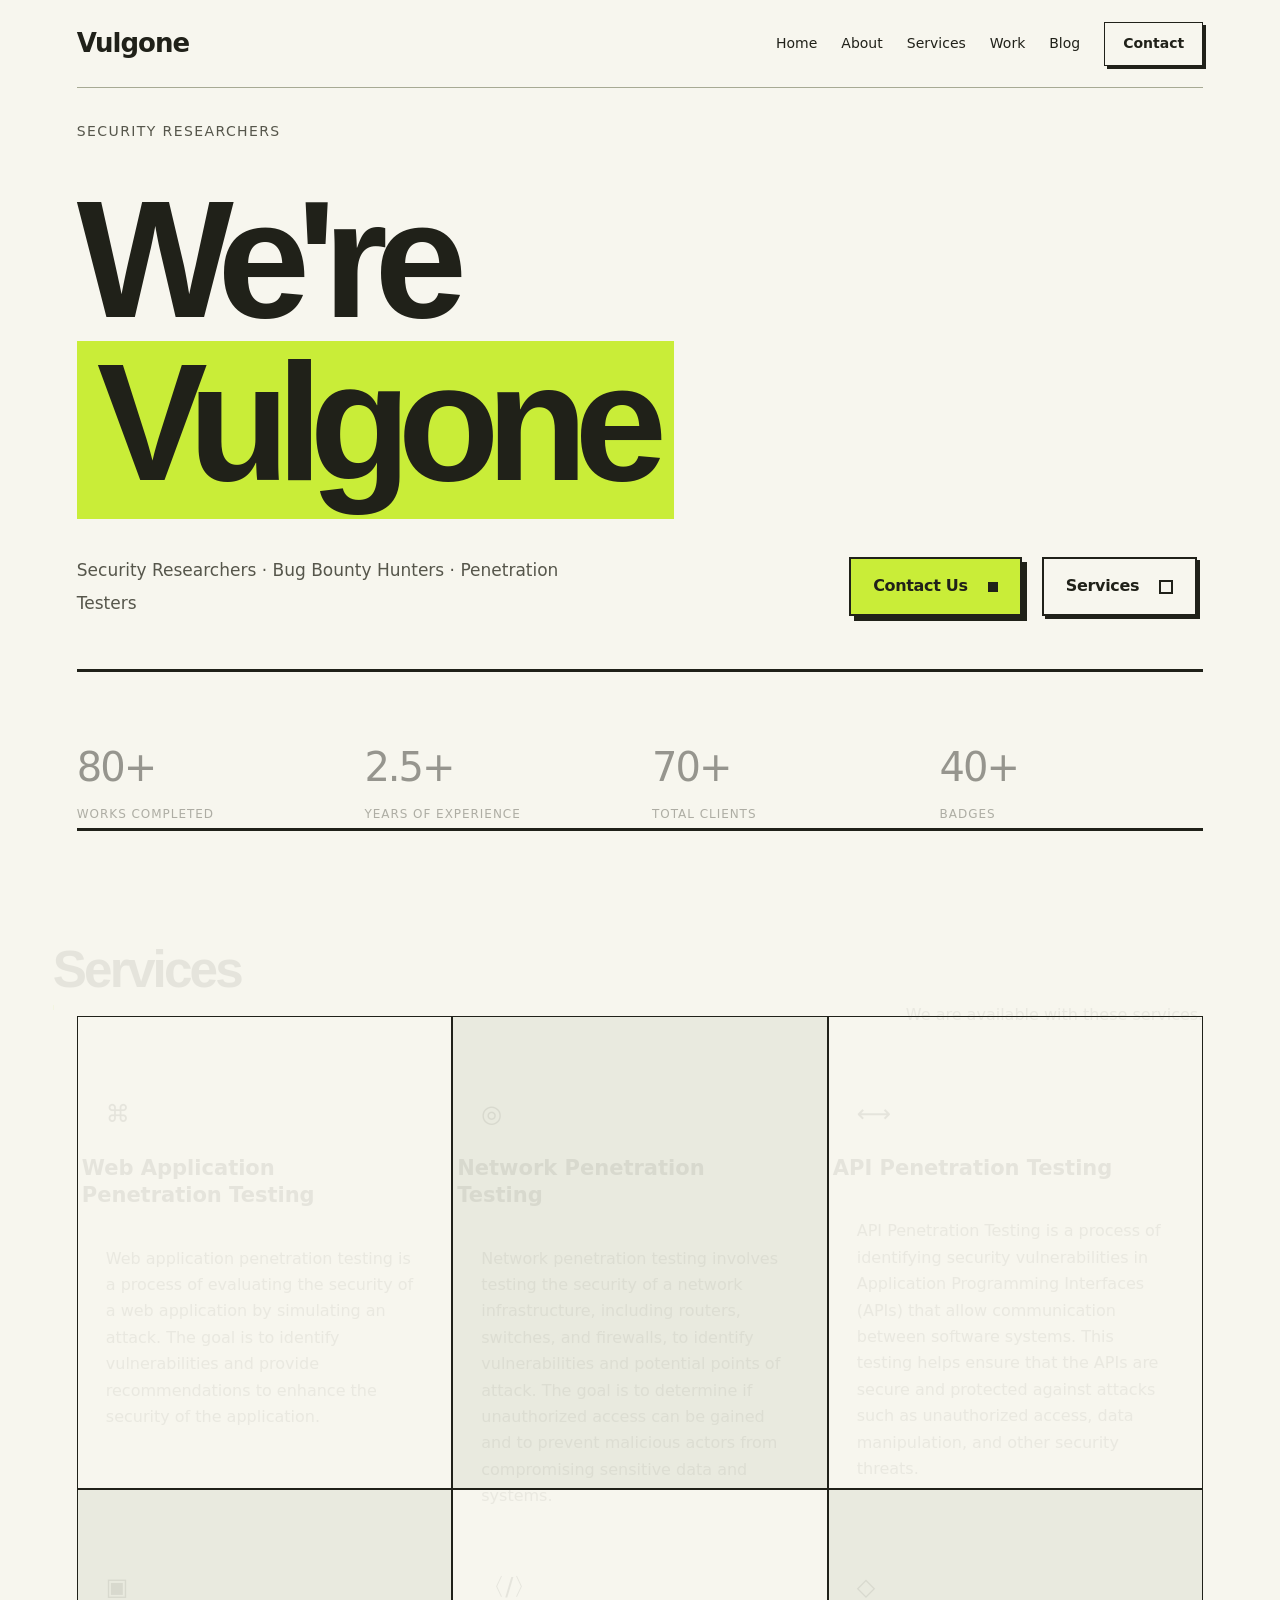
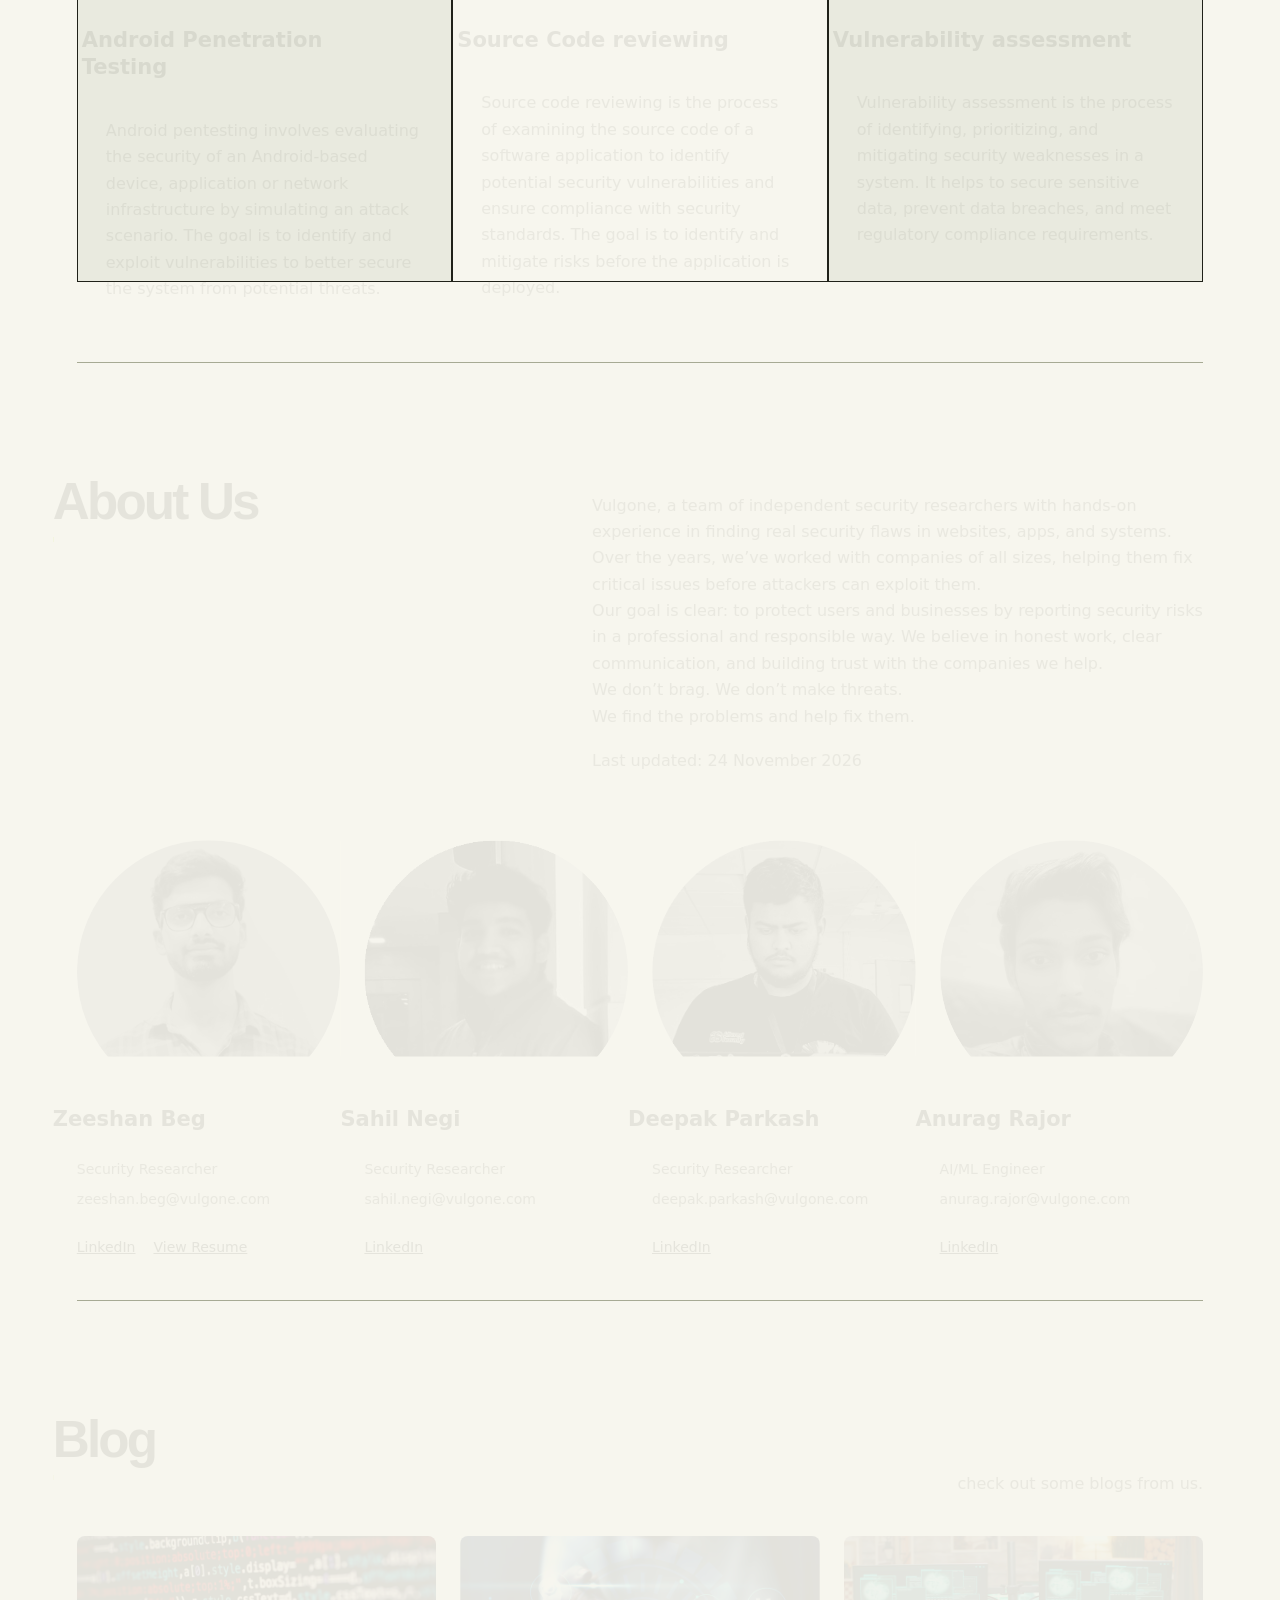
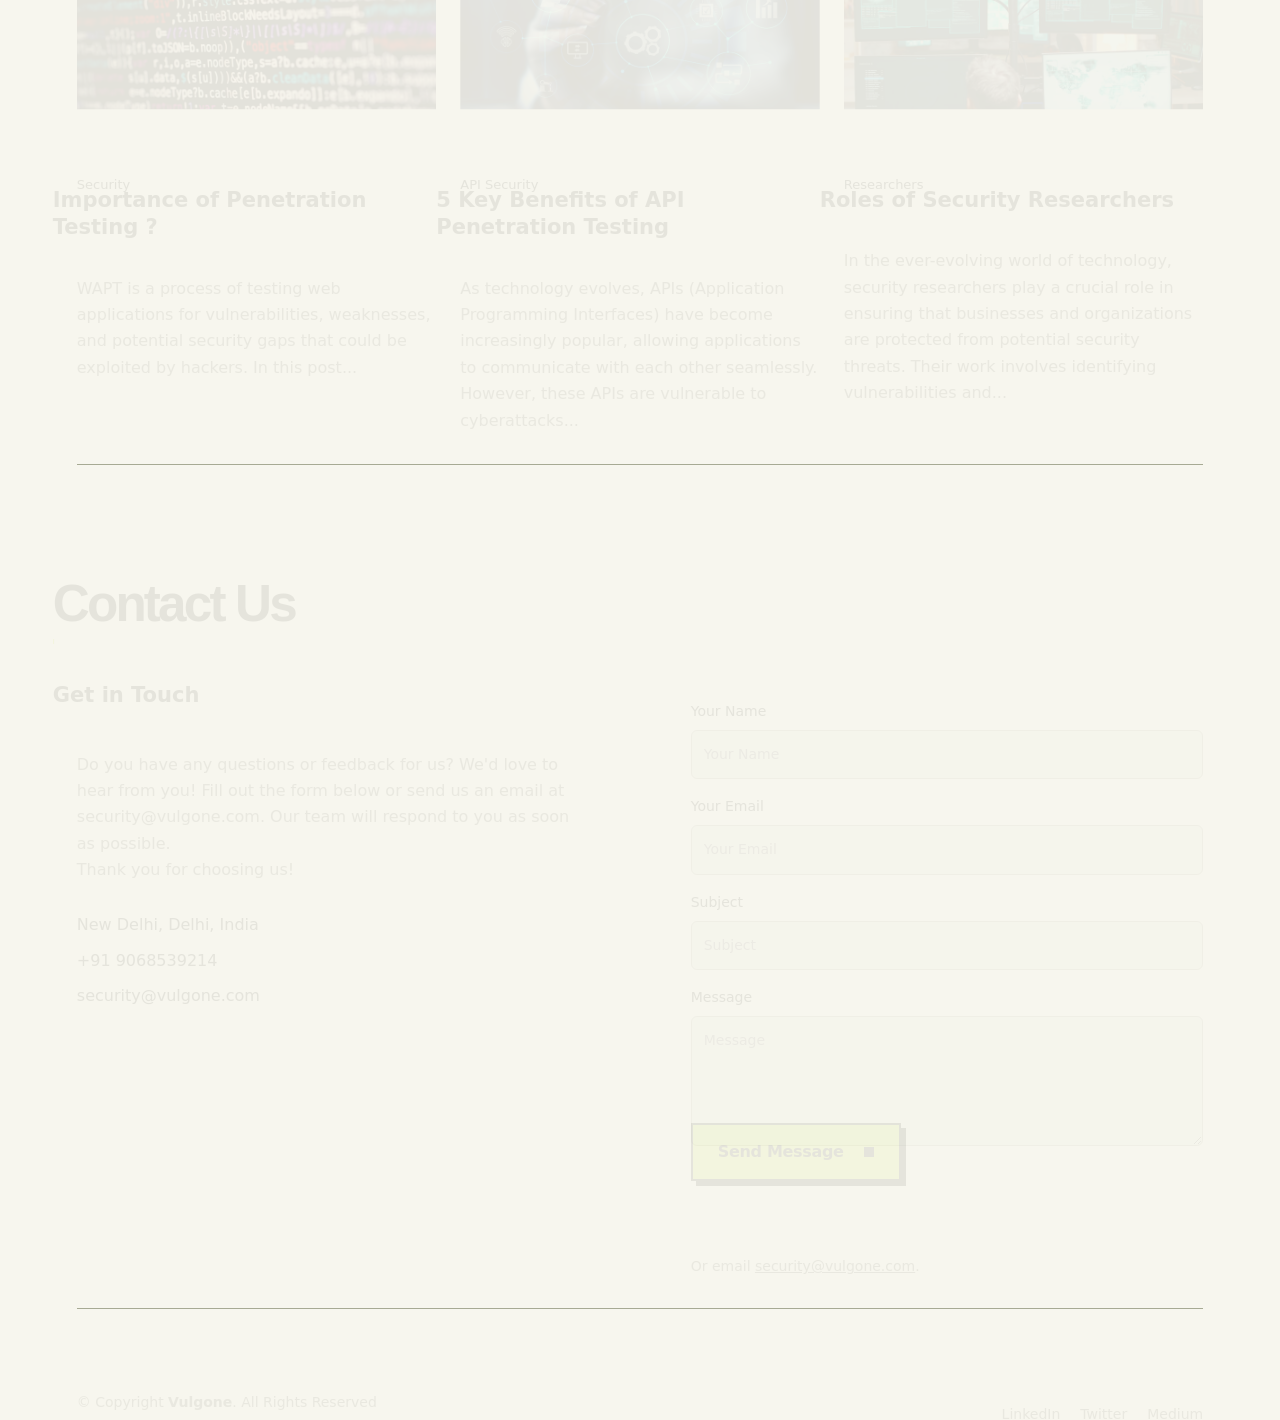
==== commit fadac809: "Use approved Vulgone logo for website favicon" ====
--- a/index.html
+++ b/index.html
@@ -4,7 +4,8 @@
 <meta name="description" content="Vulgone is a team of independent security researchers helping businesses find and fix security risks in websites, apps, and systems.">
 <meta name="theme-color" content="#c9ed38">
 <link rel="canonical" href="https://www.vulgone.com/">
-<link rel="icon" href="img/favicon.ico">
+<link rel="icon" href="img/favicon.ico?v=vg-20261124" sizes="any">
+<link rel="icon" type="image/png" sizes="64x64" href="img/favicon.png?v=vg-20261124">
 <meta property="og:title" content="Vulgone — Security Researchers">
 <meta property="og:description" content="Independent security research and penetration testing for websites, apps, and systems.">
 <meta property="og:type" content="website">
